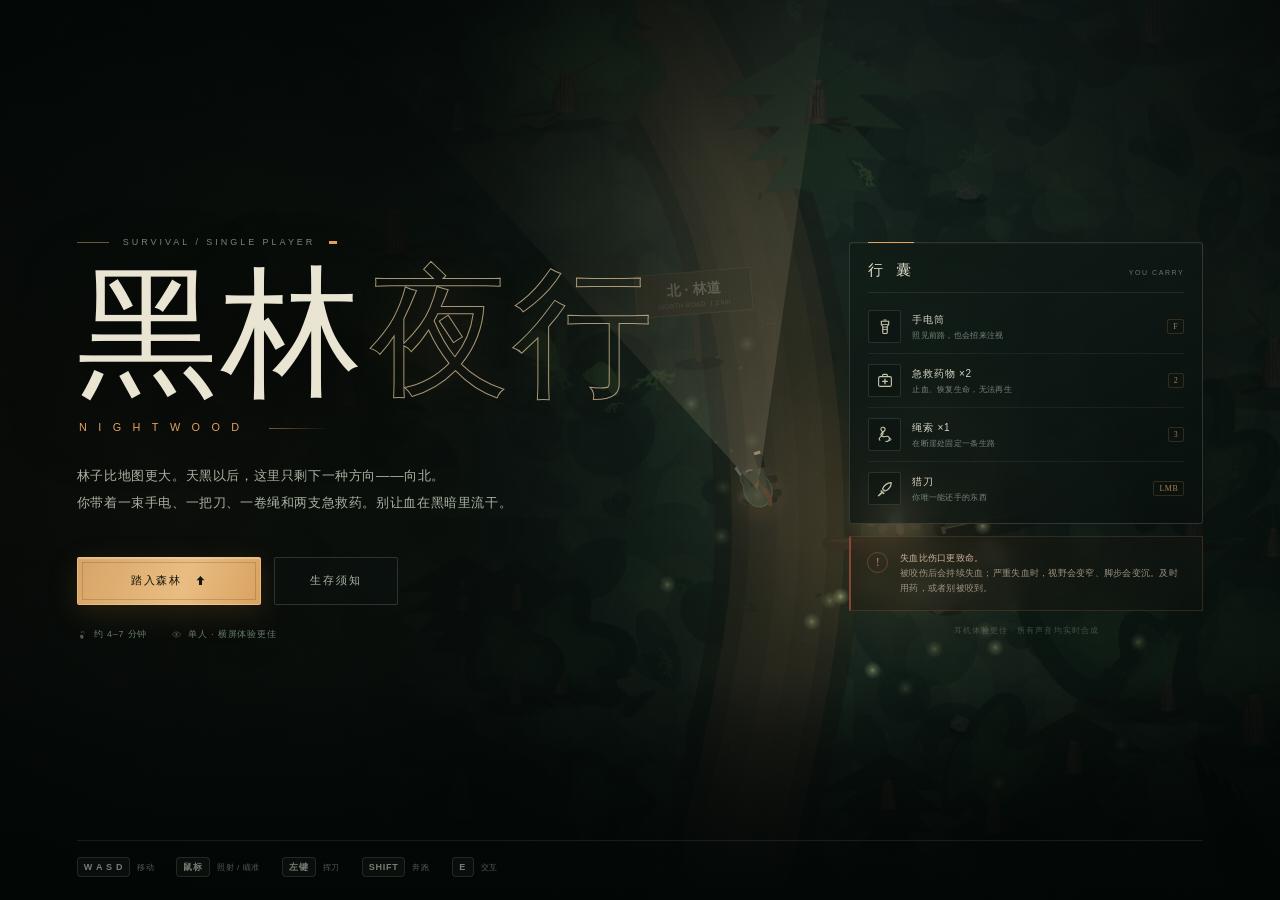
==== night-forest.html @ b2253f83 "update" ====
<!DOCTYPE html>
<html lang="zh-CN">
<head>
  <meta charset="UTF-8">
  <meta name="viewport" content="width=device-width, initial-scale=1, viewport-fit=cover">
  <meta name="theme-color" content="#050b0a">
  <title>黑林夜行 · NIGHTWOOD</title>
  <meta name="description" content="一款发生在深夜密林中的单人生存穿越小游戏。靠一束手电、一把刀、一卷绳和有限的急救药物，活着走到林道。">
  <link rel="icon" href="data:image/svg+xml,%3Csvg xmlns='http://www.w3.org/2000/svg' viewBox='0 0 64 64'%3E%3Crect width='64' height='64' rx='12' fill='%2308110d'/%3E%3Cpath d='M32 11c8 10 14 16 14 25a14 14 0 1 1-28 0c0-9 6-15 14-25z' fill='%23e2a25e'/%3E%3Cpath d='M32 26c3 5 5 8 5 12a5 5 0 0 1-10 0c0-4 2-7 5-12z' fill='%2308110d'/%3E%3C/svg%3E">
  <style>
/* NIGHTWOOD — interface skin */
:root {
  --ink: #e8e3d4;
  --ink-dim: #b8b8a6;
  --muted: #84968b;
  --faint: rgba(219, 226, 207, .09);
  --line: rgba(211, 220, 198, .15);
  --line-strong: rgba(224, 230, 207, .28);
  --panel: rgba(8, 15, 14, .72);
  --panel-deep: rgba(4, 9, 9, .9);
  --moss: #8ba387;
  --moss-bright: #bed0a8;
  --amber: #e2a25e;
  --amber-hot: #ffd18c;
  --amber-soft: rgba(226, 162, 94, .16);
  --blood: #b74840;
  --blood-hot: #e26c56;
  --blue-night: #6e8d98;
  --ui-sans: "Avenir Next", "Segoe UI", "PingFang SC", "Microsoft YaHei", sans-serif;
  --ui-serif: "Iowan Old Style", "Palatino Linotype", "Book Antiqua", "Songti SC", "STSong", serif;
  --ease: cubic-bezier(.2, .8, .2, 1);
}

* { box-sizing: border-box; }
html, body {
  width: 100%;
  height: 100%;
  margin: 0;
  padding: 0;
  overflow: hidden;
  background: #040807;
  color: var(--ink);
  font-family: var(--ui-sans);
  -webkit-font-smoothing: antialiased;
  text-rendering: optimizeLegibility;
}
body {
  overscroll-behavior: none;
  user-select: none;
  -webkit-user-select: none;
  touch-action: none;
}
button { font: inherit; color: inherit; border: 0; background: none; padding: 0; cursor: pointer; }
button:focus-visible, [tabindex]:focus-visible {
  outline: 1px solid var(--amber-hot);
  outline-offset: 4px;
}
svg { display: block; width: 1em; height: 1em; }
::selection { background: var(--amber); color: #080b09; }

#app {
  position: fixed;
  inset: 0;
  isolation: isolate;
  background: #050a09;
}
#world {
  position: absolute;
  inset: 0;
  width: 100%;
  height: 100%;
  display: block;
  cursor: crosshair;
}
body.is-playing #world { cursor: none; }
body:not(.is-playing) #world { cursor: default; }
.svg-sprite { position: absolute; width: 0; height: 0; overflow: hidden; }

/* ---------------- atmosphere ---------------- */
.atmosphere { position: absolute; inset: 0; pointer-events: none; z-index: 2; }
.atmosphere > div { position: absolute; inset: 0; }
.grain {
  opacity: .05;
  mix-blend-mode: soft-light;
  background-image: url("data:image/svg+xml,%3Csvg xmlns='http://www.w3.org/2000/svg' width='220' height='220'%3E%3Cfilter id='n'%3E%3CfeTurbulence type='fractalNoise' baseFrequency='.9' numOctaves='3' stitchTiles='stitch'/%3E%3C/filter%3E%3Crect width='100%25' height='100%25' filter='url(%23n)'/%3E%3C/svg%3E");
  animation: grainShift 1.1s steps(2) infinite;
  transform: scale(1.08);
}
.vignette {
  background:
    radial-gradient(ellipse at 50% 48%, transparent 35%, rgba(2, 6, 5, .25) 64%, rgba(1, 4, 3, .8) 100%),
    linear-gradient(180deg, rgba(1, 5, 5, .3), transparent 18%, transparent 76%, rgba(1, 4, 3, .52));
}
.moon-haze {
  opacity: .8;
  background:
    radial-gradient(ellipse 55% 38% at 78% -5%, rgba(133, 164, 164, .11), transparent 65%),
    linear-gradient(116deg, transparent 35%, rgba(123, 155, 146, .028) 47%, transparent 58%);
  mix-blend-mode: screen;
}
#damageFlash, #bleedEdge, #dangerPulse { position: absolute; inset: 0; pointer-events: none; }
#damageFlash {
  z-index: 8;
  opacity: 0;
  background:
    radial-gradient(ellipse at 50% 55%, transparent 24%, rgba(137, 16, 16, .28) 68%, rgba(107, 8, 8, .7) 100%);
  mix-blend-mode: screen;
  transition: opacity .5s ease-out;
}
#bleedEdge {
  z-index: 7;
  opacity: calc(var(--bleed, 0) * .6);
  background: radial-gradient(ellipse at 50% 50%, transparent 44%, rgba(108, 12, 16, .42) 82%, rgba(72, 4, 8, .74) 100%);
  animation: bleedPulse 2.1s ease-in-out infinite;
  transition: opacity .8s ease;
}
#dangerPulse {
  z-index: 7;
  opacity: 0;
  box-shadow: inset 0 0 130px 30px rgba(142, 30, 25, .22);
  transition: opacity .6s ease;
}
#dangerPulse.is-danger { opacity: 1; animation: dangerBreathe 1.8s ease-in-out infinite; }

@keyframes grainShift {
  0% { transform: translate(0, 0) scale(1.08); }
  25% { transform: translate(-1.5%, 1%) scale(1.08); }
  50% { transform: translate(1%, -1.5%) scale(1.08); }
  75% { transform: translate(1.5%, .5%) scale(1.08); }
  100% { transform: translate(-.5%, 1.5%) scale(1.08); }
}
@keyframes bleedPulse {
  0%, 100% { opacity: calc(var(--bleed, 0) * .42); }
  50% { opacity: calc(var(--bleed, 0) * .74); }
}
@keyframes dangerBreathe {
  0%, 100% { opacity: .45; }
  50% { opacity: 1; }
}

/* ---------------- common UI ---------------- */
svg use { pointer-events: none; }
kbd {
  display: inline-flex;
  align-items: center;
  justify-content: center;
  min-width: 22px;
  height: 20px;
  padding: 0 6px;
  border: 1px solid rgba(226, 229, 207, .2);
  border-bottom-color: rgba(226, 229, 207, .1);
  border-radius: 4px;
  background: linear-gradient(180deg, rgba(255,255,255,.065), rgba(255,255,255,.015));
  color: #d8d8c5;
  font-family: var(--ui-sans);
  font-size: 9px;
  font-weight: 600;
  letter-spacing: .08em;
  line-height: 1;
  box-shadow: 0 1px 0 rgba(0,0,0,.4);
}
.is-hidden {
  opacity: 0 !important;
  visibility: hidden !important;
  pointer-events: none !important;
}
.eyebrow {
  font-size: 9px;
  font-weight: 600;
  letter-spacing: .22em;
  text-transform: uppercase;
  color: var(--moss);
}

/* ---------------- HUD ---------------- */
.hud {
  position: absolute;
  inset: 0;
  z-index: 10;
  pointer-events: none;
  transition: opacity .65s ease;
}
.hud button, .hud .slot { pointer-events: auto; }
.hud-top {
  position: absolute;
  top: 0;
  left: 0;
  right: 0;
  display: flex;
  align-items: flex-start;
  justify-content: space-between;
  padding: 20px 24px;
  gap: 20px;
}
.brand { display: flex; align-items: center; gap: 10px; flex: 0 0 auto; padding-top: 5px; }
.brand-mark {
  display: grid;
  place-items: center;
  width: 31px;
  height: 31px;
  border: 1px solid rgba(205, 217, 189, .28);
  border-radius: 50%;
  color: var(--moss-bright);
  background: rgba(10, 19, 16, .46);
  box-shadow: inset 0 0 18px rgba(156, 186, 137, .07);
}
.brand-mark svg { width: 15px; height: 15px; }
.brand-copy { display: flex; flex-direction: column; line-height: 1; gap: 4px; }
.brand-copy b { font-size: 10px; letter-spacing: .26em; color: #d8d7c3; font-weight: 600; }
.brand-copy small { font-size: 10px; letter-spacing: .34em; color: var(--muted); }

.objective {
  position: relative;
  width: min(480px, 43vw);
  padding: 12px 14px 10px;
  background:
    linear-gradient(180deg, rgba(12, 22, 19, .88), rgba(8, 15, 13, .7));
  border: 1px solid rgba(199, 211, 186, .15);
  border-radius: 5px;
  backdrop-filter: blur(9px);
  box-shadow: 0 10px 34px rgba(0, 0, 0, .22), inset 0 1px 0 rgba(255,255,255,.03);
  overflow: hidden;
}
.objective::before {
  content: "";
  position: absolute;
  top: 0;
  left: 14px;
  width: 40px;
  height: 1px;
  background: var(--amber);
  opacity: .7;
}
.objective-main { display: flex; align-items: center; gap: 11px; }
.objective-icon {
  display: grid;
  place-items: center;
  width: 29px;
  height: 29px;
  flex: 0 0 auto;
  color: var(--amber);
  border: 1px solid rgba(226, 162, 94, .24);
  border-radius: 50%;
  background: rgba(226, 162, 94, .07);
}
.objective-icon svg { width: 17px; height: 17px; }
.objective-copy { display: flex; flex-direction: column; gap: 4px; min-width: 0; }
.objective-copy strong {
  font-size: 12px;
  font-weight: 500;
  letter-spacing: .055em;
  color: #dedccb;
  white-space: nowrap;
  overflow: hidden;
  text-overflow: ellipsis;
}
.objective-distance {
  margin-left: auto;
  display: flex;
  align-items: baseline;
  gap: 2px;
  padding-right: 24px;
  color: var(--ink);
  font-family: var(--ui-serif);
}
.objective-distance b { font-size: 22px; font-weight: 500; font-variant-numeric: tabular-nums; letter-spacing: -.02em; }
.objective-distance span { font-size: 9px; color: var(--muted); letter-spacing: .1em; }
.progress-track {
  position: relative;
  height: 2px;
  margin-top: 11px;
  background: rgba(218, 225, 204, .1);
  overflow: visible;
}
.progress-fill {
  position: absolute;
  left: 0; top: 0; bottom: 0; width: 0%;
  background: linear-gradient(90deg, rgba(126, 148, 119, .6), var(--amber) 80%, var(--amber-hot));
  box-shadow: 0 0 9px rgba(226, 162, 94, .48);
  transition: width .5s var(--ease);
}
.progress-glow {
  position: absolute;
  top: -2px;
  width: 5px; height: 5px;
  border-radius: 50%;
  background: var(--amber-hot);
  box-shadow: 0 0 10px 3px rgba(255, 201, 128, .5);
  left: 0%;
  transition: left .5s var(--ease);
}
.progress-node {
  position: absolute;
  top: -2px;
  width: 5px; height: 5px;
  border: 1px solid rgba(205, 215, 191, .34);
  border-radius: 50%;
  background: #0d1713;
  transform: translateX(-50%);
}
.progress-node-a { left: 32%; }
.progress-node-b { left: 62%; }
.progress-node-c { left: 86%; }
.compass-arrow {
  position: absolute;
  right: 12px;
  top: 12px;
  width: 17px;
  height: 17px;
  color: rgba(226, 162, 94, .8);
  transform-origin: 50% 50%;
  transition: transform .2s linear;
}
.compass-arrow svg { width: 100%; height: 100%; }

.top-actions { display: flex; gap: 7px; flex: 0 0 auto; padding-top: 2px; }
.icon-btn {
  display: grid;
  place-items: center;
  width: 36px;
  height: 36px;
  color: #b7beac;
  border: 1px solid rgba(202, 214, 189, .15);
  border-radius: 50%;
  background: rgba(8, 15, 13, .58);
  backdrop-filter: blur(8px);
  transition: color .2s, border-color .2s, background .2s, transform .2s;
}
.icon-btn:hover { color: var(--amber-hot); border-color: rgba(226, 162, 94, .4); background: rgba(30, 33, 23, .7); transform: translateY(-1px); }
.icon-btn svg { width: 15px; height: 15px; }
.icon-btn .sound-off { display: none; }
body.is-muted .icon-btn .sound-on { display: none; }
body.is-muted .icon-btn .sound-off { display: block; }

.status-panel {
  position: absolute;
  left: 26px;
  bottom: 28px;
  width: 292px;
  padding: 13px 15px 12px;
  border: 1px solid rgba(200, 212, 187, .14);
  border-left-color: rgba(226, 162, 94, .32);
  border-radius: 4px;
  background:
    linear-gradient(120deg, rgba(8, 16, 14, .9), rgba(9, 16, 14, .58));
  backdrop-filter: blur(8px);
  box-shadow: 0 12px 36px rgba(0,0,0,.24);
}
.status-head { display: flex; justify-content: space-between; align-items: flex-end; margin-bottom: 7px; }
.status-label { display: flex; align-items: center; gap: 6px; font-size: 10px; letter-spacing: .16em; color: var(--ink-dim); }
.status-label svg { width: 12px; height: 12px; color: var(--blood-hot); }
.hp-readout { display: flex; align-items: baseline; gap: 2px; font-family: var(--ui-serif); }
.hp-readout b { font-size: 24px; font-weight: 500; line-height: .85; color: #e8e0cd; font-variant-numeric: tabular-nums; transition: color .3s; }
.hp-readout small { font-size: 9px; color: var(--muted); }
.hp-track {
  position: relative;
  height: 5px;
  border-radius: 1px;
  background: rgba(219, 225, 207, .09);
  overflow: hidden;
  box-shadow: inset 0 1px 3px rgba(0,0,0,.4);
}
.hp-fill {
  position: absolute;
  left: 0; top: 0; bottom: 0;
  width: 100%;
  background: linear-gradient(90deg, #7d2822, #bb4a3d 60%, #d15a45);
  box-shadow: 0 0 8px rgba(187, 74, 61, .32);
  transition: width .3s var(--ease), background .3s;
}
.hp-fill.is-low { background: linear-gradient(90deg, #6d1715, #c02e27 60%, #e45c44); animation: hpPulse 1.2s ease-in-out infinite; }
.hp-shine { position: absolute; left: 0; right: 0; top: 0; height: 1px; background: rgba(255,255,255,.12); }
.status-row { display: flex; align-items: center; justify-content: space-between; margin-top: 9px; }
.bleed-label { display: flex; align-items: center; gap: 5px; font-size: 9px; letter-spacing: .08em; color: var(--muted); transition: color .3s; }
.bleed-label svg { width: 10px; height: 10px; opacity: .65; }
.bleed-label.is-bleeding { color: #db7a67; }
.bleed-label.is-severe { color: #ff8e75; }
.bleed-label.is-severe svg { animation: dropPulse .9s ease-in-out infinite; }
.bleed-pips { display: flex; gap: 5px; }
.bleed-pips i {
  width: 15px; height: 3px;
  border-radius: 2px;
  background: rgba(219, 225, 207, .1);
  transition: background .3s, box-shadow .3s;
}
.bleed-pips i.is-on { background: #a53a32; box-shadow: 0 0 6px rgba(181, 55, 47, .35); }
.stamina-row { display: flex; align-items: center; gap: 8px; margin-top: 10px; padding-top: 9px; border-top: 1px solid rgba(211, 220, 197, .08); }
.stamina-row > span { display: flex; align-items: center; gap: 4px; font-size: 8px; color: var(--muted); letter-spacing: .12em; flex: 0 0 auto; }
.stamina-row svg { width: 9px; height: 9px; color: #bfad70; }
.stamina-track { flex: 1; height: 2px; background: rgba(217, 224, 203, .09); }
.stamina-track span { display: block; width: 100%; height: 100%; background: linear-gradient(90deg, #756e4d, #c2b781); transition: width .2s linear; }

.hotbar {
  position: absolute;
  left: 50%;
  bottom: 25px;
  transform: translateX(-50%);
  display: flex;
  gap: 7px;
  padding: 6px;
  border: 1px solid rgba(204, 215, 190, .12);
  border-radius: 5px;
  background: rgba(6, 12, 11, .68);
  backdrop-filter: blur(10px);
  box-shadow: 0 14px 40px rgba(0,0,0,.28);
}
.slot {
  position: relative;
  width: 76px;
  height: 70px;
  display: flex;
  flex-direction: column;
  align-items: center;
  justify-content: center;
  gap: 2px;
  border: 1px solid transparent;
  border-radius: 3px;
  background: linear-gradient(180deg, rgba(255,255,255,.035), rgba(255,255,255,.008));
  color: var(--ink-dim);
  transition: background .2s, border-color .2s, color .2s, transform .2s;
  overflow: hidden;
}
.slot::after {
  content: "";
  position: absolute;
  inset: 4px;
  border: 1px solid rgba(216, 222, 199, .04);
  pointer-events: none;
}
.slot:hover { background: rgba(210, 219, 191, .07); border-color: rgba(209, 220, 189, .18); transform: translateY(-2px); }
.slot.is-active { color: #efe3c8; border-color: rgba(226, 162, 94, .38); background: linear-gradient(180deg, rgba(226, 162, 94, .13), rgba(226, 162, 94, .03)); }
.slot.is-active::before {
  content: "";
  position: absolute;
  top: 0; left: 18%; right: 18%;
  height: 1px;
  background: var(--amber);
  box-shadow: 0 0 7px rgba(226, 162, 94, .5);
}
.slot.is-empty { opacity: .38; filter: grayscale(.85); }
.slot-key {
  position: absolute;
  top: 5px;
  left: 6px;
  font-size: 7px;
  font-weight: 600;
  letter-spacing: .1em;
  color: rgba(221, 224, 207, .38);
}
.slot-icon { color: #c8c9b7; margin-top: 2px; }
.slot-icon svg { width: 23px; height: 23px; }
.slot.is-active .slot-icon { color: var(--amber-hot); filter: drop-shadow(0 0 6px rgba(255, 196, 120, .2)); }
.slot-knife .slot-icon { color: #d8c7ab; }
.slot-name { font-size: 9px; letter-spacing: .1em; color: #b7b8a7; }
.slot-state { font-size: 7px; letter-spacing: .1em; color: var(--moss); line-height: 1.2; }
.slot.is-active .slot-state { color: var(--amber); }
.slot-count {
  position: absolute;
  top: 5px;
  right: 6px;
  display: grid;
  place-items: center;
  min-width: 15px;
  height: 15px;
  padding: 0 3px;
  color: #e3d5b9;
  background: rgba(226, 162, 94, .15);
  border: 1px solid rgba(226, 162, 94, .26);
  border-radius: 50%;
  font-size: 8px;
  font-weight: 600;
  font-variant-numeric: tabular-nums;
}

.prompt {
  position: absolute;
  left: 50%;
  bottom: 125px;
  transform: translate(-50%, 8px);
  display: flex;
  align-items: center;
  gap: 9px;
  min-width: 240px;
  padding: 9px 15px 9px 10px;
  background: linear-gradient(100deg, rgba(12, 21, 17, .96), rgba(16, 24, 18, .82));
  border: 1px solid rgba(226, 190, 133, .22);
  border-left: 2px solid var(--amber);
  border-radius: 3px;
  box-shadow: 0 10px 30px rgba(0,0,0,.35), 0 0 22px rgba(226, 162, 94, .04);
  opacity: 0;
  visibility: hidden;
  transition: opacity .25s, transform .25s var(--ease), visibility .25s;
  backdrop-filter: blur(8px);
}
.prompt.is-visible { opacity: 1; visibility: visible; transform: translate(-50%, 0); }
.prompt-key {
  display: grid;
  place-items: center;
  width: 29px;
  height: 29px;
  flex: 0 0 auto;
  border: 1px solid rgba(226, 162, 94, .42);
  border-radius: 3px;
  color: var(--amber-hot);
  font-family: var(--ui-serif);
  font-size: 15px;
  background: rgba(226, 162, 94, .09);
  box-shadow: inset 0 -2px 0 rgba(0,0,0,.2);
}
.prompt-copy { display: flex; flex-direction: column; gap: 3px; }
.prompt-copy b { font-size: 11px; font-weight: 500; letter-spacing: .08em; color: #e8dfcb; }
.prompt-copy small { font-size: 9px; letter-spacing: .05em; color: var(--muted); }

.hints {
  position: absolute;
  left: 50%;
  bottom: 9px;
  transform: translateX(-50%);
  display: flex;
  gap: 13px;
  font-size: 8px;
  letter-spacing: .06em;
  color: rgba(194, 201, 182, .38);
  white-space: nowrap;
}
.hints span { display: flex; align-items: center; gap: 4px; }
.hints kbd { height: 15px; min-width: 17px; padding: 0 4px; font-size: 7px; color: rgba(220, 222, 203, .48); border-color: rgba(220, 222, 203, .1); }

.toasts {
  position: absolute;
  right: 24px;
  top: 92px;
  display: flex;
  flex-direction: column;
  align-items: flex-end;
  gap: 7px;
  width: min(340px, 32vw);
}
.toast {
  display: flex;
  align-items: flex-start;
  gap: 9px;
  width: 100%;
  padding: 9px 11px;
  background: linear-gradient(100deg, rgba(9, 17, 14, .94), rgba(9, 17, 14, .72));
  border: 1px solid rgba(201, 213, 188, .13);
  border-right: 2px solid rgba(226, 162, 94, .54);
  border-radius: 3px;
  box-shadow: 0 8px 24px rgba(0,0,0,.28);
  animation: toastIn .38s var(--ease) both;
}
.toast.is-out { animation: toastOut .4s ease forwards; }
.toast-icon {
  display: grid;
  place-items: center;
  width: 21px;
  height: 21px;
  flex: 0 0 auto;
  color: var(--amber);
  border: 1px solid rgba(226, 162, 94, .22);
  border-radius: 50%;
  margin-top: 1px;
}
.toast-icon svg { width: 11px; height: 11px; }
.toast-copy { display: flex; flex-direction: column; gap: 3px; padding-top: 1px; }
.toast-copy b { font-size: 10px; font-weight: 500; letter-spacing: .08em; color: #e2dbc8; }
.toast-copy span { font-size: 9px; line-height: 1.5; color: #8e9c8d; letter-spacing: .03em; }
.toast.is-danger { border-right-color: var(--blood); }
.toast.is-danger .toast-icon { color: var(--blood-hot); border-color: rgba(183, 72, 64, .35); }
.toast.is-good { border-right-color: #91a875; }
.toast.is-good .toast-icon { color: #b6c792; border-color: rgba(145, 168, 117, .3); }

.scene-title {
  position: absolute;
  left: 50%;
  top: 37%;
  transform: translate(-50%, -50%);
  display: flex;
  flex-direction: column;
  align-items: center;
  gap: 7px;
  opacity: 0;
  pointer-events: none;
  text-shadow: 0 3px 28px rgba(0,0,0,.8);
}
.scene-title.is-visible { animation: sceneTitle 5s var(--ease) both; }
.scene-title .scene-eyebrow { font-size: 9px; letter-spacing: .5em; color: var(--amber); text-indent: .5em; }
.scene-title b { font-family: var(--ui-serif); font-weight: 400; font-size: clamp(34px, 4.5vw, 54px); letter-spacing: .42em; text-indent: .42em; color: #eae3d2; }
.scene-title small { font-size: 9px; letter-spacing: .28em; color: rgba(196, 202, 181, .6); }

@keyframes hpPulse { 0%, 100% { opacity: .85; } 50% { opacity: 1; } }
@keyframes dropPulse { 0%, 100% { opacity: .6; transform: translateY(0); } 50% { opacity: 1; transform: translateY(1px); } }
@keyframes toastIn { from { opacity: 0; transform: translateX(16px); } to { opacity: 1; transform: translateX(0); } }
@keyframes toastOut { to { opacity: 0; transform: translateX(12px); } }
@keyframes sceneTitle {
  0% { opacity: 0; transform: translate(-50%, -45%); }
  15%, 66% { opacity: 1; transform: translate(-50%, -50%); }
  100% { opacity: 0; transform: translate(-50%, -54%); }
}

/* ---------------- full screens / menu ---------------- */
.screen {
  position: absolute;
  inset: 0;
  z-index: 20;
  transition: opacity .55s ease, visibility .55s ease;
}
.menu-screen {
  display: flex;
  flex-direction: column;
  justify-content: center;
  overflow-y: auto;
  scrollbar-width: none;
  padding: clamp(26px, 6vh, 72px) clamp(22px, 6vw, 92px) 76px;
  background:
    radial-gradient(ellipse 55% 85% at 76% 45%, transparent 10%, rgba(3, 8, 7, .12) 55%, rgba(3, 7, 6, .45) 100%),
    linear-gradient(90deg, rgba(3, 8, 7, .94) 0%, rgba(3, 8, 7, .78) 36%, rgba(3, 8, 7, .18) 67%, rgba(3, 8, 7, .34) 100%);
}
.menu-screen::-webkit-scrollbar { display: none; }
.menu-gradient {
  position: absolute;
  inset: 0;
  pointer-events: none;
  background:
    linear-gradient(0deg, rgba(2, 6, 5, .78), transparent 26%),
    radial-gradient(circle at 15% 50%, rgba(214, 150, 75, .035), transparent 38%);
}
.menu-content {
  position: relative;
  z-index: 1;
  width: min(1360px, 100%);
  margin: auto;
  display: grid;
  grid-template-columns: minmax(0, 1fr) 354px;
  gap: clamp(50px, 9vw, 140px);
  align-items: center;
}
.menu-lead { max-width: 660px; animation: riseIn .9s var(--ease) both; }
.menu-kicker {
  display: flex;
  align-items: center;
  gap: 14px;
  font-size: 9px;
  font-weight: 500;
  letter-spacing: .33em;
  color: rgba(187, 199, 176, .65);
  margin-bottom: clamp(18px, 3.2vh, 30px);
}
.menu-kicker span { width: 32px; height: 1px; background: rgba(226, 162, 94, .5); }
.menu-kicker span:last-child { width: 8px; height: 3px; background: var(--amber); }
.menu-lead h1 {
  display: flex;
  align-items: baseline;
  gap: .03em;
  margin: 0;
  font-family: var(--ui-serif);
  font-size: clamp(76px, 11vw, 158px);
  font-weight: 400;
  line-height: .82;
  letter-spacing: .02em;
  color: #eae4d3;
  text-shadow: 0 18px 70px rgba(0, 0, 0, .65);
}
.menu-lead h1 span { display: inline-block; }
.menu-lead h1 .title-outline {
  color: transparent;
  -webkit-text-stroke: 1px rgba(234, 206, 160, .7);
  text-shadow: 0 0 38px rgba(226, 162, 94, .08);
  animation: titleGlow 7s ease-in-out infinite;
}
.title-en {
  margin-top: clamp(19px, 3.3vh, 32px);
  font-size: clamp(10px, .85vw, 13px);
  font-weight: 500;
  letter-spacing: 1.05em;
  color: var(--amber);
  text-indent: .2em;
}
.title-en::after {
  content: "";
  display: inline-block;
  vertical-align: middle;
  width: 60px;
  height: 1px;
  margin-left: 18px;
  background: linear-gradient(90deg, rgba(226, 162, 94, .5), transparent);
}
.menu-story {
  max-width: 520px;
  margin: clamp(20px, 3.3vh, 32px) 0 0;
  color: #aab2a2;
  font-size: clamp(12px, 1.05vw, 14px);
  line-height: 2;
  letter-spacing: .045em;
}
.menu-actions { display: flex; align-items: center; gap: 13px; margin-top: clamp(26px, 4.5vh, 42px); }
.btn {
  position: relative;
  display: inline-flex;
  align-items: center;
  justify-content: center;
  gap: 12px;
  min-height: 48px;
  padding: 0 22px;
  border: 1px solid transparent;
  border-radius: 2px;
  font-size: 11px;
  font-weight: 500;
  letter-spacing: .16em;
  transition: transform .25s var(--ease), background .25s, color .25s, border-color .25s, box-shadow .25s;
  white-space: nowrap;
}
.btn svg { width: 13px; height: 13px; transition: transform .25s var(--ease); }
.btn:hover { transform: translateY(-2px); }
.btn-primary {
  padding: 0 24px;
  color: #13150f;
  background: linear-gradient(108deg, #d7a466, #e9bd82 58%, #d9a260);
  border-color: rgba(255, 218, 162, .4);
  box-shadow: 0 8px 30px rgba(198, 134, 66, .17), inset 0 1px 0 rgba(255,255,255,.25);
  min-width: 184px;
}
.btn-primary::before {
  content: "";
  position: absolute;
  inset: 4px;
  border: 1px solid rgba(69, 45, 18, .2);
  pointer-events: none;
}
.btn-primary:hover { box-shadow: 0 12px 38px rgba(218, 153, 83, .26); background: linear-gradient(108deg, #e3b274, #f3cb8f 58%, #e2ad6d); }
.btn-primary:hover svg { transform: translateX(3px); }
.btn-quiet {
  color: #a8b1a2;
  border-color: rgba(203, 214, 190, .18);
  background: rgba(12, 20, 17, .42);
  min-width: 124px;
}
.btn-quiet:hover { color: #e2dfcc; border-color: rgba(203, 214, 190, .38); background: rgba(22, 31, 25, .66); }
.menu-meta { display: flex; align-items: center; gap: 24px; margin-top: 23px; color: #66796c; font-size: 9px; letter-spacing: .09em; }
.menu-meta span { display: flex; align-items: center; gap: 6px; }
.menu-meta svg { width: 11px; height: 11px; opacity: .75; }
.menu-meta .menu-touch-tip { display: none; }
body.touch-mode .menu-meta .menu-touch-tip { display: flex; }

.menu-side { display: flex; flex-direction: column; gap: 12px; animation: riseIn 1s .12s var(--ease) both; }
.field-card {
  background:
    linear-gradient(150deg, rgba(16, 27, 22, .86), rgba(7, 13, 12, .7));
  border: 1px solid rgba(201, 214, 190, .17);
  border-radius: 3px;
  backdrop-filter: blur(12px);
  box-shadow: 0 22px 60px rgba(0,0,0,.35), inset 0 1px 0 rgba(255,255,255,.035);
  padding: 18px 18px 13px;
  position: relative;
}
.field-card::before {
  content: "";
  position: absolute;
  top: -1px; left: 18px;
  width: 46px; height: 1px;
  background: var(--amber);
}
.field-head { display: flex; align-items: baseline; justify-content: space-between; padding-bottom: 12px; border-bottom: 1px solid rgba(201, 214, 190, .1); }
.field-head span { font-family: var(--ui-serif); font-size: 15px; letter-spacing: .3em; color: #d9d8c5; }
.field-head small { font-size: 7px; letter-spacing: .22em; color: #65786b; }
.kit-list { list-style: none; margin: 7px 0 0; padding: 0; }
.kit-list li {
  display: flex;
  align-items: center;
  gap: 11px;
  padding: 10px 0;
  border-bottom: 1px solid rgba(201, 214, 190, .07);
}
.kit-list li:last-child { border-bottom: 0; padding-bottom: 5px; }
.kit-icon {
  display: grid;
  place-items: center;
  width: 33px;
  height: 33px;
  flex: 0 0 auto;
  color: #c8c4ae;
  border: 1px solid rgba(204, 213, 193, .14);
  background: rgba(10, 18, 15, .5);
  border-radius: 2px;
}
.kit-icon svg { width: 18px; height: 18px; }
.kit-list div { display: flex; flex-direction: column; gap: 3px; min-width: 0; }
.kit-list b { font-size: 10px; font-weight: 500; letter-spacing: .08em; color: #d6d4c2; }
.kit-list small { font-size: 8px; line-height: 1.4; letter-spacing: .04em; color: #748579; }
.kit-list em {
  margin-left: auto;
  flex: 0 0 auto;
  font-style: normal;
  font-family: var(--ui-serif);
  font-size: 8px;
  letter-spacing: .06em;
  color: rgba(226, 162, 94, .75);
  border: 1px solid rgba(226, 162, 94, .18);
  padding: 2px 5px;
  border-radius: 2px;
}
.rule-card {
  display: flex;
  gap: 12px;
  padding: 14px 16px;
  background: linear-gradient(120deg, rgba(50, 32, 20, .33), rgba(14, 20, 16, .6));
  border: 1px solid rgba(201, 142, 83, .18);
  border-left: 2px solid rgba(201, 96, 72, .62);
  backdrop-filter: blur(8px);
}
.rule-mark {
  display: grid;
  place-items: center;
  width: 21px;
  height: 21px;
  flex: 0 0 auto;
  border: 1px solid rgba(203, 115, 80, .35);
  border-radius: 50%;
  color: #d47c62;
  font-family: var(--ui-serif);
  font-size: 12px;
  margin-top: 1px;
}
.rule-card p { margin: 0; font-size: 8.5px; line-height: 1.75; color: #9c9382; letter-spacing: .03em; }
.rule-card b { color: #d1b49a; font-weight: 500; }
.menu-footnote { text-align: center; font-size: 7.5px; letter-spacing: .14em; color: rgba(149, 164, 145, .38); margin-top: 3px; }
.menu-controls {
  position: absolute;
  bottom: 23px;
  left: clamp(22px, 6vw, 92px);
  right: clamp(22px, 6vw, 92px);
  display: flex;
  align-items: center;
  gap: 22px;
  padding-top: 16px;
  border-top: 1px solid rgba(204, 214, 190, .1);
  color: rgba(174, 185, 163, .48);
  font-size: 8px;
  letter-spacing: .08em;
  z-index: 2;
}
.menu-controls span { display: flex; align-items: center; gap: 7px; }
.menu-controls kbd { background: rgba(255,255,255,.03); border-color: rgba(205, 215, 190, .13); color: rgba(212, 215, 196, .55); }
@keyframes riseIn { from { opacity: 0; transform: translateY(22px); } to { opacity: 1; transform: translateY(0); } }
@keyframes titleGlow {
  0%, 100% { text-shadow: 0 0 38px rgba(226, 162, 94, .06); }
  50% { text-shadow: 0 0 48px rgba(226, 162, 94, .16); }
}

/* ---------------- modals ---------------- */
.modal-screen, .end-screen {
  display: flex;
  align-items: center;
  justify-content: center;
  padding: 24px;
  background:
    radial-gradient(ellipse at 50% 45%, rgba(12, 24, 19, .5), rgba(2, 6, 5, .88) 70%),
    rgba(2, 6, 5, .6);
  backdrop-filter: blur(10px);
}
.modal-screen { z-index: 30; }
.modal-card, .end-card {
  position: relative;
  width: min(650px, 100%);
  max-height: calc(100vh - 48px);
  overflow-y: auto;
  scrollbar-width: thin;
  scrollbar-color: rgba(221, 200, 160, .2) transparent;
  padding: clamp(28px, 4.5vw, 48px);
  background:
    linear-gradient(145deg, rgba(17, 28, 23, .97), rgba(6, 12, 11, .97));
  border: 1px solid rgba(202, 214, 188, .18);
  border-radius: 4px;
  box-shadow: 0 30px 100px rgba(0,0,0,.65), inset 0 1px 0 rgba(255,255,255,.035);
  animation: modalIn .45s var(--ease) both;
}
.modal-card::before, .end-card::before {
  content: "";
  position: absolute;
  top: 0; left: 42px;
  width: 90px; height: 1px;
  background: var(--amber);
  opacity: .8;
}
.modal-card::-webkit-scrollbar, .end-card::-webkit-scrollbar { width: 4px; }
.modal-card::-webkit-scrollbar-thumb, .end-card::-webkit-scrollbar-thumb { background: rgba(221, 200, 160, .2); }
.modal-kicker { display: block; font-size: 8px; letter-spacing: .37em; color: var(--amber); margin-bottom: 13px; }
.modal-card h2, .end-card h2 {
  margin: 0;
  font-family: var(--ui-serif);
  font-weight: 400;
  font-size: clamp(30px, 4vw, 43px);
  line-height: 1.15;
  letter-spacing: .08em;
  color: #e9e3d2;
}
.modal-close {
  position: absolute;
  top: 17px;
  right: 18px;
  width: 32px;
  height: 32px;
  display: grid;
  place-items: center;
  border: 1px solid rgba(201, 212, 189, .14);
  border-radius: 50%;
  color: #8e9d8e;
  font-size: 20px;
  font-weight: 200;
  line-height: 1;
  transition: .2s;
}
.modal-close:hover { color: var(--amber); border-color: rgba(226, 162, 94, .4); transform: rotate(90deg); }
.how-card { width: min(790px, 100%); }
.how-grid { display: grid; grid-template-columns: 1fr 1fr; gap: 1px; margin: 26px 0 20px; background: rgba(201, 214, 190, .11); border: 1px solid rgba(201, 214, 190, .1); }
.how-grid article { padding: 20px 21px; background: #0b1512; }
.how-num { display: block; font-family: var(--ui-serif); font-size: 10px; color: var(--amber); letter-spacing: .16em; margin-bottom: 8px; }
.how-grid h3 { margin: 0 0 7px; font-size: 12px; font-weight: 500; letter-spacing: .07em; color: #ded8c7; }
.how-grid p { margin: 0; font-size: 9.5px; line-height: 1.75; color: #87988a; letter-spacing: .03em; }
.how-grid kbd { vertical-align: middle; margin: 0 1px; }
.how-tip { padding: 12px 14px; border-left: 2px solid rgba(226, 162, 94, .55); background: rgba(226, 162, 94, .045); font-size: 9.5px; line-height: 1.8; color: #a4aa95; margin-bottom: 24px; }
.how-tip b { color: #d3c6ad; font-weight: 500; margin-right: 6px; letter-spacing: .08em; }
.how-card .btn-primary { width: 100%; }
.pause-card { width: min(480px, 100%); text-align: center; }
.pause-card::before { left: 50%; transform: translateX(-50%); }
.pause-card .modal-kicker { color: #7d9082; }
.pause-card h2 { font-size: clamp(28px, 3.5vw, 38px); }
.modal-sub { color: #7f9083; font-size: 10px; line-height: 1.8; letter-spacing: .04em; margin: 13px 0 26px; }
.pause-actions { display: flex; flex-direction: column; gap: 8px; max-width: 260px; margin: 0 auto; }
.pause-actions .btn { width: 100%; }
.pause-stats { display: flex; justify-content: center; gap: 22px; margin-top: 28px; padding-top: 20px; border-top: 1px solid rgba(201, 214, 190, .09); color: #6e8174; font-size: 8px; letter-spacing: .1em; }
.pause-stats b { color: #b2b5a3; font-weight: 500; margin-left: 4px; }
@keyframes modalIn { from { opacity: 0; transform: translateY(16px) scale(.985); } to { opacity: 1; transform: translateY(0) scale(1); } }

/* ---------------- endings ---------------- */
.end-screen { z-index: 30; }
.end-card { width: min(590px, 100%); text-align: center; }
.end-card::before { left: 50%; transform: translateX(-50%); }
.end-mark {
  display: grid;
  place-items: center;
  width: 58px;
  height: 58px;
  margin: 0 auto 22px;
  border: 1px solid rgba(196, 207, 186, .2);
  border-radius: 50%;
  color: #c0c4af;
  background: rgba(255,255,255,.025);
  box-shadow: 0 0 50px rgba(255,255,255,.03);
}
.end-mark svg { width: 27px; height: 27px; }
.end-death .end-mark { color: #ca6a5d; border-color: rgba(190, 83, 70, .28); box-shadow: 0 0 60px rgba(160, 46, 36, .12); }
.end-death .modal-kicker { color: #b95b4f; }
.end-death h2 { color: #e7d6cb; }
.end-victory .end-mark { color: var(--amber-hot); border-color: rgba(226, 162, 94, .35); box-shadow: 0 0 60px rgba(226, 162, 94, .12); }
.end-victory .modal-kicker { color: var(--amber); }
.end-copy { margin: 16px auto 26px; max-width: 410px; color: #91a092; font-size: 10.5px; line-height: 1.95; letter-spacing: .035em; }
.end-stats {
  display: grid;
  grid-template-columns: repeat(3, 1fr);
  gap: 1px;
  margin: 0 0 28px;
  background: rgba(201, 214, 190, .1);
  border: 1px solid rgba(201, 214, 190, .1);
}
.stat { padding: 15px 8px 13px; background: rgba(8, 15, 13, .92); display: flex; flex-direction: column; gap: 5px; }
.stat span { font-size: 7.5px; letter-spacing: .16em; color: #6f8174; text-transform: uppercase; }
.stat b { font-family: var(--ui-serif); font-size: 22px; font-weight: 400; color: #dcd6c3; line-height: 1; }
.stat b small { font-family: var(--ui-sans); font-size: 8px; color: #7b8c7d; margin-left: 2px; }
.end-actions { display: flex; justify-content: center; gap: 10px; }
.end-hint { display: block; margin-top: 21px; color: #64776a; font-size: 8px; letter-spacing: .12em; }
.end-victory { background: linear-gradient(145deg, rgba(24, 29, 21, .97), rgba(8, 14, 12, .97)); }

/* ---------------- touch ---------------- */
.touch-ui { display: none; position: absolute; inset: 0; z-index: 15; pointer-events: none; }
body.touch-mode.is-playing .touch-ui { display: block; }
.touch-stick {
  position: absolute;
  left: max(22px, env(safe-area-inset-left));
  bottom: max(23px, env(safe-area-inset-bottom));
  width: 122px;
  height: 122px;
  border: 1px solid rgba(216, 224, 202, .15);
  border-radius: 50%;
  background: radial-gradient(circle, rgba(255,255,255,.035), rgba(0,0,0,.12));
  backdrop-filter: blur(4px);
  pointer-events: auto;
  touch-action: none;
}
.stick-ring { position: absolute; inset: 13px; border: 1px dashed rgba(216, 224, 202, .09); border-radius: 50%; }
.stick-knob {
  position: absolute;
  left: 50%; top: 50%;
  width: 47px; height: 47px;
  margin: -23.5px 0 0 -23.5px;
  border: 1px solid rgba(226, 162, 94, .35);
  border-radius: 50%;
  background: radial-gradient(circle at 40% 35%, rgba(226, 162, 94, .22), rgba(20, 25, 17, .66));
  box-shadow: 0 4px 18px rgba(0,0,0,.35);
  transition: transform .08s linear;
}
.touch-actions {
  position: absolute;
  right: max(20px, env(safe-area-inset-right));
  bottom: max(23px, env(safe-area-inset-bottom));
  width: 176px;
  height: 166px;
  pointer-events: none;
}
.touch-btn {
  position: absolute;
  display: grid;
  place-items: center;
  border: 1px solid rgba(216, 224, 202, .19);
  border-radius: 50%;
  background: rgba(9, 17, 14, .62);
  color: #d6d0bd;
  backdrop-filter: blur(5px);
  box-shadow: 0 6px 20px rgba(0,0,0,.25);
  pointer-events: auto;
  touch-action: manipulation;
  transition: transform .1s, background .15s, border-color .15s;
}
.touch-btn:active { transform: scale(.93); background: rgba(226, 162, 94, .18); border-color: rgba(226, 162, 94, .5); }
.touch-btn svg { width: 21px; height: 21px; }
.touch-attack {
  right: 0; bottom: 4px;
  width: 72px; height: 72px;
  border-color: rgba(226, 162, 94, .33);
  background: radial-gradient(circle at 40% 35%, rgba(226, 162, 94, .16), rgba(9, 17, 14, .78));
}
.touch-attack svg { width: 27px; height: 27px; color: var(--amber-hot); }
.touch-light { right: 82px; bottom: 50px; width: 49px; height: 49px; }
.touch-med { right: 61px; bottom: 113px; width: 49px; height: 49px; }
.touch-interact { right: 9px; bottom: 89px; width: 44px; height: 44px; }
.touch-interact span { font-family: var(--ui-serif); font-size: 16px; color: var(--amber); }
.touch-med::after {
  content: attr(data-count);
  position: absolute;
  top: -3px; right: -2px;
  display: grid;
  place-items: center;
  min-width: 17px; height: 17px;
  padding: 0 3px;
  border: 1px solid rgba(226, 162, 94, .35);
  border-radius: 50%;
  background: #172016;
  color: var(--amber-hot);
  font-size: 8px;
  font-weight: 600;
}
body.touch-mode .hints, body.touch-mode .hotbar, body.touch-mode .menu-controls { display: none; }
body.touch-mode .status-panel { left: 14px; top: 82px; bottom: auto; width: 205px; padding: 9px 11px 9px; transform: scale(.94); transform-origin: top left; }
body.touch-mode .status-head { margin-bottom: 5px; }
body.touch-mode .hp-readout b { font-size: 19px; }
body.touch-mode .status-row { margin-top: 7px; }
body.touch-mode .stamina-row { margin-top: 7px; padding-top: 7px; }
body.touch-mode .prompt { bottom: 175px; }
body.touch-mode .toasts {
  top: 84px;
  left: 50%;
  right: auto;
  width: min(350px, 43vw);
  transform: translateX(-50%);
  align-items: center;
}
@media (orientation: portrait) {
  body.touch-mode .toasts { top: 176px; width: min(350px, calc(100vw - 28px)); }
}
body.touch-mode .toast { border-right-width: 1px; border-left: 2px solid rgba(226, 162, 94, .54); }
body.touch-mode .toast.is-danger { border-left-color: var(--blood); }
body.touch-mode .brand { display: none; }
body.touch-mode .hud-top { padding: 12px; }
body.touch-mode .objective { width: calc(100% - 98px); margin-left: 0; padding: 9px 11px 8px; }
body.touch-mode .objective-copy strong { font-size: 10px; }
body.touch-mode .objective-distance b { font-size: 17px; }
body.touch-mode .top-actions { position: absolute; right: 12px; top: 12px; }
body.touch-mode .icon-btn { width: 33px; height: 33px; }
body.touch-mode .scene-title { top: 30%; }

.rotate-hint { display: none; }

/* ---------------- responsive ---------------- */
@media (max-width: 1180px) {
  .menu-content { grid-template-columns: minmax(0, 1fr) 320px; gap: 46px; }
  .menu-lead h1 { font-size: clamp(72px, 10.5vw, 126px); }
  .objective { width: min(440px, 44vw); }
  .toasts { width: min(310px, 32vw); }
}
@media (max-width: 980px) {
  .menu-screen { padding-left: 42px; padding-right: 42px; }
  .menu-content { grid-template-columns: minmax(0, 1fr); gap: 40px; max-width: 700px; }
  .menu-side { display: none; }
  .menu-story { max-width: 560px; }
  .menu-controls { left: 42px; right: 42px; gap: 15px; flex-wrap: wrap; }
  .objective { width: min(430px, 46vw); }
  .brand-copy { display: none; }
  .toasts { width: min(300px, 40vw); }
}
@media (max-width: 760px) {
  .hud-top { padding: 12px; }
  .brand { display: none; }
  .objective { width: calc(100% - 90px); padding: 9px 10px 8px; }
  .objective-copy strong { font-size: 10px; }
  .objective-copy .eyebrow { font-size: 7px; }
  .objective-distance { padding-right: 20px; }
  .objective-distance b { font-size: 17px; }
  .objective-icon { width: 26px; height: 26px; }
  .objective-icon svg { width: 14px; height: 14px; }
  .top-actions { gap: 5px; }
  .icon-btn { width: 32px; height: 32px; }
  .status-panel { left: 12px; bottom: 20px; width: 200px; padding: 9px 11px; transform: scale(.9); transform-origin: bottom left; }
  .hp-readout b { font-size: 19px; }
  .status-row { margin-top: 7px; }
  .stamina-row { margin-top: 7px; padding-top: 7px; }
  .hotbar { bottom: 15px; transform: translateX(-50%) scale(.82); transform-origin: bottom center; }
  .prompt { bottom: 100px; min-width: 200px; padding: 7px 11px 7px 8px; }
  .prompt-key { width: 25px; height: 25px; font-size: 13px; }
  .prompt-copy b { font-size: 10px; }
  .prompt-copy small { font-size: 8px; }
  .hints { display: none; }
  .toasts { right: 12px; top: 74px; width: min(270px, 62vw); }
  .menu-screen { padding: 30px 24px 90px; justify-content: flex-start; }
  .menu-content { margin-top: auto; margin-bottom: auto; }
  .menu-kicker { font-size: 7px; margin-bottom: 22px; }
  .menu-lead h1 { font-size: clamp(62px, 19vw, 100px); }
  .menu-story { font-size: 12px; line-height: 1.9; }
  .menu-story br { display: none; }
  .menu-actions { flex-wrap: wrap; }
  .menu-actions .btn-primary { min-width: 170px; }
  .menu-controls { display: none; }
  .menu-meta { gap: 14px; flex-wrap: wrap; }
  .how-grid { grid-template-columns: 1fr; max-height: 48vh; overflow-y: auto; }
  .end-stats { grid-template-columns: 1fr; }
  .stat { flex-direction: row; justify-content: space-between; align-items: center; padding: 11px 14px; }
  .end-actions { flex-direction: column; }
  .end-actions .btn { width: 100%; }
  .modal-card, .end-card { padding: 26px 20px; }
  .status-panel { width: 185px; }
}
@media (max-height: 620px) and (min-width: 761px) {
  .menu-screen { justify-content: flex-start; padding-top: 28px; }
  .menu-content { margin-top: auto; margin-bottom: auto; }
  .menu-lead h1 { font-size: clamp(58px, 8.5vw, 100px); }
  .menu-story { font-size: 11px; line-height: 1.75; margin-top: 16px; }
  .menu-actions { margin-top: 22px; }
  .menu-kicker { margin-bottom: 16px; }
  .title-en { margin-top: 17px; }
  .menu-controls { display: none; }
  .field-card { padding-top: 14px; }
  .kit-list li { padding: 7px 0; }
  .rule-card { display: none; }
}
@media (prefers-reduced-motion: reduce) {
  *, *::before, *::after { animation-duration: .001ms !important; animation-iteration-count: 1 !important; transition-duration: .001ms !important; }
  .grain { animation: none; }
}

  </style>
</head>
<body>
  <div id="app">
    <canvas id="world" aria-label="黑夜森林游戏画面"></canvas>
    <div class="atmosphere" aria-hidden="true">
      <div class="grain"></div>
      <div class="vignette"></div>
      <div class="moon-haze"></div>
    </div>
    <div id="damageFlash" aria-hidden="true"></div>
    <div id="bleedEdge" aria-hidden="true"></div>
    <div id="dangerPulse" aria-hidden="true"></div>

    <svg class="svg-sprite" aria-hidden="true">
      <defs>
        <symbol id="i-compass" viewBox="0 0 24 24">
          <circle cx="12" cy="12" r="8.6" fill="none" stroke="currentColor" stroke-width="1.4"/>
          <path d="M14.8 9.2l-1.7 4.1-4.1 1.7 1.7-4.1 4.1-1.7z" fill="currentColor"/>
          <path d="M12 1.8v2.1M12 20.1v2.1" stroke="currentColor" stroke-width="1.2"/>
        </symbol>
        <symbol id="i-heart" viewBox="0 0 24 24">
          <path d="M12 20s-7.5-4.6-7.5-10A4.3 4.3 0 0 1 12 7a4.3 4.3 0 0 1 7.5 3c0 5.4-7.5 10-7.5 10z" fill="currentColor"/>
        </symbol>
        <symbol id="i-drop" viewBox="0 0 24 24">
          <path d="M12 2.8s5.6 6.2 5.6 10.2A5.6 5.6 0 0 1 12 18.6a5.6 5.6 0 0 1-5.6-5.6C6.4 9 12 2.8 12 2.8z" fill="none" stroke="currentColor" stroke-width="1.5"/>
          <path d="M9.4 13.6a2.7 2.7 0 0 0 2.6 2.3" fill="none" stroke="currentColor" stroke-width="1.2" stroke-linecap="round"/>
        </symbol>
        <symbol id="i-bolt" viewBox="0 0 24 24">
          <path d="M13.3 2.5L5.7 13h5.1l-.9 8.5L18.3 11h-5.2l.2-8.5z" fill="currentColor"/>
        </symbol>
        <symbol id="i-flashlight" viewBox="0 0 24 24">
          <path d="M7.1 4.4h9.8v4.2L15 11.3v7.9a1.4 1.4 0 0 1-1.4 1.4h-3.2a1.4 1.4 0 0 1-1.4-1.4v-7.9L7.1 8.6V4.4z" fill="none" stroke="currentColor" stroke-width="1.5"/>
          <path d="M8.7 8.6h6.6M9.6 12.1h4.8M9.6 15.2h4.8" stroke="currentColor" stroke-width="1.2" stroke-linecap="round"/>
          <path d="M10.4 2.7h3.2" stroke="currentColor" stroke-width="1.3" stroke-linecap="round"/>
        </symbol>
        <symbol id="i-medkit" viewBox="0 0 24 24">
          <rect x="3.5" y="6.2" width="17" height="13" rx="2" fill="none" stroke="currentColor" stroke-width="1.5"/>
          <path d="M8.8 6.2V4.7A1.5 1.5 0 0 1 10.3 3.2h3.4a1.5 1.5 0 0 1 1.5 1.5v1.5" fill="none" stroke="currentColor" stroke-width="1.5"/>
          <path d="M12 9.5v6.2M8.9 12.6h6.2" stroke="currentColor" stroke-width="1.7" stroke-linecap="round"/>
        </symbol>
        <symbol id="i-rope" viewBox="0 0 24 24">
          <path d="M5.1 18.9c-2.4-2.4 1.3-4.7 3.1-6.6 2-2.2 1.2-4.4-.5-5.9-1.8-1.6-1.5-4.2.8-4.7 2.7-.6 4.6 2.3 3 4.5-1.2 1.7-3.8 2.4-4.7 4.4-.8 1.8 1.1 3.2 2.7 3.6 2.4.6 4.7-1.4 6.7-.2 2.6 1.5 2.1 4.8.1 6-.9.6-2.2.7-3.3.4" fill="none" stroke="currentColor" stroke-width="1.5" stroke-linecap="round"/>
          <path d="M17.7 16.2c1.5-.5 2.6.7 2.2 2.1-.3 1.1-1.8 1.6-2.5.6" fill="none" stroke="currentColor" stroke-width="1.3" stroke-linecap="round"/>
        </symbol>
        <symbol id="i-knife" viewBox="0 0 24 24">
          <path d="M20.4 3.5c-6.6.5-9.9 4.2-11.6 8.1l3.3 3.2c4.3-1.7 8-5.1 8.3-11.3z" fill="none" stroke="currentColor" stroke-width="1.5" stroke-linejoin="round"/>
          <path d="M8.1 12.7l2.9 2.8" stroke="currentColor" stroke-width="1.2"/>
          <path d="M8.4 16.2l-3.7 3.6M6.9 14.7l3.4 3.2" stroke="currentColor" stroke-width="2" stroke-linecap="round"/>
          <path d="M4.1 20.1l-1 1" stroke="currentColor" stroke-width="1.4" stroke-linecap="round"/>
        </symbol>
        <symbol id="i-pause" viewBox="0 0 24 24">
          <path d="M8 5.5v13M16 5.5v13" stroke="currentColor" stroke-width="2.3" stroke-linecap="round"/>
        </symbol>
        <symbol id="i-play" viewBox="0 0 24 24">
          <path d="M8 4.7l11 7.3-11 7.3V4.7z" fill="currentColor"/>
        </symbol>
        <symbol id="i-sound" viewBox="0 0 24 24">
          <path d="M4 9.2h3.2L12 5.3v13.4l-4.8-3.9H4V9.2z" fill="none" stroke="currentColor" stroke-width="1.5" stroke-linejoin="round"/>
          <path d="M15.2 8.4a5 5 0 0 1 0 7.2M17.8 5.9a8.6 8.6 0 0 1 0 12.2" fill="none" stroke="currentColor" stroke-width="1.4" stroke-linecap="round"/>
        </symbol>
        <symbol id="i-mute" viewBox="0 0 24 24">
          <path d="M4 9.2h3.2L12 5.3v13.4l-4.8-3.9H4V9.2z" fill="none" stroke="currentColor" stroke-width="1.5" stroke-linejoin="round"/>
          <path d="M15.5 9.5l5 5M20.5 9.5l-5 5" stroke="currentColor" stroke-width="1.5" stroke-linecap="round"/>
        </symbol>
        <symbol id="i-arrow" viewBox="0 0 24 24">
          <path d="M12 3.5l7.2 8.2h-4.4v8.8H9.2v-8.8H4.8L12 3.5z" fill="currentColor"/>
        </symbol>
        <symbol id="i-foot" viewBox="0 0 24 24">
          <path d="M9.6 12.8c-1.9-.2-3.1 1.6-2.7 3.9.4 2.4 2 4.5 4.2 4.3 2.4-.2 3.5-2.3 3-4.8-.4-2.2-2-3.3-4.5-3.4z" fill="currentColor"/>
          <circle cx="10.2" cy="7.1" r="1.4" fill="currentColor"/>
          <circle cx="13" cy="5.5" r="1.2" fill="currentColor"/>
          <circle cx="15.3" cy="7.2" r="1" fill="currentColor"/>
          <circle cx="15.6" cy="9.8" r=".9" fill="currentColor"/>
        </symbol>
        <symbol id="i-eye" viewBox="0 0 24 24">
          <path d="M2.8 12s3.4-5.6 9.2-5.6 9.2 5.6 9.2 5.6-3.4 5.6-9.2 5.6S2.8 12 2.8 12z" fill="none" stroke="currentColor" stroke-width="1.5"/>
          <circle cx="12" cy="12" r="2.5" fill="currentColor"/>
        </symbol>
        <symbol id="i-leaf" viewBox="0 0 24 24">
          <path d="M4.2 19.8C2.6 12.6 7.9 3.9 20.6 3.3c.6 10.3-5.5 17.4-15 15.2" fill="none" stroke="currentColor" stroke-width="1.5" stroke-linejoin="round"/>
          <path d="M4.2 19.8C7.3 14 11.4 10.1 17.3 7" fill="none" stroke="currentColor" stroke-width="1.2" stroke-linecap="round"/>
        </symbol>
        <symbol id="i-skull" viewBox="0 0 24 24">
          <path d="M5.5 11.4a6.5 6.5 0 1 1 13 0c0 2.2-1 3.4-2.4 4.5v2.4a1.8 1.8 0 0 1-1.8 1.8h-4.6a1.8 1.8 0 0 1-1.8-1.8v-2.4c-1.4-1.1-2.4-2.3-2.4-4.5z" fill="none" stroke="currentColor" stroke-width="1.5"/>
          <circle cx="9.4" cy="11" r="1.35" fill="currentColor"/>
          <circle cx="14.6" cy="11" r="1.35" fill="currentColor"/>
          <path d="M10.3 16.3h3.4M10 18.4h4" stroke="currentColor" stroke-width="1.2" stroke-linecap="round"/>
        </symbol>
        <symbol id="i-torch" viewBox="0 0 24 24">
          <path d="M12 2.8c1.8 2.7 4.2 5.4 4.2 8.7a4.2 4.2 0 1 1-8.4 0c0-3.3 2.4-6 4.2-8.7z" fill="currentColor"/>
          <path d="M9.3 20.8h5.4" stroke="currentColor" stroke-width="1.4" stroke-linecap="round"/>
        </symbol>
        <symbol id="i-chevron" viewBox="0 0 24 24">
          <path d="M9 5l7 7-7 7" fill="none" stroke="currentColor" stroke-width="1.7" stroke-linecap="round" stroke-linejoin="round"/>
        </symbol>
      </defs>
    </svg>

    <div id="hud" class="hud is-hidden">
      <header class="hud-top">
        <div class="brand">
          <span class="brand-mark"><svg><use href="#i-leaf"/></svg></span>
          <span class="brand-copy"><b>NIGHTWOOD</b><small>黑林夜行</small></span>
        </div>

        <section class="objective" aria-label="当前目标">
          <div class="objective-main">
            <span class="objective-icon"><svg><use href="#i-compass"/></svg></span>
            <div class="objective-copy">
              <span class="eyebrow">当前目标 · 向北</span>
              <strong>穿过黑森林，抵达北侧林道</strong>
            </div>
            <div class="objective-distance"><b id="distance">1,250</b><span>m</span></div>
          </div>
          <div class="progress-track">
            <span class="progress-fill" id="progressFill"></span>
            <span class="progress-glow" id="progressGlow"></span>
            <span class="progress-node progress-node-a"></span>
            <span class="progress-node progress-node-b"></span>
            <span class="progress-node progress-node-c"></span>
          </div>
          <span class="compass-arrow" id="compassArrow" aria-hidden="true"><svg><use href="#i-arrow"/></svg></span>
        </section>

        <div class="top-actions">
          <button id="soundBtn" class="icon-btn" type="button" aria-label="关闭声音" title="声音">
            <svg class="sound-on"><use href="#i-sound"/></svg>
            <svg class="sound-off"><use href="#i-mute"/></svg>
          </button>
          <button id="pauseBtn" class="icon-btn" type="button" aria-label="暂停游戏" title="暂停 (Esc)">
            <svg><use href="#i-pause"/></svg>
          </button>
        </div>
      </header>

      <aside class="status-panel" aria-label="生存状态">
        <div class="status-head">
          <span class="status-label"><svg><use href="#i-heart"/></svg> 生命</span>
          <span class="hp-readout"><b id="hpValue">100</b><small>/100</small></span>
        </div>
        <div class="hp-track"><span id="hpFill" class="hp-fill"></span><i class="hp-shine"></i></div>
        <div class="status-row">
          <span class="bleed-label" id="bleedLabel"><svg><use href="#i-drop"/></svg> 无失血</span>
          <span class="bleed-pips" id="bleedPips" aria-hidden="true"><i></i><i></i><i></i></span>
        </div>
        <div class="stamina-row">
          <span><svg><use href="#i-bolt"/></svg> 体力</span>
          <div class="stamina-track"><span id="staminaFill"></span></div>
        </div>
      </aside>

      <div class="hotbar" role="group" aria-label="随身物品">
        <button class="slot is-active" type="button" data-slot="light" aria-label="手电筒（F）">
          <span class="slot-key">F</span>
          <span class="slot-icon"><svg><use href="#i-flashlight"/></svg></span>
          <span class="slot-name">手电</span>
          <span class="slot-state" id="lightState">已开</span>
        </button>
        <button class="slot" type="button" data-slot="med" aria-label="急救药物（2）">
          <span class="slot-key">2</span>
          <span class="slot-icon"><svg><use href="#i-medkit"/></svg></span>
          <span class="slot-name">急救药</span>
          <span class="slot-count" id="medCount">2</span>
        </button>
        <button class="slot" type="button" data-slot="rope" aria-label="绳子（3）">
          <span class="slot-key">3</span>
          <span class="slot-icon"><svg><use href="#i-rope"/></svg></span>
          <span class="slot-name">绳索</span>
          <span class="slot-count" id="ropeCount">1</span>
        </button>
        <button class="slot slot-knife" type="button" data-slot="knife" aria-label="猎刀（鼠标左键或空格）">
          <span class="slot-key">LMB</span>
          <span class="slot-icon"><svg><use href="#i-knife"/></svg></span>
          <span class="slot-name">猎刀</span>
          <span class="slot-state">就绪</span>
        </button>
      </div>

      <div id="prompt" class="prompt" role="status" aria-live="polite">
        <span class="prompt-key">E</span>
        <span class="prompt-copy"><b id="promptTitle">固定绳索</b><small id="promptSub">跨过前方断崖</small></span>
      </div>

      <div class="hints" aria-hidden="true">
        <span><kbd>WASD</kbd> 移动</span>
        <span><kbd>SHIFT</kbd> 奔跑</span>
        <span><kbd>F</kbd> 手电</span>
        <span><kbd>LMB</kbd> 挥刀</span>
        <span><kbd>ESC</kbd> 暂停</span>
      </div>

      <div id="toasts" class="toasts" aria-live="polite" aria-atomic="false"></div>
      <div id="sceneTitle" class="scene-title" aria-live="polite">
        <span class="scene-eyebrow">第一章</span>
        <b>入 林</b>
        <small>天光在身后熄灭了</small>
      </div>
    </div>

    <section id="menu" class="screen menu-screen">
      <div class="menu-gradient"></div>
      <div class="menu-content">
        <div class="menu-lead">
          <div class="menu-kicker"><span></span> SURVIVAL / SINGLE PLAYER <span></span></div>
          <h1><span>黑林</span><span class="title-outline">夜行</span></h1>
          <div class="title-en">NIGHTWOOD</div>
          <p class="menu-story">林子比地图更大。天黑以后，这里只剩下一种方向——向北。<br>你带着一束手电、一把刀、一卷绳和两支急救药。别让血在黑暗里流干。</p>
          <div class="menu-actions">
            <button id="startBtn" class="btn btn-primary" type="button">
              <span>踏入森林</span>
              <svg><use href="#i-arrow"/></svg>
            </button>
            <button id="howBtn" class="btn btn-quiet" type="button">生存须知</button>
          </div>
          <div class="menu-meta">
            <span><svg><use href="#i-foot"/></svg> 约 4–7 分钟</span>
            <span><svg><use href="#i-eye"/></svg> 单人 · 横屏体验更佳</span>
            <span class="menu-touch-tip"><svg><use href="#i-bolt"/></svg> 摇杆推到底奔跑</span>
          </div>
        </div>

        <aside class="menu-side">
          <div class="field-card">
            <div class="field-head"><span>行 囊</span><small>YOU CARRY</small></div>
            <ul class="kit-list">
              <li><span class="kit-icon"><svg><use href="#i-flashlight"/></svg></span><div><b>手电筒</b><small>照见前路，也会招来注视</small></div><em>F</em></li>
              <li><span class="kit-icon"><svg><use href="#i-medkit"/></svg></span><div><b>急救药物 ×2</b><small>止血、恢复生命，无法再生</small></div><em>2</em></li>
              <li><span class="kit-icon"><svg><use href="#i-rope"/></svg></span><div><b>绳索 ×1</b><small>在断崖处固定一条生路</small></div><em>3</em></li>
              <li><span class="kit-icon"><svg><use href="#i-knife"/></svg></span><div><b>猎刀</b><small>你唯一能还手的东西</small></div><em>LMB</em></li>
            </ul>
          </div>
          <div class="rule-card">
            <span class="rule-mark">!</span>
            <p><b>失血比伤口更致命。</b><br>被咬伤后会持续失血；严重失血时，视野会变窄、脚步会变沉。及时用药，或者别被咬到。</p>
          </div>
          <div class="menu-footnote">耳机体验更佳 · 所有声音均实时合成</div>
        </aside>
      </div>
      <div class="menu-controls">
        <span><kbd>W A S D</kbd> 移动</span>
        <span><kbd>鼠标</kbd> 照射 / 瞄准</span>
        <span><kbd>左键</kbd> 挥刀</span>
        <span><kbd>SHIFT</kbd> 奔跑</span>
        <span><kbd>E</kbd> 交互</span>
      </div>
    </section>

    <section id="howModal" class="screen modal-screen is-hidden" aria-modal="true" role="dialog" aria-labelledby="howTitle">
      <div class="modal-card how-card">
        <button class="modal-close" id="howClose" type="button" aria-label="关闭">×</button>
        <span class="modal-kicker">FIELD MANUAL / 01</span>
        <h2 id="howTitle">活着穿过黑森林</h2>
        <div class="how-grid">
          <article><span class="how-num">01</span><h3>看光，也看暗处</h3><p>手电照出的扇形区域最清晰。光圈外的树影里，可能只剩两只反光的眼睛。</p></article>
          <article><span class="how-num">02</span><h3>光会暴露你</h3><p>捕食者更远就能发现开着手电、正在奔跑的人。想绕开它们，就关灯、慢走。</p></article>
          <article><span class="how-num">03</span><h3>伤口必须处理</h3><p>每次被咬都会叠加失血。失血会持续扣除生命；按 <kbd>2</kbd> 使用急救药物止血。</p></article>
          <article><span class="how-num">04</span><h3>不要恋战</h3><p>刀能逼退野兽，但你的体力有限。多数时候，跑开比杀死它更划算。</p></article>
        </div>
        <div class="how-tip"><b>路线提示</b> 沿林间小径向北。断崖处需要按 <kbd>E</kbd> 用绳索架桥。抵达北侧林道即穿越成功。</div>
        <button id="howStart" class="btn btn-primary" type="button"><span>开始穿越</span><svg><use href="#i-arrow"/></svg></button>
      </div>
    </section>

    <section id="pause" class="screen modal-screen is-hidden" aria-modal="true" role="dialog" aria-labelledby="pauseTitle">
      <div class="modal-card pause-card">
        <span class="modal-kicker">PAUSED / 林间暂歇</span>
        <h2 id="pauseTitle">黑暗还在等你</h2>
        <p class="modal-sub">深呼吸。野兽不会在你暂停时靠近。</p>
        <div class="pause-actions">
          <button id="resumeBtn" class="btn btn-primary" type="button"><span>继续前进</span><svg><use href="#i-play"/></svg></button>
          <button id="pauseRestartBtn" class="btn btn-quiet" type="button">重新开始</button>
          <button id="pauseMenuBtn" class="btn btn-quiet" type="button">返回标题</button>
        </div>
        <div class="pause-stats" id="pauseStats"></div>
      </div>
    </section>

    <section id="death" class="screen end-screen is-hidden" aria-modal="true" role="dialog" aria-labelledby="deathTitle">
      <div class="end-card end-death">
        <span class="end-mark"><svg><use href="#i-skull"/></svg></span>
        <span class="modal-kicker">THE FOREST KEPT YOU</span>
        <h2 id="deathTitle">你倒在了黑暗里</h2>
        <p id="deathReason" class="end-copy">血在落叶间洇开。森林重新安静下来。</p>
        <div class="end-stats" id="deathStats"></div>
        <div class="end-actions">
          <button id="retryBtn" class="btn btn-primary" type="button"><span>再来一次</span><svg><use href="#i-arrow"/></svg></button>
          <button id="deathMenuBtn" class="btn btn-quiet" type="button">返回标题</button>
        </div>
        <small class="end-hint">提示：及时止血，比杀死更多野兽更重要。</small>
      </div>
    </section>

    <section id="victory" class="screen end-screen is-hidden" aria-modal="true" role="dialog" aria-labelledby="victoryTitle">
      <div class="end-card end-victory">
        <span class="end-mark"><svg><use href="#i-torch"/></svg></span>
        <span class="modal-kicker">YOU MADE IT THROUGH</span>
        <h2 id="victoryTitle">你走出了黑森林</h2>
        <p id="victoryCopy" class="end-copy">林道尽头浮起灰蓝色的晨雾。你回头看了一眼——树影很深，但再没有东西跟上来。</p>
        <div class="end-stats" id="victoryStats"></div>
        <div class="end-actions">
          <button id="againBtn" class="btn btn-primary" type="button"><span>再穿越一次</span><svg><use href="#i-arrow"/></svg></button>
          <button id="victoryMenuBtn" class="btn btn-quiet" type="button">返回标题</button>
        </div>
        <small class="end-hint">结局达成 · 生还者</small>
      </div>
    </section>

    <div id="touchUI" class="touch-ui" aria-hidden="true">
      <div class="touch-stick" id="touchStick"><span class="stick-ring"></span><span class="stick-knob" id="stickKnob"></span></div>
      <div class="touch-actions">
        <button type="button" class="touch-btn touch-light" data-touch="light" aria-label="开关手电"><svg><use href="#i-flashlight"/></svg></button>
        <button type="button" class="touch-btn touch-med" data-touch="med" aria-label="使用急救药物"><svg><use href="#i-medkit"/></svg></button>
        <button type="button" class="touch-btn touch-interact" data-touch="interact" aria-label="交互"><span>E</span></button>
        <button type="button" class="touch-btn touch-attack" data-touch="attack" aria-label="挥刀"><svg><use href="#i-knife"/></svg></button>
      </div>
    </div>

    <div id="rotateHint" class="rotate-hint">
      <svg><use href="#i-compass"/></svg>
      <b>横屏进入森林</b>
      <span>旋转设备可获得更完整的视野</span>
    </div>
  </div>

  <script>
/* =========================================================================
   NIGHTWOOD · 黑林夜行
   A hand-built, dependency-free night forest survival game.
   ========================================================================= */
(() => {
  'use strict';

  const TAU = Math.PI * 2;
  const WORLD_W = 3000;
  const WORLD_H = 7600;
  const START = { x: 1440, y: 7140 };
  const GOAL = { x: 1280, y: 300 };
  const WIN_Y = 352;
  const RAVINE_Y = 3900;
  const RAVINE_HALF = 55;
  const PLAYER_BASE_SPEED = 178;
  const PLAYER_SPRINT_SPEED = 292;
  const KNIFE_RANGE = 76;
  const KNIFE_ARC = 1.02;

  const clamp = (v, a, b) => Math.max(a, Math.min(b, v));
  const lerp = (a, b, t) => a + (b - a) * t;
  const damp = (a, b, k, dt) => lerp(a, b, 1 - Math.exp(-k * dt));
  const dist = (x1, y1, x2, y2) => Math.hypot(x2 - x1, y2 - y1);
  const dist2 = (x1, y1, x2, y2) => (x2 - x1) ** 2 + (y2 - y1) ** 2;
  const rand = (a, b) => a + Math.random() * (b - a);
  const choose = (arr) => arr[(Math.random() * arr.length) | 0];
  const smoothstep = (a, b, x) => {
    const t = clamp((x - a) / (b - a), 0, 1);
    return t * t * (3 - 2 * t);
  };
  function angleDiff(a, b) {
    let d = (a - b + Math.PI) % TAU;
    if (d < 0) d += TAU;
    return d - Math.PI;
  }
  function angleLerp(a, b, t) {
    return a + angleDiff(b, a) * t;
  }
  function pointSegDist2(px, py, x1, y1, x2, y2) {
    const dx = x2 - x1, dy = y2 - y1;
    const l2 = dx * dx + dy * dy;
    if (l2 === 0) return dist2(px, py, x1, y1);
    let t = ((px - x1) * dx + (py - y1) * dy) / l2;
    t = clamp(t, 0, 1);
    return dist2(px, py, x1 + t * dx, y1 + t * dy);
  }
  function mulberry32(seed) {
    let a = seed >>> 0;
    return function () {
      a |= 0;
      a = (a + 0x6D2B79F5) | 0;
      let t = Math.imul(a ^ (a >>> 15), 1 | a);
      t = (t + Math.imul(t ^ (t >>> 7), 61 | t)) ^ t;
      return ((t ^ (t >>> 14)) >>> 0) / 4294967296;
    };
  }
  function randomSeed() {
    const c = globalThis.crypto;
    if (c && c.getRandomValues) {
      const a = new Uint32Array(1);
      c.getRandomValues(a);
      return a[0] || 123456789;
    }
    return (Date.now() ^ (Math.random() * 0xffffffff)) >>> 0;
  }
  function formatTime(seconds) {
    const total = Math.max(0, Math.floor(seconds));
    return `${Math.floor(total / 60)}:${String(total % 60).padStart(2, '0')}`;
  }
  function formatNumber(n) {
    return String(Math.round(n)).replace(/\B(?=(\d{3})+(?!\d))/g, ',');
  }

  // -------------------------------------------------------------------------
  // DOM + canvas
  // -------------------------------------------------------------------------
  const canvas = document.getElementById('world');
  const ctx = canvas.getContext('2d', { alpha: false });
  const lightCanvas = document.createElement('canvas');
  const lctx = lightCanvas.getContext('2d');
  let viewW = 1;
  let viewH = 1;
  let DPR = 1;

  const ui = {
    hud: document.getElementById('hud'),
    menu: document.getElementById('menu'),
    pause: document.getElementById('pause'),
    death: document.getElementById('death'),
    victory: document.getElementById('victory'),
    howModal: document.getElementById('howModal'),
    startBtn: document.getElementById('startBtn'),
    howBtn: document.getElementById('howBtn'),
    howClose: document.getElementById('howClose'),
    howStart: document.getElementById('howStart'),
    pauseBtn: document.getElementById('pauseBtn'),
    resumeBtn: document.getElementById('resumeBtn'),
    pauseRestartBtn: document.getElementById('pauseRestartBtn'),
    pauseMenuBtn: document.getElementById('pauseMenuBtn'),
    retryBtn: document.getElementById('retryBtn'),
    deathMenuBtn: document.getElementById('deathMenuBtn'),
    againBtn: document.getElementById('againBtn'),
    victoryMenuBtn: document.getElementById('victoryMenuBtn'),
    soundBtn: document.getElementById('soundBtn'),
    distance: document.getElementById('distance'),
    progressFill: document.getElementById('progressFill'),
    progressGlow: document.getElementById('progressGlow'),
    compassArrow: document.getElementById('compassArrow'),
    hpValue: document.getElementById('hpValue'),
    hpFill: document.getElementById('hpFill'),
    staminaFill: document.getElementById('staminaFill'),
    bleedLabel: document.getElementById('bleedLabel'),
    bleedPips: document.getElementById('bleedPips'),
    medCount: document.getElementById('medCount'),
    ropeCount: document.getElementById('ropeCount'),
    lightState: document.getElementById('lightState'),
    prompt: document.getElementById('prompt'),
    promptTitle: document.getElementById('promptTitle'),
    promptSub: document.getElementById('promptSub'),
    toasts: document.getElementById('toasts'),
    sceneTitle: document.getElementById('sceneTitle'),
    damageFlash: document.getElementById('damageFlash'),
    bleedEdge: document.getElementById('bleedEdge'),
    dangerPulse: document.getElementById('dangerPulse'),
    pauseStats: document.getElementById('pauseStats'),
    deathReason: document.getElementById('deathReason'),
    deathStats: document.getElementById('deathStats'),
    victoryCopy: document.getElementById('victoryCopy'),
    victoryStats: document.getElementById('victoryStats'),
    touchStick: document.getElementById('touchStick'),
    stickKnob: document.getElementById('stickKnob'),
    touchMed: document.querySelector('[data-touch="med"]'),
    slots: Array.from(document.querySelectorAll('[data-slot]')),
    touchAttack: document.querySelector('[data-touch="attack"]')
  };

  function resizeCanvas() {
    viewW = Math.max(320, window.innerWidth);
    viewH = Math.max(320, window.innerHeight);
    DPR = Math.min(window.devicePixelRatio || 1, 1.75);
    canvas.width = Math.round(viewW * DPR);
    canvas.height = Math.round(viewH * DPR);
    canvas.style.width = viewW + 'px';
    canvas.style.height = viewH + 'px';
    lightCanvas.width = Math.round(viewW * DPR);
    lightCanvas.height = Math.round(viewH * DPR);
    ctx.setTransform(DPR, 0, 0, DPR, 0, 0);
    lctx.setTransform(DPR, 0, 0, DPR, 0, 0);
  }

  // -------------------------------------------------------------------------
  // Audio — all sounds synthesized at runtime, no assets
  // -------------------------------------------------------------------------
  class AudioEngine {
    constructor() {
      this.ctx = null;
      this.master = null;
      this.muted = false;
      this.paused = false;
      this.started = false;
      this.danger = 0;
      this.cricketTimer = 2.8;
      this.heartTimer = 1.2;
      this.growlTimer = 3;
      this.lastStep = 0;
    }
    init() {
      if (this.ctx) {
        if (this.ctx.state === 'suspended') this.ctx.resume();
        return;
      }
      const AC = window.AudioContext || window.webkitAudioContext;
      if (!AC) return;
      try {
        this.ctx = new AC();
      } catch (e) {
        return;
      }
      const c = this.ctx;
      this.master = c.createGain();
      this.master.gain.value = 0.72;
      this.master.connect(c.destination);
      this.noiseBuffer = this.makeNoise(3.2);
      this.buildWind();
      this.buildDrone();
      this.started = true;
      this.applyMaster();
    }
    makeNoise(seconds) {
      const c = this.ctx;
      const len = Math.floor(c.sampleRate * seconds);
      const buffer = c.createBuffer(1, len, c.sampleRate);
      const data = buffer.getChannelData(0);
      let last = 0;
      for (let i = 0; i < len; i++) {
        const white = Math.random() * 2 - 1;
        last = (last + 0.02 * white) / 1.02;
        data[i] = last * 2.4;
      }
      return buffer;
    }
    buildWind() {
      const c = this.ctx;
      const src = c.createBufferSource();
      src.buffer = this.noiseBuffer;
      src.loop = true;
      const filter = c.createBiquadFilter();
      filter.type = 'lowpass';
      filter.frequency.value = 380;
      filter.Q.value = 0.7;
      const gain = c.createGain();
      gain.gain.value = 0.041;
      const lfo = c.createOscillator();
      const lfoGain = c.createGain();
      lfo.frequency.value = 0.075;
      lfoGain.gain.value = 120;
      lfo.connect(lfoGain).connect(filter.frequency);
      src.connect(filter).connect(gain).connect(this.master);
      src.start();
      lfo.start();
      this.windFilter = filter;
      this.windGain = gain;
    }
    buildDrone() {
      const c = this.ctx;
      const droneGain = c.createGain();
      droneGain.gain.value = 0.018;
      const filter = c.createBiquadFilter();
      filter.type = 'lowpass';
      filter.frequency.value = 260;
      const o1 = c.createOscillator();
      const o2 = c.createOscillator();
      o1.type = 'sine';
      o2.type = 'triangle';
      o1.frequency.value = 49;
      o2.frequency.value = 73.5;
      o1.connect(filter);
      o2.connect(filter);
      filter.connect(droneGain).connect(this.master);
      o1.start();
      o2.start();
      const dangerGain = c.createGain();
      dangerGain.gain.value = 0.0001;
      const dangerFilter = c.createBiquadFilter();
      dangerFilter.type = 'lowpass';
      dangerFilter.frequency.value = 520;
      const d1 = c.createOscillator();
      const d2 = c.createOscillator();
      d1.type = 'sawtooth';
      d2.type = 'sine';
      d1.frequency.value = 46.5;
      d2.frequency.value = 93;
      d1.connect(dangerFilter);
      d2.connect(dangerFilter);
      dangerFilter.connect(dangerGain).connect(this.master);
      d1.start();
      d2.start();
      this.dangerGain = dangerGain;
      this.droneGain = droneGain;
    }
    applyMaster() {
      if (!this.ctx || !this.master) return;
      const target = this.muted ? 0.0001 : (this.paused ? 0.18 : 0.72);
      this.master.gain.setTargetAtTime(target, this.ctx.currentTime, 0.12);
    }
    setMuted(v) {
      this.muted = !!v;
      document.body.classList.toggle('is-muted', this.muted);
      this.applyMaster();
    }
    toggleMute() {
      this.setMuted(!this.muted);
      return this.muted;
    }
    setPaused(v) {
      this.paused = !!v;
      this.applyMaster();
    }
    setDanger(v) {
      this.danger = clamp(v, 0, 1);
      if (!this.ctx || !this.dangerGain) return;
      const t = this.ctx.currentTime;
      this.dangerGain.gain.setTargetAtTime(0.0001 + this.danger * 0.035, t, 0.4);
    }
    tone(freq, dur, opts = {}) {
      if (!this.ctx || this.muted) return;
      const c = this.ctx;
      const t = c.currentTime + (opts.delay || 0);
      const osc = c.createOscillator();
      const gain = c.createGain();
      osc.type = opts.type || 'sine';
      osc.frequency.setValueAtTime(freq, t);
      if (opts.to) osc.frequency.exponentialRampToValueAtTime(Math.max(20, opts.to), t + dur);
      const peak = opts.gain == null ? 0.03 : opts.gain;
      gain.gain.setValueAtTime(0.0001, t);
      gain.gain.exponentialRampToValueAtTime(Math.max(0.0002, peak), t + 0.012);
      gain.gain.exponentialRampToValueAtTime(0.0001, t + dur);
      let node = osc;
      if (opts.filter) {
        const f = c.createBiquadFilter();
        f.type = opts.filter;
        f.frequency.value = opts.cutoff || 800;
        node.connect(f);
        node = f;
      }
      node.connect(gain).connect(this.master);
      osc.start(t);
      osc.stop(t + dur + 0.03);
    }
    noise(dur, opts = {}) {
      if (!this.ctx || this.muted) return;
      const c = this.ctx;
      const t = c.currentTime + (opts.delay || 0);
      const src = c.createBufferSource();
      src.buffer = this.noiseBuffer;
      src.loop = true;
      const filter = c.createBiquadFilter();
      filter.type = opts.filter || 'lowpass';
      filter.frequency.setValueAtTime(opts.freq || 500, t);
      if (opts.toFreq) filter.frequency.exponentialRampToValueAtTime(Math.max(40, opts.toFreq), t + dur);
      filter.Q.value = opts.q || 0.8;
      const gain = c.createGain();
      const peak = opts.gain == null ? 0.035 : opts.gain;
      gain.gain.setValueAtTime(0.0001, t);
      gain.gain.exponentialRampToValueAtTime(Math.max(0.0002, peak), t + 0.01);
      gain.gain.exponentialRampToValueAtTime(0.0001, t + dur);
      src.connect(filter).connect(gain).connect(this.master);
      src.start(t, Math.random() * 1.5);
      src.stop(t + dur + 0.03);
    }
    step(sprint) {
      if (!this.ctx) return;
      const now = this.ctx.currentTime;
      if (now - this.lastStep < 0.075) return;
      this.lastStep = now;
      this.noise(0.085, { gain: sprint ? 0.038 : 0.021, freq: sprint ? 620 : 390, toFreq: 120, filter: 'lowpass' });
      this.tone(sprint ? 72 : 60, 0.07, { gain: 0.012, type: 'sine', to: 42 });
    }
    knife() {
      this.noise(0.15, { gain: 0.055, freq: 2600, toFreq: 380, filter: 'bandpass', q: 0.9 });
      this.tone(880, 0.08, { gain: 0.017, type: 'triangle', to: 260 });
    }
    hitFlesh() {
      this.noise(0.17, { gain: 0.085, freq: 420, toFreq: 90, filter: 'lowpass' });
      this.tone(95, 0.2, { gain: 0.07, type: 'sine', to: 42 });
    }
    hurt() {
      this.noise(0.22, { gain: 0.075, freq: 700, toFreq: 120, filter: 'lowpass' });
      this.tone(130, 0.3, { gain: 0.06, type: 'sawtooth', to: 63, filter: 'lowpass', cutoff: 520 });
    }
    growl(close = false) {
      this.tone(close ? 84 : 68, 0.55, { gain: close ? 0.075 : 0.038, type: 'sawtooth', to: 38, filter: 'lowpass', cutoff: close ? 480 : 320 });
      this.noise(0.5, { gain: close ? 0.028 : 0.013, freq: 240, toFreq: 80, filter: 'lowpass' });
    }
    heal() {
      [392, 523.25, 659.25].forEach((f, i) => this.tone(f, 0.65, { gain: 0.033, delay: i * 0.075, type: 'sine' }));
      this.noise(0.3, { gain: 0.015, freq: 1200, filter: 'bandpass', q: 1.2 });
    }
    bridge() {
      this.noise(0.8, { gain: 0.046, freq: 320, toFreq: 95, filter: 'bandpass', q: 1.5 });
      this.tone(140, 0.65, { gain: 0.035, type: 'sawtooth', to: 72, filter: 'lowpass', cutoff: 480 });
    }
    pickup() {
      this.tone(740, 0.18, { gain: 0.025, type: 'sine' });
      this.tone(988, 0.32, { gain: 0.02, type: 'sine', delay: 0.08 });
    }
    alert() {
      this.tone(220, 0.16, { gain: 0.05, type: 'square', filter: 'lowpass', cutoff: 600 });
      this.tone(165, 0.35, { gain: 0.035, type: 'sine', to: 110, delay: 0.11 });
    }
    victory() {
      [261.63, 329.63, 392, 523.25, 659.25].forEach((f, i) => {
        this.tone(f, 1.8, { gain: 0.044, delay: i * 0.16, type: 'sine' });
      });
      this.noise(2.5, { gain: 0.012, freq: 900, filter: 'lowpass' });
    }
    death() {
      this.tone(92, 2.2, { gain: 0.08, type: 'sawtooth', to: 31, filter: 'lowpass', cutoff: 260 });
      this.noise(2, { gain: 0.03, freq: 280, toFreq: 50, filter: 'lowpass' });
    }
    click() {
      this.noise(0.04, { gain: 0.018, freq: 1800, filter: 'highpass' });
      this.tone(380, 0.055, { gain: 0.013, type: 'square' });
    }
    heartbeat() {
      this.tone(56, 0.13, { gain: 0.055, type: 'sine', to: 38 });
      this.tone(50, 0.17, { gain: 0.04, type: 'sine', to: 34, delay: 0.17 });
    }
    update(dt) {
      if (!this.ctx) return;
      this.cricketTimer -= dt;
      if (this.cricketTimer <= 0) {
        this.cricketTimer = rand(1.6, 4.4);
        const base = rand(2300, 3300);
        for (let i = 0; i < 3; i++) {
          this.tone(base + i * 90, 0.07, { gain: 0.007, delay: i * 0.09, type: 'square', filter: 'highpass', cutoff: 1400 });
        }
      }
      this.heartTimer -= dt;
      if (this.heartTimer <= 0) {
        this.heartTimer = this.danger > 0.65 ? 0.62 : 0.96;
        if (this.danger > 0.25) this.heartbeat();
      }
      this.growlTimer -= dt;
      if (this.growlTimer <= 0 && this.danger > 0.3) {
        this.growlTimer = rand(2.4, 5.2);
        this.growl(this.danger > 0.75);
      }
    }
  }

  const audio = new AudioEngine();

  // -------------------------------------------------------------------------
  // World data
  // -------------------------------------------------------------------------
  const TRAIL_CONTROL = [
    { x: 1420, y: 7500 }, { x: 1470, y: 7200 }, { x: 1430, y: 6880 },
    { x: 1290, y: 6580 }, { x: 1190, y: 6280 }, { x: 1290, y: 5960 },
    { x: 1450, y: 5660 }, { x: 1460, y: 5340 }, { x: 1320, y: 5050 },
    { x: 1150, y: 4750 }, { x: 1080, y: 4440 }, { x: 1180, y: 4140 },
    { x: 1350, y: 3820 }, { x: 1280, y: 3500 }, { x: 1130, y: 3180 },
    { x: 1120, y: 2860 }, { x: 1230, y: 2560 }, { x: 1180, y: 2280 },
    { x: 1040, y: 1980 }, { x: 1060, y: 1660 }, { x: 1190, y: 1360 },
    { x: 1360, y: 1050 }, { x: 1400, y: 760 }, { x: 1320, y: 530 },
    { x: 1280, y: 300 }
  ];

  const ANIMAL_TYPES = {
    wolf: {
      name: '夜狼', hp: 34, speed: 194, radius: 16, detect: 350, lose: 1000,
      damage: 10, bleed: 1, reach: 54, color: '#7e8580', eye: '#e6b86e'
    },
    boar: {
      name: '獠牙野猪', hp: 74, speed: 118, radius: 22, detect: 285, lose: 880,
      damage: 16, bleed: 1, reach: 61, color: '#665548', eye: '#e08b53'
    },
    snake: {
      name: '黑蝰蛇', hp: 17, speed: 108, radius: 10, detect: 155, lose: 620,
      damage: 7, bleed: 2, reach: 48, color: '#455044', eye: '#d1b65e'
    }
  };

  const SPAWN_ZONES = [
    { y1: 6550, y2: 5900, types: ['wolf', 'wolf', 'snake'] },
    { y1: 5720, y2: 5040, types: ['wolf', 'boar', 'wolf', 'snake'] },
    { y1: 4920, y2: 4220, types: ['wolf', 'boar', 'snake', 'wolf'] },
    { y1: 3680, y2: 3000, types: ['boar', 'wolf', 'snake', 'wolf'] },
    { y1: 2900, y2: 2220, types: ['wolf', 'wolf', 'boar', 'snake'] },
    { y1: 2100, y2: 1380, types: ['wolf', 'boar', 'snake', 'wolf'] },
    { y1: 1280, y2: 620, types: ['wolf', 'boar', 'snake'] }
  ];

  function buildTrail() {
    const c = TRAIL_CONTROL;
    const out = [];
    for (let i = 0; i < c.length - 1; i++) {
      const p0 = c[Math.max(0, i - 1)];
      const p1 = c[i];
      const p2 = c[i + 1];
      const p3 = c[Math.min(c.length - 1, i + 2)];
      const steps = 16;
      for (let j = 0; j < steps; j++) {
        const t = j / steps;
        const t2 = t * t;
        const t3 = t2 * t;
        const x = 0.5 * ((2 * p1.x) + (-p0.x + p2.x) * t + (2 * p0.x - 5 * p1.x + 4 * p2.x - p3.x) * t2 + (-p0.x + 3 * p1.x - 3 * p2.x + p3.x) * t3);
        const y = 0.5 * ((2 * p1.y) + (-p0.y + p2.y) * t + (2 * p0.y - 5 * p1.y + 4 * p2.y - p3.y) * t2 + (-p0.y + 3 * p1.y - 3 * p2.y + p3.y) * t3);
        out.push({ x, y });
      }
    }
    out.push({ x: c[c.length - 1].x, y: c[c.length - 1].y });
    return out;
  }

  function distToTrailSq(x, y, trail) {
    let best = Infinity;
    for (let i = 0; i < trail.length; i += 2) {
      const p = trail[i];
      const d = dist2(x, y, p.x, p.y);
      if (d < best) best = d;
    }
    return best;
  }

  function trailXAt(trail, y) {
    let best = trail[0];
    let bestD = Math.abs(trail[0].y - y);
    for (let i = 1; i < trail.length; i++) {
      const d = Math.abs(trail[i].y - y);
      if (d < bestD) { bestD = d; best = trail[i]; }
    }
    return best.x;
  }

  function makeGroundTile(seed) {
    const c = document.createElement('canvas');
    c.width = 512;
    c.height = 512;
    const g = c.getContext('2d');
    const rng = mulberry32(seed ^ 0x9e3779b9);
    g.fillStyle = '#22372a';
    g.fillRect(0, 0, 512, 512);
    const blobs = [
      'rgba(47, 74, 52, .55)', 'rgba(25, 45, 33, .5)', 'rgba(58, 79, 53, .32)',
      'rgba(18, 35, 26, .55)', 'rgba(76, 91, 55, .16)'
    ];
    for (let i = 0; i < 220; i++) {
      const x = rng() * 512;
      const y = rng() * 512;
      const r = 6 + rng() * 46;
      g.fillStyle = blobs[(rng() * blobs.length) | 0];
      g.beginPath();
      g.ellipse(x, y, r, r * (.35 + rng() * .65), rng() * TAU, 0, TAU);
      g.fill();
    }
    for (let i = 0; i < 420; i++) {
      const x = rng() * 512;
      const y = rng() * 512;
      const l = 1 + rng() * 3.5;
      g.strokeStyle = rng() < .4 ? 'rgba(74, 85, 49, .2)' : 'rgba(48, 67, 43, .22)';
      g.lineWidth = .6 + rng();
      g.beginPath();
      g.moveTo(x, y);
      g.lineTo(x + l * (rng() - .5), y + l);
      g.stroke();
    }
    for (let i = 0; i < 100; i++) {
      const x = rng() * 512;
      const y = rng() * 512;
      g.fillStyle = rng() < .5 ? 'rgba(100, 95, 57, .13)' : 'rgba(36, 57, 37, .2)';
      g.beginPath();
      g.ellipse(x, y, 1 + rng() * 3, .6 + rng() * 1.3, rng() * TAU, 0, TAU);
      g.fill();
    }
    return c;
  }

  function createTree(rng, x, y) {
    const dead = rng() < .055;
    const pine = !dead && rng() < .36;
    const scale = .72 + rng() * .95;
    const tree = {
      x, y, scale,
      type: dead ? 'dead' : (pine ? 'pine' : 'broad'),
      shade: rng(),
      phase: rng() * TAU,
      collider: (7 + scale * 6.5) * .92,
      trunkH: (16 + scale * 19),
      canopyLift: (24 + scale * 24),
      canopyR: (40 + scale * 36),
      clusters: [],
      speckles: [],
      roots: []
    };
    const count = 8 + ((rng() * 5) | 0);
    for (let i = 0; i < count; i++) {
      const a = rng() * TAU;
      const rr = rng() * tree.canopyR * .58;
      tree.clusters.push({
        dx: Math.cos(a) * rr,
        dy: Math.sin(a) * rr * .62 - rng() * 12,
        rx: tree.canopyR * (.42 + rng() * .46),
        ry: tree.canopyR * (.22 + rng() * .25),
        rot: rng() * TAU,
        shade: rng()
      });
    }
    for (let i = 0; i < 14; i++) {
      const a = rng() * TAU;
      const rr = rng() * tree.canopyR * .7;
      tree.speckles.push({
        dx: Math.cos(a) * rr,
        dy: Math.sin(a) * rr * .55 - rng() * 10,
        r: .7 + rng() * 2.1,
        shade: rng()
      });
    }
    const rootCount = 3 + ((rng() * 3) | 0);
    for (let i = 0; i < rootCount; i++) {
      const a = rng() * TAU;
      tree.roots.push({
        a,
        len: 10 + scale * (12 + rng() * 17),
        bend: (rng() - .5) * 8
      });
    }
    return tree;
  }

  function createRock(rng, x, y) {
    const r = 9 + rng() * 20;
    const points = [];
    const n = 6 + ((rng() * 4) | 0);
    for (let i = 0; i < n; i++) {
      const a = (i / n) * TAU;
      const rr = r * (.72 + rng() * .38);
      points.push({ x: Math.cos(a) * rr, y: Math.sin(a) * rr * .66 });
    }
    return { x, y, r, points, shade: rng(), moss: rng() < .55, mossSpots: [] };
  }

  function collides(world, x, y, r, opts = {}) {
    if (x < 18 + r || x > WORLD_W - 18 - r) return true;
    if (y < 35 + r || y > WORLD_H - 20 - r) return true;
    for (const t of world.trees) {
      if (dist2(x, y, t.x, t.y) < (t.collider + r) ** 2) return true;
    }
    for (const rock of world.rocks) {
      if (dist2(x, y, rock.x, rock.y) < (rock.r * .9 + r) ** 2) return true;
    }
    for (const log of world.logs) {
      if (pointSegDist2(x, y, log.x1, log.y1, log.x2, log.y2) < (log.r + r) ** 2) return true;
    }
    if (!opts.ignoreRavine) {
      const top = RAVINE_Y - RAVINE_HALF;
      const bottom = RAVINE_Y + RAVINE_HALF;
      if (y + r > top && y - r < bottom) {
        if (!world.bridge.secured) return true;
        if (x - r < world.bridge.x - world.bridge.half || x + r > world.bridge.x + world.bridge.half) return true;
      }
    }
    return false;
  }

  function findFreeSpot(world, x, y, r, tries = 28) {
    if (!collides(world, x, y, r)) return { x, y };
    for (let i = 0; i < tries; i++) {
      const a = Math.random() * TAU;
      const d = 30 + Math.random() * (80 + i * 5);
      const nx = clamp(x + Math.cos(a) * d, 60, WORLD_W - 60);
      const ny = clamp(y + Math.sin(a) * d, 80, WORLD_H - 80);
      if (!collides(world, nx, ny, r)) return { x: nx, y: ny };
    }
    return null;
  }

  function generateWorld(seed) {
    const rng = mulberry32(seed);
    const trail = buildTrail();
    const bridgeX = trailXAt(trail, RAVINE_Y);
    const world = {
      seed, trail,
      trees: [], rocks: [], logs: [], ferns: [], tufts: [], bushes: [], fireflies: [],
      animals: [], particles: [], decals: [], effects: [], pickups: [],
      bridge: {
        x: bridgeX, y: RAVINE_Y, half: 82,
        secured: false,
        anchorX: bridgeX + 16,
        anchorY: RAVINE_Y + RAVINE_HALF + 26
      },
      campfire: { x: START.x + 138, y: START.y + 28, phase: rng() * TAU },
      tent: { x: START.x + 238, y: START.y + 8, angle: -.22 },
      cache: null,
      groundPattern: null,
      startSign: { x: trailXAt(trail, 7010) - 78, y: 7010, angle: -.08 },
      bridgeSign: { x: bridgeX - 135, y: RAVINE_Y + RAVINE_HALF + 62 },
      goalSign: { x: GOAL.x + 144, y: 368 },
      goals: {
        x: GOAL.x, y: GOAL.y,
        gateX: trailXAt(trail, 330)
      },
      ravineEdges: [],
      fogSeed: rng() * 9999
    };

    // Ground pattern
    const tile = makeGroundTile(seed);
    world.groundPattern = ctx.createPattern(tile, 'repeat');

    // Trees
    const targetTrees = 1040;
    let attempts = 0;
    while (world.trees.length < targetTrees && attempts < 7600) {
      attempts++;
      const x = 55 + rng() * (WORLD_W - 110);
      const y = 150 + rng() * (WORLD_H - 240);
      if (dist2(x, y, START.x, START.y) < 255 ** 2) continue;
      if (dist2(x, y, GOAL.x, GOAL.y) < 350 ** 2) continue;
      if (Math.abs(y - RAVINE_Y) < RAVINE_HALF + 64) continue;
      if (dist2(x, y, world.campfire.x, world.campfire.y) < 240 ** 2) continue;
      if (distToTrailSq(x, y, trail) < 72 ** 2) continue;
      if (world.trees.some(t => dist2(x, y, t.x, t.y) < 25 ** 2)) continue;
      world.trees.push(createTree(rng, x, y));
    }

    // Rocks
    const targetRocks = 140;
    attempts = 0;
    while (world.rocks.length < targetRocks && attempts < 1500) {
      attempts++;
      const x = 50 + rng() * (WORLD_W - 100);
      const y = 170 + rng() * (WORLD_H - 260);
      if (dist2(x, y, START.x, START.y) < 210 ** 2) continue;
      if (dist2(x, y, GOAL.x, GOAL.y) < 300 ** 2) continue;
      if (Math.abs(y - RAVINE_Y) < RAVINE_HALF + 80) continue;
      if (distToTrailSq(x, y, trail) < 43 ** 2) continue;
      if (collides(world, x, y, 8, { ignoreRavine: true })) continue;
      world.rocks.push(createRock(rng, x, y));
    }

    // Fallen logs
    for (let i = 0; i < 26; i++) {
      for (let k = 0; k < 16; k++) {
        const x = 100 + rng() * (WORLD_W - 200);
        const y = 240 + rng() * (WORLD_H - 500);
        if (dist2(x, y, START.x, START.y) < 240 ** 2) continue;
        if (dist2(x, y, GOAL.x, GOAL.y) < 300 ** 2) continue;
        if (Math.abs(y - RAVINE_Y) < RAVINE_HALF + 100) continue;
        if (distToTrailSq(x, y, trail) < 58 ** 2) continue;
        const angle = rng() * TAU;
        const len = 70 + rng() * 90;
        const log = {
          x, y, angle, length: len, r: 7 + rng() * 5,
          x1: x - Math.cos(angle) * len / 2, y1: y - Math.sin(angle) * len / 2,
          x2: x + Math.cos(angle) * len / 2, y2: y + Math.sin(angle) * len / 2,
          shade: rng(), moss: rng() < .6
        };
        if (collides(world, x, y, log.r + 3, { ignoreRavine: true })) continue;
        world.logs.push(log);
        break;
      }
    }

    // Ferns & ground tufts
    for (let i = 0; i < 1080; i++) {
      const x = 30 + rng() * (WORLD_W - 60);
      const y = 80 + rng() * (WORLD_H - 100);
      if (Math.abs(y - RAVINE_Y) < RAVINE_HALF + 10) continue;
      if (distToTrailSq(x, y, trail) < 32 ** 2) continue;
      world.ferns.push({
        x, y, scale: .55 + rng() * 1.25, angle: rng() * TAU,
        shade: rng(), phase: rng() * TAU
      });
    }
    for (let i = 0; i < 1500; i++) {
      const x = 20 + rng() * (WORLD_W - 40);
      const y = 80 + rng() * (WORLD_H - 100);
      if (Math.abs(y - RAVINE_Y) < RAVINE_HALF + 6) continue;
      world.tufts.push({
        x, y, size: 3 + rng() * 7, angle: rng() * TAU,
        shade: rng(), blades: 2 + ((rng() * 4) | 0)
      });
    }

    // Low broadleaf scrub fills the gaps between trunks
    for (let i = 0; i < 300; i++) {
      const x = 35 + rng() * (WORLD_W - 70);
      const y = 90 + rng() * (WORLD_H - 140);
      if (Math.abs(y - RAVINE_Y) < RAVINE_HALF + 20) continue;
      if (dist2(x, y, START.x, START.y) < 140 ** 2) continue;
      const size = 12 + rng() * 24;
      const leaves = [];
      for (let k = 0; k < 5; k++) {
        leaves.push({
          dx: (rng() - .5) * size * 1.2,
          dy: (rng() - .5) * size * .6,
          rx: size * (.35 + rng() * .45),
          ry: size * (.2 + rng() * .25),
          rot: rng() * TAU,
          shade: rng()
        });
      }
      world.bushes.push({ x, y, size, leaves, shade: rng() });
    }

    // Assign cached undergrowth sprites
    for (const f of world.ferns) {
      f.spriteIndex = Math.floor(rng() * fernSprites.length) % fernSprites.length;
      f.flip = rng() < .5 ? -1 : 1;
    }
    for (const b of world.bushes) {
      b.spriteIndex = Math.floor(rng() * bushSprites.length) % bushSprites.length;
      b.flip = rng() < .5 ? -1 : 1;
    }
    for (const t of world.tufts) {
      t.spriteIndex = Math.floor(rng() * tuftSprites.length) % tuftSprites.length;
      t.flip = rng() < .5 ? -1 : 1;
    }

    // Fireflies: a few more near the camp and along the trail
    for (let i = 0; i < 205; i++) {
      let x, y;
      if (i < 25) {
        x = world.campfire.x + (rng() - .5) * 480;
        y = world.campfire.y + (rng() - .5) * 340;
      } else {
        x = 40 + rng() * (WORLD_W - 80);
        y = 100 + rng() * (WORLD_H - 160);
      }
      world.fireflies.push({
        x, y, phase: rng() * TAU, speed: .16 + rng() * .4,
        radius: 2 + rng() * 9, drift: 8 + rng() * 26
      });
    }

    // Optional cache with an extra emergency dose
    const cacheY = 5480;
    const cacheX = trailXAt(trail, cacheY) + 174;
    world.cache = {
      x: cacheX, y: cacheY, opened: false, radius: 90,
      phase: rng() * TAU
    };

    // Hidden supply pickup
    const pickupY = 4680;
    const pickupSpot = findFreeSpot(world, trailXAt(trail, pickupY) - 236, pickupY, 15);
    if (pickupSpot) {
      world.pickups.push({ type: 'med', x: pickupSpot.x, y: pickupSpot.y, taken: false, phase: rng() * TAU });
    }

    // Precompute ravine edges
    for (let x = -20; x <= WORLD_W + 20; x += 34) {
      world.ravineEdges.push({
        x,
        top: Math.sin(x * .017 + seed * .001) * 7 + Math.sin(x * .051) * 4 + (rng() - .5) * 6,
        bottom: Math.sin(x * .021 + 2.3) * 8 + Math.cos(x * .047) * 4 + (rng() - .5) * 6
      });
    }

    // Assign baked tree variants
    for (const t of world.trees) {
      t.spriteIndex = Math.floor(rng() * treeSprites.length) % treeSprites.length;
      const sp = treeSprites[t.spriteIndex];
      t.spriteScale = clamp(t.scale / (sp ? sp.baseScale : 1.1), .7, 1.38);
      t.spriteFlip = rng() < .5 ? -1 : 1;
    }
    world.trees.sort((a, b) => a.y - b.y);

    // Predators
    for (const zone of SPAWN_ZONES) {
      for (const type of zone.types) {
        let placed = null;
        for (let attempt = 0; attempt < 40; attempt++) {
          const y = zone.y1 - rng() * (zone.y1 - zone.y2);
          const side = rng() < .5 ? -1 : 1;
          const x = clamp(trailXAt(trail, y) + side * (105 + rng() * 470), 90, WORLD_W - 90);
          if (dist2(x, y, START.x, START.y) < 500 ** 2) continue;
          if (dist2(x, y, GOAL.x, GOAL.y) < 320 ** 2) continue;
          if (Math.abs(y - RAVINE_Y) < RAVINE_HALF + 90) continue;
          const spot = findFreeSpot(world, x, y, ANIMAL_TYPES[type].radius + 4, 10);
          if (spot) { placed = spot; break; }
        }
        if (!placed) continue;
        const cfg = ANIMAL_TYPES[type];
        world.animals.push({
          id: world.animals.length + 1,
          type, x: placed.x, y: placed.y, homeX: placed.x, homeY: placed.y,
          hp: cfg.hp, maxHp: cfg.hp, radius: cfg.radius,
          angle: rng() * TAU, face: rng() * TAU,
          state: 'idle', stateT: 0, aggro: false, met: false,
          cooldown: rng() * .8, stun: 0, hitFlash: 0, dead: false, deadT: 0,
          wanderAngle: rng() * TAU, wanderT: rng() * 2,
          phase: rng() * TAU, alertT: 0, hitDone: false,
          fleeT: 0, growlCd: 0, chargeAngle: 0,
          legacy: 0
        });
      }
    }

    return world;
  }

  // -------------------------------------------------------------------------
  // Game state
  // -------------------------------------------------------------------------
  const G = {
    state: 'menu',
    world: null,
    player: null,
    envTime: 0,
    runTime: 0,
    lastFrame: 0,
    seed: 0,
    camera: {
      x: 0, y: 0, targetX: 0, targetY: 0,
      shake: 0, shakeX: 0, shakeY: 0, menuX: 0, menuY: 0
    },
    keys: Object.create(null),
    mouse: { x: 0, y: 0, has: false },
    touchMode: false,
    touch: { active: false, dx: 0, dy: 0, pointerId: null, attackHeld: false, stickMag: 0 },
    stats: null,
    flags: null,
    tutorial: [],
    interaction: null,
    promptSignature: '',
    hudT: 0,
    danger: 0,
    endTimeout: null,
    deathSource: 'bleed',
    titleTimeout: null,
    lastAimSource: 'mouse'
  };

  function makePlayer() {
    return {
      x: START.x,
      y: START.y,
      radius: 12,
      hp: 100,
      maxHp: 100,
      bleeding: 0,
      stamina: 100,
      maxStamina: 100,
      aim: -Math.PI / 2,
      face: -Math.PI / 2,
      lastMoveAngle: -Math.PI / 2,
      lightOn: true,
      meds: 2,
      ropes: 1,
      invuln: 0,
      attackCd: 0,
      attackT: 0,
      attackAngle: -Math.PI / 2,
      walk: 0,
      moving: false,
      sprinting: false,
      stepT: 0,
      dead: false,
      won: false,
      healT: 0,
      hurtT: 0,
      lightFlicker: 0,
      trailing: 0
    };
  }

  function resetWorld(seed, menu = false) {
    if (G.endTimeout) {
      clearTimeout(G.endTimeout);
      G.endTimeout = null;
    }
    G.seed = seed;
    G.world = generateWorld(seed);
    G.player = makePlayer();
    G.runTime = 0;
    G.danger = 0;
    G.interaction = null;
    G.promptSignature = '';
    G.flags = {
      firstAggro: false, firstBleed: false, firstKill: false,
      ms1: false, ms2: false, ms3: false, ms4: false, bridgeUsed: false
    };
    G.stats = {
      kills: 0, hits: 0, medsUsed: 0, maxBleed: 0,
      encounterSet: new Set(), startTime: 0, finishedAt: 0
    };
    G.tutorial = [];
    G.touch.attackHeld = false;
    document.documentElement.style.setProperty('--bleed', 0);
    ui.damageFlash.style.opacity = '0';
    ui.dangerPulse.classList.remove('is-danger');
    if (menu) {
      G.state = 'menu';
      G.player.aim = -1.92;
      G.player.face = -1.92;
      const camp = G.world.campfire;
      const camX = clamp(camp.x - viewW * 0.70, 0, Math.max(0, WORLD_W - viewW));
      const camY = clamp(camp.y - viewH * 0.58, 0, Math.max(0, WORLD_H - viewH));
      G.camera.x = camX;
      G.camera.y = camY;
      G.camera.menuX = camX;
      G.camera.menuY = camY;
      G.camera.targetX = camX;
      G.camera.targetY = camY;
    } else {
      G.state = 'playing';
      const tx = clamp(G.player.x - viewW / 2, 0, Math.max(0, WORLD_W - viewW));
      const ty = clamp(G.player.y - viewH / 2, 0, Math.max(0, WORLD_H - viewH));
      G.camera.x = tx;
      G.camera.y = ty;
      G.camera.targetX = tx;
      G.camera.targetY = ty;
      G.camera.shake = 0;
      G.stats.startTime = performance.now();
    }
    updateHUD(true);
  }

  function progress() {
    if (!G.player) return 0;
    return clamp((START.y - G.player.y) / (START.y - WIN_Y), 0, 1);
  }

  function currentDistance() {
    if (!G.player) return 1234;
    return Math.max(0, (G.player.y - WIN_Y) / 5.5);
  }

  // -------------------------------------------------------------------------
  // Toasts, screens, and run flow
  // -------------------------------------------------------------------------
  function showToast(title, text, icon = 'leaf', kind = '', duration = 4300) {
    if (!ui.toasts) return;
    if (G.touchMode) ui.toasts.innerHTML = '';
    while (ui.toasts.children.length >= 3) ui.toasts.firstElementChild.remove();
    const el = document.createElement('div');
    el.className = 'toast ' + kind;
    el.innerHTML = `<span class="toast-icon"><svg><use href="#i-${icon}"/></svg></span><div class="toast-copy"><b>${title}</b><span>${text}</span></div>`;
    ui.toasts.appendChild(el);
    setTimeout(() => {
      if (!el.isConnected) return;
      el.classList.add('is-out');
      setTimeout(() => el.remove(), 420);
    }, duration);
  }

  function showSceneTitle() {
    if (G.titleTimeout) clearTimeout(G.titleTimeout);
    ui.sceneTitle.classList.remove('is-visible');
    void ui.sceneTitle.offsetWidth;
    ui.sceneTitle.classList.add('is-visible');
    G.titleTimeout = setTimeout(() => {
      ui.sceneTitle.classList.remove('is-visible');
    }, 5200);
  }

  function startRun() {
    if (G.endTimeout) { clearTimeout(G.endTimeout); G.endTimeout = null; }
    hideAllScreens();
    resetWorld(randomSeed(), false);
    document.body.classList.add('is-playing');
    document.body.classList.remove('is-dead-screen');
    ui.hud.classList.remove('is-hidden');
    ui.menu.classList.add('is-hidden');
    ui.pause.classList.add('is-hidden');
    ui.death.classList.add('is-hidden');
    ui.victory.classList.add('is-hidden');
    ui.howModal.classList.add('is-hidden');
    ui.toasts.innerHTML = '';
    audio.init();
    audio.setPaused(false);
    audio.setMuted(audio.muted);
    audio.setDanger(0);
    audio.click();
    if (document.activeElement && typeof document.activeElement.blur === 'function') document.activeElement.blur();
    G.tutorial = G.touchMode ? [
      { at: 6.2, title: '向北，别停', text: '推动左侧摇杆移动，推到底会奔跑。沿小径向北。', icon: 'foot', kind: '' },
      { at: 14, title: '光柱之外', text: '靠近威胁时点按右下猎刀。手电照得越远，也越容易被盯上。', icon: 'eye', kind: '' },
      { at: 27, title: '伤口与药', text: '被咬伤后会持续失血。点按药箱按钮立即止血。', icon: 'medkit', kind: '' }
    ] : [
      { at: 6.2, title: '向北，别停', text: 'WASD 移动，按住 Shift 奔跑。小径会带你穿过森林。', icon: 'foot', kind: '' },
      { at: 14, title: '光柱之外', text: '鼠标瞄准，左键挥刀。手电照得越远，也越容易被盯上。', icon: 'eye', kind: '' },
      { at: 27, title: '伤口与药', text: '被咬伤后会持续失血。按 2 使用急救药物，先止血再赶路。', icon: 'medkit', kind: '' }
    ];
    showSceneTitle();
    updateHUD(true);
    updatePrompt();
  }

  function hideAllScreens() {
    ui.howModal.classList.add('is-hidden');
    ui.pause.classList.add('is-hidden');
    ui.death.classList.add('is-hidden');
    ui.victory.classList.add('is-hidden');
  }

  function goToMenu() {
    if (G.endTimeout) { clearTimeout(G.endTimeout); G.endTimeout = null; }
    hideAllScreens();
    ui.menu.classList.remove('is-hidden');
    ui.hud.classList.add('is-hidden');
    ui.toasts.innerHTML = '';
    ui.prompt.classList.remove('is-visible');
    document.body.classList.remove('is-playing', 'is-dead-screen');
    ui.damageFlash.style.opacity = '0';
    ui.dangerPulse.classList.remove('is-danger');
    resetWorld(randomSeed(), true);
    audio.setPaused(true);
    G.state = 'menu';
  }

  function pauseGame() {
    if (G.state !== 'playing') return;
    G.state = 'paused';
    ui.pauseStats.innerHTML = `<span>穿越进度 <b>${Math.round(progress() * 100)}%</b></span><span>存活 <b>${formatTime(G.runTime)}</b></span><span>药物 <b>${G.player.meds}</b></span>`;
    ui.pause.classList.remove('is-hidden');
    ui.prompt.classList.remove('is-visible');
    G.touch.attackHeld = false;
    audio.setPaused(true);
    audio.click();
    setTimeout(() => ui.resumeBtn.focus(), 60);
  }

  function resumeGame() {
    if (G.state !== 'paused') return;
    G.state = 'playing';
    ui.pause.classList.add('is-hidden');
    audio.setPaused(false);
    audio.click();
    if (document.activeElement && typeof document.activeElement.blur === 'function') document.activeElement.blur();
    updatePrompt();
  }

  function statHTML(label, value, unit = '') {
    return `<div class="stat"><span>${label}</span><b>${value}${unit ? `<small>${unit}</small>` : ''}</b></div>`;
  }

  function deathReasonText(source) {
    if (source === 'wolf') return '狼群的最后一次扑咬扯开了伤口。你跪倒在落叶间，血慢慢冷下来。';
    if (source === 'boar') return '獠牙撞碎了最后一点力气。黑暗里只剩粗重的喘息，然后连喘息也停了。';
    if (source === 'snake') return '毒液顺着血液蔓延。你听见自己的心跳越来越慢，直到森林把它盖住。';
    return '伤口一直没能止住。血在落叶间洇开，森林重新安静下来。';
  }

  function showDeathScreen() {
    if (G.state !== 'dead') return;
    document.body.classList.remove('is-playing');
    document.body.classList.add('is-dead-screen');
    ui.hud.classList.add('is-hidden');
    ui.prompt.classList.remove('is-visible');
    ui.deathReason.textContent = deathReasonText(G.deathSource);
    ui.deathStats.innerHTML =
      statHTML('穿越进度', Math.round(progress() * 100), '%') +
      statHTML('存活时间', formatTime(G.runTime)) +
      statHTML('被咬伤', G.stats.hits, '次');
    ui.death.classList.remove('is-hidden');
    setTimeout(() => ui.retryBtn.focus(), 80);
  }

  function showVictoryScreen() {
    if (G.state !== 'won') return;
    document.body.classList.remove('is-playing');
    ui.hud.classList.add('is-hidden');
    ui.prompt.classList.remove('is-visible');
    const medsLeft = G.player.meds;
    ui.victoryCopy.textContent = medsLeft > 0
      ? '林道尽头浮起灰蓝色的晨雾。你回头看了一眼——树影很深，但再没有东西跟上来。口袋里的药还剩着，这次是你赢了。'
      : '林道尽头浮起灰蓝色的晨雾。你用光了最后一支药，也走完了最后一段路。身后的森林沉默着，像终于承认了你的胜利。';
    ui.victoryStats.innerHTML =
      statHTML('穿越用时', formatTime(G.runTime)) +
      statHTML('击退野兽', G.stats.kills, '只') +
      statHTML('使用药物', G.stats.medsUsed, '支');
    ui.victory.classList.remove('is-hidden');
    setTimeout(() => ui.againBtn.focus(), 80);
  }

  function die(source) {
    if (G.state !== 'playing') return;
    G.deathSource = source || 'bleed';
    G.player.dead = true;
    G.player.hp = 0;
    G.state = 'dead';
    G.stats.finishedAt = performance.now();
    G.camera.shake = 14;
    ui.damageFlash.style.opacity = '.85';
    ui.bleedEdge.style.opacity = '.9';
    audio.death();
    audio.setDanger(0);
    G.touch.attackHeld = false;
    ui.prompt.classList.remove('is-visible');
    if (G.endTimeout) clearTimeout(G.endTimeout);
    G.endTimeout = setTimeout(showDeathScreen, 950);
  }

  function winGame() {
    if (G.state !== 'playing') return;
    G.state = 'won';
    G.player.won = true;
    G.stats.finishedAt = performance.now();
    G.touch.attackHeld = false;
    audio.victory();
    audio.setDanger(0);
    ui.prompt.classList.remove('is-visible');
    if (G.endTimeout) clearTimeout(G.endTimeout);
    G.endTimeout = setTimeout(showVictoryScreen, 1100);
  }

  // -------------------------------------------------------------------------
  // Local player actions
  // -------------------------------------------------------------------------
  function toggleLight() {
    if (G.state !== 'playing' || !G.player) return;
    G.player.lightOn = !G.player.lightOn;
    G.player.lightFlicker = .18;
    audio.click();
    if (!G.player.lightOn && !G.flags?.lightTipShown) {
      G.flags.lightTipShown = true;
      showToast('熄灯', '黑暗会藏住你，也会藏住它们。循着脚步声走。', 'eye', '', 3400);
    }
  }

  function useMed() {
    if (G.state !== 'playing' || !G.player || G.player.dead) return;
    const p = G.player;
    if (p.meds <= 0) {
      showToast('药盒空了', '急救药物已经用完。别再让自己受伤。', 'medkit', 'is-danger');
      audio.click();
      return;
    }
    if (p.hp >= 99.4 && p.bleeding === 0) {
      showToast('现在不需要用药', '把药留给真正流血的时候。', 'medkit', '', 2600);
      audio.click();
      return;
    }
    p.meds--;
    p.bleeding = 0;
    p.hp = Math.min(p.maxHp, p.hp + 40);
    p.healT = 1.5;
    G.stats.medsUsed++;
    G.stats.maxBleed = Math.max(G.stats.maxBleed, p.bleeding);
    audio.heal();
    for (let i = 0; i < 22; i++) {
      const a = Math.random() * TAU;
      const sp = 20 + Math.random() * 55;
      G.world.particles.push({
        type: 'heal', x: p.x + rand(-5, 5), y: p.y + rand(-5, 5),
        vx: Math.cos(a) * sp, vy: Math.sin(a) * sp - 20,
        r: 1.2 + Math.random() * 2.2, life: .7 + Math.random() * .6,
        maxLife: 1.3, color: '#aac98d'
      });
    }
    showToast('伤口已包扎', '失血止住了，生命恢复 40 点。', 'medkit', 'is-good');
    updateHUD(true);
  }

  function useRope() {
    if (G.state !== 'playing' || !G.player) return;
    const p = G.player;
    const b = G.world.bridge;
    if (b.secured) {
      showToast('绳索已经固定', '桥就在那儿。稳一点，别往下看。', 'rope', '', 2600);
      return;
    }
    const near = dist(p.x, p.y, b.anchorX, b.anchorY) < 215;
    if (!near) {
      showToast('这里没有固定点', '断崖南侧亮着一盏旧灯。到那儿再使用绳索。', 'rope', '', 3600);
      return;
    }
    if (p.ropes <= 0) {
      showToast('没有绳索', '你翻遍了背包，什么也没找到。', 'rope', 'is-danger');
      return;
    }
    p.ropes--;
    b.secured = true;
    G.flags.bridgeUsed = true;
    audio.bridge();
    G.camera.shake = 4;
    for (let i = 0; i < 30; i++) {
      G.world.particles.push({
        type: 'dust', x: b.anchorX + rand(-70, 70), y: b.y + rand(-10, 24),
        vx: rand(-28, 28), vy: rand(-26, 2),
        r: 1 + Math.random() * 2.4, life: .8 + Math.random() * .9,
        maxLife: 1.7, color: '#aca27c'
      });
    }
    showToast('渡桥固定', '绳索绷紧了。穿过断崖，别停。', 'rope', 'is-good');
    updateHUD(true);
    updatePrompt();
  }

  function attack() {
    if (G.state !== 'playing' || !G.player || G.player.dead) return;
    const p = G.player;
    if (p.attackCd > 0) return;
    if (p.stamina < 9) {
      showToast('力气不够', '停下来喘口气，再挥刀。', 'bolt', 'is-danger', 2300);
      audio.click();
      return;
    }
    if (G.touchMode) {
      const target = nearestEnemy(150, false);
      if (target) p.aim = Math.atan2(target.y - p.y, target.x - p.x);
    }
    p.attackCd = .4;
    p.attackT = .23;
    p.attackAngle = p.aim;
    p.stamina = Math.max(0, p.stamina - 10);
    audio.knife();
    let hit = false;
    for (const a of G.world.animals) {
      if (a.dead) continue;
      const d = dist(p.x, p.y, a.x, a.y);
      if (d > KNIFE_RANGE + a.radius) continue;
      const to = Math.atan2(a.y - p.y, a.x - p.x);
      if (Math.abs(angleDiff(to, p.aim)) > KNIFE_ARC) continue;
      damageAnimal(a, 23, p.x, p.y, p.aim);
      hit = true;
    }
    G.world.effects.push({
      type: 'slash', x: p.x, y: p.y, angle: p.aim, t: 0, life: .22, hit
    });
    if (hit) {
      G.camera.shake = Math.max(G.camera.shake, 3.2);
      p.stamina = Math.min(p.maxStamina, p.stamina + 2);
    }
  }

  function nearestEnemy(maxDist, onlyAggro) {
    if (!G.world) return null;
    let best = null;
    let bestD = maxDist * maxDist;
    for (const a of G.world.animals) {
      if (a.dead) continue;
      if (onlyAggro && !a.aggro) continue;
      const d = dist2(G.player.x, G.player.y, a.x, a.y);
      if (d < bestD) { bestD = d; best = a; }
    }
    return best;
  }

  function interact() {
    if (G.state !== 'playing') return;
    const it = G.interaction;
    if (!it) {
      showToast('没什么可做的', '沿小径继续向北。', 'compass', '', 1600);
      return;
    }
    if (it.type === 'bridge') useRope();
    else if (it.type === 'cache') openCache();
  }

  function openCache() {
    const c = G.world.cache;
    if (!c || c.opened) return;
    c.opened = true;
    G.player.meds++;
    audio.pickup();
    for (let i = 0; i < 18; i++) {
      G.world.particles.push({
        type: 'leaf', x: c.x + rand(-12, 12), y: c.y + rand(-10, 10),
        vx: rand(-35, 35), vy: rand(-45, -10),
        r: 1 + Math.random() * 2.5, life: .7 + Math.random() * .8,
        maxLife: 1.5, color: '#6f8055'
      });
    }
    showToast('补给：急救药物 +1', '藤蔓下面压着一只旧药盒。有人比你更早来过这里。', 'medkit', 'is-good');
    updateHUD(true);
    updatePrompt();
  }

  function damageAnimal(a, amount, fromX, fromY, angle) {
    a.hp -= amount;
    a.hitFlash = .18;
    a.stun = Math.max(a.stun, .26);
    a.aggro = true;
    if (!a.met) markMet(a);
    const away = Math.atan2(a.y - fromY, a.x - fromX);
    const nx = a.x + Math.cos(away) * 20;
    const ny = a.y + Math.sin(away) * 20;
    if (!collides(G.world, nx, ny, a.radius)) { a.x = nx; a.y = ny; }
    spawnBlood(a.x, a.y, away, 10);
    audio.hitFlesh();
    if (a.hp <= 0) killAnimal(a);
    else if ((a.type === 'wolf' || a.type === 'snake') && a.hp < a.maxHp * .35) {
      a.state = 'flee';
      a.fleeT = 4.2;
      a.aggro = false;
    }
  }

  function killAnimal(a) {
    if (a.dead) return;
    a.dead = true;
    a.deadT = 0;
    a.state = 'dead';
    G.stats.kills++;
    spawnBlood(a.x, a.y, Math.random() * TAU, 22);
    for (let i = 0; i < 5; i++) {
      G.world.decals.push({
        x: a.x + rand(-22, 22), y: a.y + rand(-14, 14),
        r: rand(4, 13), rot: rand(0, TAU), alpha: rand(.15, .35)
      });
    }
    while (G.world.decals.length > 90) G.world.decals.shift();
    audio.growl(true);
    if (!G.flags.firstKill) {
      G.flags.firstKill = true;
      showToast('它不动了', '你的手在抖。别停下来，血腥味会引来别的东西。', 'knife', '', 3900);
    }
  }

  function markMet(a) {
    a.met = true;
    G.stats.encounterSet.add(a.id);
    if (!G.flags.firstAggro) {
      G.flags.firstAggro = true;
      showToast('你被盯上了', '光照出了它的眼睛。关灯退开，或者握紧刀。', 'eye', 'is-danger');
      audio.alert();
    }
  }

  function hurtPlayer(amount, bleedAmount, source, sourceAngle) {
    if (!G.player || G.state !== 'playing' || G.player.dead) return;
    const p = G.player;
    if (p.invuln > 0) return;
    p.hp -= amount;
    p.bleeding = clamp(p.bleeding + bleedAmount, 0, 3);
    p.invuln = .92;
    p.hurtT = .32;
    G.stats.hits++;
    G.stats.maxBleed = Math.max(G.stats.maxBleed, p.bleeding);
    G.deathSource = source || 'bleed';
    G.camera.shake = 10;
    ui.damageFlash.style.opacity = '.65';
    document.documentElement.style.setProperty('--bleed', p.bleeding / 3);
    audio.hurt();
    spawnBlood(p.x, p.y, sourceAngle == null ? Math.random() * TAU : sourceAngle + Math.PI, 18);
    for (let i = 0; i < 4; i++) {
      const distBack = 14 + i * 5;
      const nx = p.x + Math.cos(sourceAngle || 0) * distBack;
      const ny = p.y + Math.sin(sourceAngle || 0) * distBack;
      if (!collides(G.world, nx, ny, p.radius)) { p.x = nx; p.y = ny; }
    }
    if (!G.flags.firstBleed) {
      G.flags.firstBleed = true;
      showToast('你流血了', '失血会持续消耗生命。按 2 使用急救药物止血。', 'drop', 'is-danger');
    }
    if (p.hp <= 0) {
      p.hp = 0;
      die(source || 'bleed');
    }
    updateHUD(true);
  }

  function spawnBlood(x, y, angle, count) {
    for (let i = 0; i < count; i++) {
      const a = angle + rand(-.9, .9);
      const sp = 18 + Math.random() * 105;
      G.world.particles.push({
        type: 'blood', x: x + rand(-4, 4), y: y + rand(-4, 4),
        vx: Math.cos(a) * sp, vy: Math.sin(a) * sp,
        r: 1 + Math.random() * 2.8, life: .35 + Math.random() * .7,
        maxLife: 1.05, color: Math.random() < .25 ? '#7d2724' : '#5f1d1b'
      });
    }
    for (let i = 0; i < 2; i++) {
      G.world.decals.push({
        x: x + rand(-16, 16), y: y + rand(-10, 10),
        r: rand(3, 10), rot: rand(0, TAU), alpha: rand(.14, .32)
      });
    }
    while (G.world.decals.length > 90) G.world.decals.shift();
  }

  // -------------------------------------------------------------------------
  // Input
  // -------------------------------------------------------------------------
  function getMoveInput() {
    let x = 0, y = 0;
    const k = G.keys;
    if (k.KeyA || k.ArrowLeft) x -= 1;
    if (k.KeyD || k.ArrowRight) x += 1;
    if (k.KeyW || k.ArrowUp) y -= 1;
    if (k.KeyS || k.ArrowDown) y += 1;
    x += G.touch.dx;
    y += G.touch.dy;
    const len = Math.hypot(x, y);
    if (len > 1) { x /= len; y /= len; }
    return { x, y, len: Math.min(1, len) };
  }

  function updateAim(dt, moveAngle, hasMove) {
    const p = G.player;
    if (!p) return;
    if (G.touchMode) {
      const target = nearestEnemy(320, false);
      if (target && (G.touch.attackHeld || target.aggro || dist(p.x, p.y, target.x, target.y) < 170)) {
        p.aim = angleLerp(p.aim, Math.atan2(target.y - p.y, target.x - p.x), 1 - Math.exp(-12 * dt));
      } else if (hasMove) {
        p.aim = angleLerp(p.aim, moveAngle, 1 - Math.exp(-9 * dt));
      }
    } else if (G.mouse.has) {
      const wx = G.mouse.x + G.camera.x;
      const wy = G.mouse.y + G.camera.y;
      p.aim = Math.atan2(wy - p.y, wx - p.x);
    } else if (hasMove) {
      p.aim = moveAngle;
    }
  }

  function moveActor(actor, dx, dy) {
    let movedX = false, movedY = false;
    if (dx !== 0) {
      const nx = actor.x + dx;
      if (!collides(G.world, nx, actor.y, actor.radius)) {
        actor.x = nx;
        movedX = true;
      }
    }
    if (dy !== 0) {
      const ny = actor.y + dy;
      if (!collides(G.world, actor.x, ny, actor.radius)) {
        actor.y = ny;
        movedY = true;
      }
    }
    return movedX || movedY;
  }

  function updatePlayer(dt) {
    const p = G.player;
    if (!p || p.dead) return;
    const input = getMoveInput();
    const hasMove = Math.hypot(input.x, input.y) > .08;
    const moveAngle = Math.atan2(input.y, input.x);
    updateAim(dt, moveAngle, hasMove);

    p.invuln = Math.max(0, p.invuln - dt);
    p.attackCd = Math.max(0, p.attackCd - dt);
    p.attackT = Math.max(0, p.attackT - dt);
    p.healT = Math.max(0, p.healT - dt);
    p.hurtT = Math.max(0, p.hurtT - dt);
    p.lightFlicker = Math.max(0, p.lightFlicker - dt);

    let wantSprint = !!(G.keys.ShiftLeft || G.keys.ShiftRight) || (G.touchMode && G.touch.stickMag > .93);
    if (p.stamina <= 1) wantSprint = false;
    const sprinting = hasMove && wantSprint && p.stamina > 0;
    p.sprinting = sprinting;
    if (sprinting) {
      p.stamina = Math.max(0, p.stamina - 25 * dt);
    } else {
      p.stamina = Math.min(p.maxStamina, p.stamina + (hasMove ? 13 : 19) * dt);
    }

    const bleedSlow = 1 - Math.min(.18, p.bleeding * .045);
    const healthSlow = p.hp < 30 ? .9 : 1;
    const speed = (sprinting ? PLAYER_SPRINT_SPEED : PLAYER_BASE_SPEED) * bleedSlow * healthSlow;
    p.moving = false;
    if (hasMove) {
      const len = Math.hypot(input.x, input.y);
      const dx = (input.x / len) * speed * dt;
      const dy = (input.y / len) * speed * dt;
      const moved = moveActor(p, dx, dy);
      p.moving = moved;
      if (moved) {
        p.walk += dt * (sprinting ? 13.5 : 8.5);
        p.lastMoveAngle = moveAngle;
        p.stepT -= dt;
        if (p.stepT <= 0) {
          p.stepT = sprinting ? .235 : .37;
          audio.step(sprinting);
          spawnFootstep(p.x, p.y, sprinting);
          if (sprinting) {
            G.world.effects.push({ type: 'noise', x: p.x, y: p.y, t: 0, life: .8, radius: 195 });
          }
        }
      }
    } else {
      p.walk += dt * .9;
    }
    p.face = angleLerp(p.face, p.aim, 1 - Math.exp(-11 * dt));

    // Persistent blood loss
    if (p.bleeding > 0) {
      const rates = [0, .58, 1.34, 2.32];
      const rate = rates[p.bleeding] * (p.moving ? 1.11 : .92);
      p.hp -= rate * dt;
      if (p.hp <= 0) {
        p.hp = 0;
        die('bleed');
        return;
      }
    }

    if (G.touchMode && G.touch.attackHeld) attack();

    // Automatic pickups
    for (const item of G.world.pickups) {
      if (item.taken) continue;
      if (dist(p.x, p.y, item.x, item.y) < 30) {
        item.taken = true;
        p.meds++;
        audio.pickup();
        showToast('找到补给：急救药物 +1', '有人把药盒遗落在了这里。运气不错。', 'medkit', 'is-good');
        for (let i = 0; i < 14; i++) {
          const a = Math.random() * TAU;
          G.world.particles.push({
            type: 'heal', x: item.x + rand(-6, 6), y: item.y + rand(-6, 6),
            vx: Math.cos(a) * rand(15, 55), vy: Math.sin(a) * rand(15, 55) - 12,
            r: 1 + Math.random() * 2, life: .6 + Math.random() * .5,
            maxLife: 1.1, color: '#c0cf92'
          });
        }
        updateHUD(true);
      }
    }

    if (p.y < WIN_Y && G.state === 'playing') winGame();

    updateMilestones();
  }

  function spawnFootstep(x, y, sprint) {
    const count = sprint ? 5 : 2;
    for (let i = 0; i < count; i++) {
      G.world.particles.push({
        type: 'dust', x: x + rand(-5, 5), y: y + rand(-3, 7),
        vx: rand(-18, 18), vy: rand(-16, 4),
        r: .8 + Math.random() * 2, life: .35 + Math.random() * .3,
        maxLife: .65, color: 'rgba(114,105,73,.55)'
      });
    }
  }

  // -------------------------------------------------------------------------
  // Forest life
  // -------------------------------------------------------------------------
  function inFlashCone(x, y, tolerance = .52, range = 720) {
    const p = G.player;
    if (!p || !p.lightOn) return false;
    const d = dist(p.x, p.y, x, y);
    if (d > range) return false;
    return Math.abs(angleDiff(Math.atan2(y - p.y, x - p.x), p.aim)) < tolerance;
  }

  function updateMilestones() {
    const p = progress();
    if (!G.flags.ms1 && p > .16) {
      G.flags.ms1 = true;
      showToast('林子比想象中深', '回头看时，来路已经被黑暗合上了。', 'leaf', '', 4300);
    }
    if (!G.flags.ms2 && p > .44) {
      G.flags.ms2 = true;
      showToast('断崖', '路径被一道裂谷截断。南侧锚点亮着一盏旧灯。', 'compass', '', 4700);
    }
    if (!G.flags.ms3 && p > .68) {
      G.flags.ms3 = true;
      showToast('更近的狼嚎', '它们已经知道你在哪儿了。省点体力，别跑太急。', 'eye', 'is-danger', 4300);
    }
    if (!G.flags.ms4 && p > .86) {
      G.flags.ms4 = true;
      showToast('前方有光', '不是月光。林道就在前面。', 'torch', 'is-good', 4200);
    }
  }

  function updateAnimals(dt) {
    const p = G.player;
    const noise = p.sprinting && p.moving;
    for (const a of G.world.animals) {
      if (a.dead) {
        a.deadT += dt;
        continue;
      }
      const cfg = ANIMAL_TYPES[a.type];
      a.hitFlash = Math.max(0, a.hitFlash - dt);
      a.stun = Math.max(0, a.stun - dt);
      a.cooldown = Math.max(0, a.cooldown - dt);
      a.growlCd = Math.max(0, a.growlCd - dt);
      a.alertT = Math.max(0, a.alertT - dt);
      const d = dist(a.x, a.y, p.x, p.y);
      const lit = inFlashCone(a.x, a.y, .6, 760);
      const sense = cfg.detect + (lit ? 185 : 0) + (noise ? 185 : 0);
      const homeDist = dist(a.x, a.y, a.homeX, a.homeY);

      if (!a.aggro) {
        if (d < sense) {
          a.aggro = true;
          a.state = 'alert';
          a.stateT = .34;
          a.face = Math.atan2(p.y - a.y, p.x - a.x);
          markMet(a);
          if (a.type === 'wolf') alertNearbyWolves(a, 310);
          if (d < 560 && a.growlCd <= 0) {
            a.growlCd = rand(2.2, 4.5);
            audio.growl(d < 280);
          }
        } else {
          // quiet wandering
          a.wanderT -= dt;
          if (a.wanderT <= 0) {
            a.wanderT = rand(1.2, 3.6);
            a.wanderAngle = Math.random() * TAU;
          }
          if (dist(a.x, a.y, a.homeX, a.homeY) > 220) {
            a.wanderAngle = Math.atan2(a.homeY - a.y, a.homeX - a.x);
          }
          const wSpeed = a.type === 'snake' ? 8 : cfg.speed * .17;
          const moved = moveAnimalToward(a, a.x + Math.cos(a.wanderAngle) * 40, a.y + Math.sin(a.wanderAngle) * 40, wSpeed, dt);
          if (moved) a.face = angleLerp(a.face, a.wanderAngle, 1 - Math.exp(-4 * dt));
          a.state = 'idle';
          continue;
        }
      }

      if (a.aggro) {
        if (d > cfg.lose || homeDist > 1300) {
          a.aggro = false;
          a.state = 'idle';
          a.stateT = 0;
          a.cooldown = .8;
          continue;
        }
        if (!a.met) markMet(a);
        if (d < 600 && a.growlCd <= 0) {
          a.growlCd = rand(3.5, 7);
          audio.growl(d < 280);
        }
      }

      if (a.aggro) {
        a.face = angleLerp(a.face, Math.atan2(p.y - a.y, p.x - a.x), 1 - Math.exp(-9 * dt));
      }

      if (a.stun > 0) continue;

      if (a.state === 'alert') {
        a.stateT -= dt;
        if (a.stateT <= 0) { a.state = 'chase'; a.stateT = 0; }
        continue;
      }

      if (a.state === 'flee') {
        a.fleeT -= dt;
        const away = Math.atan2(a.y - p.y, a.x - p.x);
        moveAnimalToward(a, a.x + Math.cos(away) * 80, a.y + Math.sin(away) * 80, cfg.speed * 1.25, dt);
        a.face = angleLerp(a.face, away, 1 - Math.exp(-7 * dt));
        if (a.fleeT <= 0) {
          a.aggro = false;
          a.state = 'idle';
          a.hp = Math.min(a.maxHp, a.hp + 8);
        }
        continue;
      }

      if (a.state === 'chargeWind') {
        a.stateT -= dt;
        if (a.stateT <= 0) {
          a.state = 'charge';
          a.stateT = .56;
          a.chargeAngle = Math.atan2(p.y - a.y, p.x - a.x);
          a.hitDone = false;
          a.face = a.chargeAngle;
          audio.growl(true);
        }
        continue;
      }

      if (a.state === 'charge') {
        a.stateT -= dt;
        const beforeX = a.x, beforeY = a.y;
        const moved = moveAnimalToward(a, a.x + Math.cos(a.chargeAngle) * 100, a.y + Math.sin(a.chargeAngle) * 100, 510, dt);
        a.face = a.chargeAngle;
        if (!moved && (Math.abs(a.x - beforeX) < .3 || Math.abs(a.y - beforeY) < .3)) {
          a.stun = .6;
          a.state = 'recover';
          a.stateT = .8;
          a.cooldown = 2.2;
          G.camera.shake = Math.max(G.camera.shake, 3);
          continue;
        }
        if (!a.hitDone && d < a.radius + p.radius + 12) {
          a.hitDone = true;
          hurtPlayer(cfg.damage, cfg.bleed, a.type, a.chargeAngle);
        }
        if (a.stateT <= 0) {
          a.state = 'recover';
          a.stateT = .75;
          a.cooldown = 2.30;
        }
        continue;
      }

      if (a.state === 'windup') {
        a.stateT -= dt;
        if (a.type === 'wolf') {
          const lunge = 70 * dt;
          moveAnimalToward(a, a.x + Math.cos(a.face) * lunge, a.y + Math.sin(a.face) * lunge, cfg.speed, dt);
        }
        if (a.stateT <= 0) {
          if (dist(a.x, a.y, p.x, p.y) < cfg.reach + p.radius + 10) {
            hurtPlayer(cfg.damage, cfg.bleed, a.type, Math.atan2(p.y - a.y, p.x - a.x));
          }
          a.state = 'recover';
          a.stateT = a.type === 'boar' ? .7 : .4;
          a.cooldown = a.type === 'snake' ? 2.1 : 1.25;
        }
        continue;
      }

      if (a.state === 'recover') {
        a.stateT -= dt;
        if (a.type === 'snake') {
          const away = Math.atan2(a.y - p.y, a.x - p.x);
          moveAnimalToward(a, a.x + Math.cos(away) * 50, a.y + Math.sin(away) * 50, cfg.speed * .8, dt);
        }
        if (a.stateT <= 0) a.state = 'chase';
        continue;
      }

      // chase / approach
      if (a.state === 'idle') a.state = 'chase';
      if (a.type === 'boar') {
        if (a.cooldown <= 0 && d < 315 && d > 80) {
          a.state = 'chargeWind';
          a.stateT = .52;
          a.face = Math.atan2(p.y - a.y, p.x - a.x);
          audio.growl(d < 300);
          for (let i = 0; i < 8; i++) {
            G.world.particles.push({
              type: 'dust', x: a.x + rand(-12, 12), y: a.y + 14,
              vx: rand(-35, 35), vy: rand(-16, 6),
              r: 1 + Math.random() * 2, life: .5 + Math.random() * .4,
              maxLife: .9, color: 'rgba(119,99,70,.55)'
            });
          }
          continue;
        }
        if (d < cfg.reach + p.radius && a.cooldown <= 0) {
          a.state = 'windup';
          a.stateT = .3;
          continue;
        }
        moveAnimalToward(a, p.x, p.y, cfg.speed * (d < 150 ? .75 : 1), dt);
      } else if (a.type === 'wolf') {
        if (d < cfg.reach + p.radius + 8 && a.cooldown <= 0) {
          a.state = 'windup';
          a.stateT = .24;
          continue;
        }
        if (d < 135 && a.cooldown > .7) {
          const orbit = Math.atan2(a.y - p.y, a.x - p.x) + .75;
          moveAnimalToward(a, p.x + Math.cos(orbit) * 105, p.y + Math.sin(orbit) * 105, cfg.speed * .72, dt);
        } else {
          moveAnimalToward(a, p.x, p.y, cfg.speed, dt);
        }
      } else {
        if (d < cfg.reach + p.radius + 4 && a.cooldown <= 0) {
          a.state = 'windup';
          a.stateT = .16;
          continue;
        }
        if (d > 55) moveAnimalToward(a, p.x, p.y, cfg.speed * .9, dt);
      }
    }

    separateAnimals(dt);
  }

  function alertNearbyWolves(source, radius) {
    for (const other of G.world.animals) {
      if (other === source || other.dead || other.type !== 'wolf' || other.aggro) continue;
      if (dist(source.x, source.y, other.x, other.y) < radius) {
        other.aggro = true;
        other.state = 'alert';
        other.stateT = .5;
        other.face = Math.atan2(G.player.y - other.y, G.player.x - other.x);
        markMet(other);
      }
    }
  }

  function moveAnimalToward(a, tx, ty, speed, dt) {
    const ang = Math.atan2(ty - a.y, tx - a.x);
    const step = speed * dt;
    const beforeX = a.x, beforeY = a.y;
    const dx = Math.cos(ang) * step;
    const dy = Math.sin(ang) * step;
    if (!collides(G.world, a.x + dx, a.y, a.radius)) a.x += dx;
    if (!collides(G.world, a.x, a.y + dy, a.radius)) a.y += dy;
    if (Math.abs(a.x - beforeX) < .01 && Math.abs(a.y - beforeY) < .01) {
      const alt = ang + (a.phase > Math.PI ? 1 : -1) * .9;
      const ax = Math.cos(alt) * step;
      const ay = Math.sin(alt) * step;
      if (!collides(G.world, a.x + ax, a.y, a.radius)) a.x += ax;
      if (!collides(G.world, a.x, a.y + ay, a.radius)) a.y += ay;
    }
    a.face = angleLerp(a.face, ang, 1 - Math.exp(-8 * dt));
    a.phase += dt * (speed / 40);
    return Math.abs(a.x - beforeX) + Math.abs(a.y - beforeY) > .03;
  }

  function separateAnimals() {
    const arr = G.world.animals;
    for (let i = 0; i < arr.length; i++) {
      const a = arr[i];
      if (a.dead) continue;
      for (let j = i + 1; j < arr.length; j++) {
        const b = arr[j];
        if (b.dead) continue;
        const dx = b.x - a.x;
        const dy = b.y - a.y;
        const min = a.radius + b.radius + 4;
        const d2 = dx * dx + dy * dy;
        if (d2 > 0 && d2 < min * min) {
          const d = Math.sqrt(d2);
          const push = (min - d) * .5;
          const nx = dx / d, ny = dy / d;
          if (!collides(G.world, a.x - nx * push, a.y - ny * push, a.radius)) {
            a.x -= nx * push; a.y -= ny * push;
          }
          if (!collides(G.world, b.x + nx * push, b.y + ny * push, b.radius)) {
            b.x += nx * push; b.y += ny * push;
          }
        }
      }
    }
  }

  // -------------------------------------------------------------------------
  // Interaction, danger, camera
  // -------------------------------------------------------------------------
  function computeInteraction() {
    if (!G.player || !G.world || G.state !== 'playing') return null;
    const p = G.player, w = G.world;
    if (!w.bridge.secured && dist(p.x, p.y, w.bridge.anchorX, w.bridge.anchorY) < 190) {
      return {
        type: 'bridge',
        title: '固定绳索',
        sub: '跨过断崖 · 消耗绳索 ×1'
      };
    }
    if (!w.cache.opened && dist(p.x, p.y, w.cache.x, w.cache.y) < 92) {
      return {
        type: 'cache',
        title: '割开藤蔓',
        sub: '里面似乎压着一只旧药盒'
      };
    }
    return null;
  }

  function updatePrompt() {
    const it = computeInteraction();
    G.interaction = it;
    if (!it) {
      if (G.promptSignature !== '') {
        G.promptSignature = '';
        ui.prompt.classList.remove('is-visible');
      }
      return;
    }
    const sig = it.type + '|' + it.title;
    if (sig !== G.promptSignature) {
      G.promptSignature = sig;
      ui.promptTitle.textContent = it.title;
      ui.promptSub.textContent = it.sub;
      ui.prompt.classList.add('is-visible');
    }
  }

  function updateDanger(dt) {
    let nearest = Infinity;
    for (const a of G.world.animals) {
      if (a.dead || !a.aggro) continue;
      const d = dist(a.x, a.y, G.player.x, G.player.y);
      if (d < nearest) nearest = d;
    }
    const threat = nearest < Infinity ? smoothstep(700, 180, nearest) : 0;
    const bleedThreat = G.player.bleeding * .12;
    G.danger = clamp(Math.max(threat, bleedThreat + (G.player.hp < 32 ? .22 : 0)), 0, 1);
    audio.setDanger(G.danger);
    audio.update(dt);
    ui.dangerPulse.classList.toggle('is-danger', nearest < 420 || G.player.bleeding >= 3);
  }

  function updateCamera(dt) {
    const p = G.player;
    const look = 56;
    const tx = clamp(p.x + Math.cos(p.aim) * look - viewW / 2, 0, Math.max(0, WORLD_W - viewW));
    const ty = clamp(p.y + Math.sin(p.aim) * look - viewH / 2, 0, Math.max(0, WORLD_H - viewH));
    G.camera.x = damp(G.camera.x, tx, 6.5, dt);
    G.camera.y = damp(G.camera.y, ty, 6.5, dt);
    G.camera.shake = Math.max(0, G.camera.shake - 28 * dt);
    const s = G.camera.shake;
    G.camera.shakeX = (Math.random() * 2 - 1) * s;
    G.camera.shakeY = (Math.random() * 2 - 1) * s;
  }

  function snapCameraToPlayer() {
    const p = G.player;
    G.camera.x = clamp(p.x - viewW / 2, 0, Math.max(0, WORLD_W - viewW));
    G.camera.y = clamp(p.y - viewH / 2, 0, Math.max(0, WORLD_H - viewH));
    G.camera.targetX = G.camera.x;
    G.camera.targetY = G.camera.y;
  }

  // -------------------------------------------------------------------------
  // Frame updates
  // -------------------------------------------------------------------------
  function updateMenu(dt) {
    G.envTime += dt;
    const p = G.player;
    if (!p || !G.world) return;
    p.aim = -1.88 + Math.sin(G.envTime * .14) * .12;
    p.face = angleLerp(p.face, p.aim, 1 - Math.exp(-2 * dt));
    p.walk += dt * .7;
    const driftX = Math.sin(G.envTime * .07) * 16;
    const driftY = Math.cos(G.envTime * .055) * 7;
    G.camera.x = damp(G.camera.x, clamp(G.camera.menuX + driftX, 0, Math.max(0, WORLD_W - viewW)), 1.6, dt);
    G.camera.y = damp(G.camera.y, clamp(G.camera.menuY + driftY, 0, Math.max(0, WORLD_H - viewH)), 1.6, dt);
    G.camera.shakeX = 0;
    G.camera.shakeY = 0;
    updateParticles(dt);
  }

  function updateGame(dt) {
    G.envTime += dt;
    G.runTime += dt;
    updatePlayer(dt);
    if (G.state !== 'playing') {
      updateParticles(dt);
      return;
    }
    updateAnimals(dt);
    updateParticles(dt);
    updateCamera(dt);
    updatePrompt();

    for (const t of G.tutorial) {
      if (!t.shown && G.runTime >= t.at) {
        t.shown = true;
        showToast(t.title, t.text, t.icon, t.kind);
      }
    }

    updateDanger(dt);
    G.hudT -= dt;
    if (G.hudT <= 0) {
      G.hudT = .075;
      updateHUD();
    }
    ui.damageFlash.style.opacity = String(Math.max(0, parseFloat(ui.damageFlash.style.opacity || '0') - dt * 1.7));
  }

  function updateEnd(dt) {
    G.envTime += dt;
    updateParticles(dt);
    G.camera.shake = Math.max(0, G.camera.shake - 20 * dt);
    G.camera.shakeX = (Math.random() * 2 - 1) * G.camera.shake;
    G.camera.shakeY = (Math.random() * 2 - 1) * G.camera.shake;
    ui.damageFlash.style.opacity = String(Math.max(0, parseFloat(ui.damageFlash.style.opacity || '0') - dt * 1.3));
  }

  function updateParticles(dt) {
    if (!G.world) return;
    const arr = G.world.particles;
    for (let i = arr.length - 1; i >= 0; i--) {
      const p = arr[i];
      p.life -= dt;
      if (p.life <= 0) {
        arr.splice(i, 1);
        continue;
      }
      if (p.type === 'ember') {
        p.x += p.vx * dt;
        p.y += p.vy * dt;
        p.vy -= 8 * dt;
        p.vx += Math.sin((G.envTime + p.life) * 6) * 4 * dt;
      } else {
        p.x += p.vx * dt;
        p.y += p.vy * dt;
        p.vx *= Math.pow(.08, dt);
        p.vy *= Math.pow(.08, dt);
      }
    }
    for (let i = G.world.effects.length - 1; i >= 0; i--) {
      const e = G.world.effects[i];
      e.t += dt;
      if (e.t >= e.life) G.world.effects.splice(i, 1);
    }
    // Campfire embers are cheap and atmospheric
    if (G.state !== 'menu' && G.state !== 'paused' && Math.random() < dt * 9) {
      const fire = G.world.campfire;
      G.world.particles.push({
        type: 'ember', x: fire.x + rand(-8, 8), y: fire.y + rand(-2, 5),
        vx: rand(-9, 9), vy: rand(-42, -22),
        r: .7 + Math.random() * 1.7, life: .7 + Math.random() * .9,
        maxLife: 1.6, color: '#f2a453'
      });
    }
  }

  // -------------------------------------------------------------------------
  // Rendering helpers
  // -------------------------------------------------------------------------
  let glowSprite = null;
  let fireflySprite = null;
  let fogSprite = null;
  const treeSprites = [];
  const fernSprites = [];
  const bushSprites = [];
  const tuftSprites = [];

  function makeRadialSprite(size, inner, mid, outer) {
    const c = document.createElement('canvas');
    c.width = size;
    c.height = size;
    const g = c.getContext('2d');
    const grad = g.createRadialGradient(size / 2, size / 2, 0, size / 2, size / 2, size / 2);
    grad.addColorStop(0, inner);
    grad.addColorStop(.32, mid);
    grad.addColorStop(1, outer);
    g.fillStyle = grad;
    g.fillRect(0, 0, size, size);
    return c;
  }

  function makeFogSprite() {
    const c = document.createElement('canvas');
    c.width = 512;
    c.height = 256;
    const g = c.getContext('2d');
    for (let i = 0; i < 20; i++) {
      const x = rand(50, 462);
      const y = rand(50, 206);
      const r = rand(35, 130);
      const grad = g.createRadialGradient(x, y, 0, x, y, r);
      grad.addColorStop(0, 'rgba(170,196,180,.16)');
      grad.addColorStop(.5, 'rgba(143,175,164,.07)');
      grad.addColorStop(1, 'rgba(130,160,150,0)');
      g.fillStyle = grad;
      g.beginPath();
      g.ellipse(x, y, r, r * .42, rand(-.3, .3), 0, TAU);
      g.fill();
    }
    return c;
  }

  function initSprites() {
    glowSprite = makeRadialSprite(128, 'rgba(255,203,128,.92)', 'rgba(244,166,82,.3)', 'rgba(236,146,62,0)');
    fireflySprite = makeRadialSprite(64, 'rgba(255,249,205,1)', 'rgba(221,236,152,.55)', 'rgba(190,220,120,0)');
    fogSprite = makeFogSprite();
    buildTreeSprites();
    buildFoliageSprites();
  }

  function buildFoliageSprites() {
    fernSprites.length = 0;
    bushSprites.length = 0;
    tuftSprites.length = 0;
    const rng = mulberry32(0xf00d5);
    for (let v = 0; v < 12; v++) {
      fernSprites.push({
        unlit: bakeFernSprite(rng, .02),
        lit: bakeFernSprite(rng, 1)
      });
    }
    for (let v = 0; v < 12; v++) {
      bushSprites.push({
        unlit: bakeBushSprite(rng, .02),
        lit: bakeBushSprite(rng, 1)
      });
    }
    for (let v = 0; v < 10; v++) tuftSprites.push(bakeTuftSprite(rng));
  }

  function bakeFernSprite(rng, lum) {
    const c = document.createElement('canvas');
    c.width = 96;
    c.height = 96;
    const g = c.getContext('2d');
    g.translate(48, 72);
    const shade = rng();
    const fronds = 5;
    for (let i = 0; i < fronds; i++) {
      const a = (i / (fronds - 1) - .5) * 1.9 - 1.5;
      const len = 15 + (i % 3) * 6;
      g.strokeStyle = lum > .03
        ? `rgba(${Math.round(34 + lum * 58)},${Math.round(64 + lum * 73)},${Math.round(39 + lum * 33)},${.68 + lum * .28})`
        : (shade < .4 ? 'rgba(24,48,31,.82)' : shade < .75 ? 'rgba(33,62,38,.74)' : 'rgba(47,72,41,.58)');
      g.lineWidth = 1.3;
      g.beginPath();
      g.moveTo(0, 0);
      g.quadraticCurveTo(Math.cos(a) * len * .45, Math.sin(a) * len * .2 - 2, Math.cos(a) * len, Math.sin(a) * len * .35 - 4);
      g.stroke();
      for (let k = 1; k <= 3; k++) {
        const t = k / 4;
        const px = Math.cos(a) * len * t;
        const py = Math.sin(a) * len * t * .45 - 3 * t;
        const la = a + (k % 2 === 0 ? .9 : -.9);
        g.beginPath();
        g.moveTo(px, py);
        g.lineTo(px + Math.cos(la) * 4.5, py + Math.sin(la) * 2.4);
        g.stroke();
      }
    }
    return c;
  }

  function bakeBushSprite(rng, lum) {
    const c = document.createElement('canvas');
    c.width = 100;
    c.height = 82;
    const g = c.getContext('2d');
    g.translate(50, 58);
    const baseR = 22;
    for (let k = 0; k < 7; k++) {
      const a = rng() * TAU;
      const rr = rng() * baseR * .6;
      const rx = baseR * (.35 + rng() * .45);
      const ry = baseR * (.2 + rng() * .25);
      const rot = rng() * TAU;
      const leafShade = rng();
      if (lum > .03) {
        g.fillStyle = `rgba(${Math.round(24 + lum * 52 + leafShade * 8)},${Math.round(49 + lum * 72)},${Math.round(31 + lum * 35)},${.7 + lum * .24})`;
      } else {
        g.fillStyle = leafShade > .66 ? 'rgba(38,64,40,.72)' : leafShade > .33 ? 'rgba(27,50,33,.8)' : 'rgba(18,37,25,.85)';
      }
      g.beginPath();
      g.ellipse(Math.cos(a) * rr, Math.sin(a) * rr * .55, rx, ry, rot, 0, TAU);
      g.fill();
    }
    return c;
  }

  function bakeTuftSprite(rng) {
    const c = document.createElement('canvas');
    c.width = 40;
    c.height = 40;
    const g = c.getContext('2d');
    g.translate(20, 32);
    const shade = rng();
    g.strokeStyle = shade < .5 ? 'rgba(36,58,38,.72)' : 'rgba(50,68,42,.55)';
    g.lineWidth = .8;
    const blades = 3 + ((rng() * 3) | 0);
    for (let b = 0; b < blades; b++) {
      const bx = (b - blades / 2) * 1.7;
      const size = 5 + rng() * 5;
      g.beginPath();
      g.moveTo(bx, 0);
      g.quadraticCurveTo(bx + 2, -size * .5, bx + (shade - .5) * 6, -size * (.55 + b * .12));
      g.stroke();
    }
    return c;
  }

  function buildTreeSprites() {
    treeSprites.length = 0;
    const rng = mulberry32(0x51f15e);
    const layout = [
      ...Array(15).fill('broad'),
      ...Array(10).fill('pine'),
      ...Array(5).fill('dead')
    ];
    for (let i = 0; i < layout.length; i++) {
      const t = createTree(rng, 0, 0);
      t.type = layout[i];
      t.scale = 1.02 + rng() * .34;
      t.canopyLift = 24 + t.scale * 24;
      t.canopyR = 40 + t.scale * 36;
      t.trunkH = 16 + t.scale * 19;
      const unlit = bakeTreeSprite(t, .04, true);
      const lit = bakeTreeSprite(t, 1, false);
      treeSprites.push({ unlit, lit, anchorX: 150, anchorY: 230, size: 300, baseScale: t.scale });
    }
  }

  function bakeTreeSprite(t, lum, withShadow) {
    const c = document.createElement('canvas');
    c.width = 300;
    c.height = 300;
    const g = c.getContext('2d');
    g.translate(150, 230);
    if (withShadow) {
      g.fillStyle = 'rgba(1,4,3,.32)';
      g.beginPath();
      g.ellipse(3, 3, Math.max(24, t.canopyR * .6), Math.max(8, t.canopyR * .18), 0, 0, TAU);
      g.fill();
    }
    if (t.type === 'broad') {
      g.save();
      g.translate(0, -t.canopyLift);
      const r = Math.round(16 + lum * 58);
      const gg = Math.round(34 + lum * 84);
      const b = Math.round(23 + lum * 47);
      g.fillStyle = `rgba(${r},${gg},${b},.97)`;
      for (const cl of t.clusters) {
        g.save();
        g.translate(cl.dx, cl.dy);
        g.rotate(cl.rot);
        g.beginPath();
        g.ellipse(0, 0, cl.rx, cl.ry, 0, 0, TAU);
        g.fill();
        g.restore();
      }
      for (const cl of t.clusters) {
        g.save();
        g.translate(cl.dx - 3, cl.dy - 4);
        g.rotate(cl.rot);
        g.fillStyle = `rgba(${Math.round(32 + lum * 70)},${Math.round(60 + lum * 95)},${Math.round(38 + lum * 55)},${.36 + lum * .3})`;
        g.beginPath();
        g.ellipse(0, 0, cl.rx * .71, cl.ry * .51, 0, 0, TAU);
        g.fill();
        g.restore();
      }
      for (const s of t.speckles) {
        g.fillStyle = `rgba(${Math.round(48 + lum * 80)},${Math.round(74 + lum * 98)},${Math.round(44 + lum * 55)},${.32 + lum * .28})`;
        g.beginPath();
        g.arc(s.dx, s.dy, s.r, 0, TAU);
        g.fill();
      }
      g.restore();
    } else if (t.type === 'pine') {
      g.save();
      g.translate(0, -t.canopyLift * .62);
      for (let i = 0; i < 4; i++) {
        const yy = i * t.canopyR * .32;
        const w = t.canopyR * (1.1 - i * .18);
        const h = t.canopyR * (.5 + i * .05);
        g.fillStyle = `rgba(${Math.round(15 + lum * 48)},${Math.round(32 + lum * 68)},${Math.round(21 + lum * 42)},${i < 2 ? .98 : .94})`;
        g.beginPath();
        g.moveTo(0, yy - h);
        g.lineTo(w, yy + h * .25);
        g.quadraticCurveTo(w * .3, yy + h * .1, 0, yy + h * .28);
        g.quadraticCurveTo(-w * .3, yy + h * .1, -w, yy + h * .25);
        g.closePath();
        g.fill();
      }
      g.strokeStyle = `rgba(104,134,102,${.1 + lum * .22})`;
      g.lineWidth = 1;
      g.beginPath();
      g.moveTo(-1, -t.canopyR * .45);
      g.lineTo(-1, t.canopyR * .6);
      g.stroke();
      g.restore();
    }
    // roots
    const h = t.trunkH;
    const w = Math.max(4, t.collider * .78);
    g.strokeStyle = `rgba(${26 + lum * 22},${24 + lum * 20},${16 + lum * 14},.95)`;
    g.lineCap = 'round';
    for (const r of t.roots) {
      g.lineWidth = 2 + t.scale;
      g.beginPath();
      g.moveTo(0, -2);
      g.quadraticCurveTo(Math.cos(r.a) * r.len * .5, Math.sin(r.a) * r.len * .1, Math.cos(r.a) * r.len, Math.sin(r.a) * r.len * .23);
      g.stroke();
    }
    const trunkGrad = g.createLinearGradient(-w, 0, w, 0);
    trunkGrad.addColorStop(0, `rgb(${27 + lum * 36},${29 + lum * 32},${20 + lum * 24})`);
    trunkGrad.addColorStop(.42, `rgb(${Math.round(71 + lum * 62)},${Math.round(63 + lum * 54)},${Math.round(51 + lum * 33)})`);
    trunkGrad.addColorStop(.75, `rgb(${49 + lum * 44},${45 + lum * 38},${32 + lum * 25})`);
    trunkGrad.addColorStop(1, `rgb(${17 + lum * 27},${19 + lum * 25},${13 + lum * 18})`);
    g.fillStyle = trunkGrad;
    g.beginPath();
    g.moveTo(-w, 0);
    g.bezierCurveTo(-w * .8, -h * .35, -w * .5, -h * .8, -w * .36, -h);
    g.lineTo(w * .3, -h);
    g.bezierCurveTo(w * .55, -h * .8, w * .9, -h * .35, w, 0);
    g.closePath();
    g.fill();
    g.strokeStyle = 'rgba(13,14,9,.55)';
    g.lineWidth = 1;
    for (let i = -1; i <= 1; i++) {
      g.beginPath();
      g.moveTo(i * w * .28, -h * .12);
      g.quadraticCurveTo(i * w * .2 + 2, -h * .5, i * w * .3, -h * .9);
      g.stroke();
    }
    if (t.type === 'dead') {
      g.strokeStyle = '#2e2b20';
      g.lineWidth = 2.4;
      g.beginPath();
      g.moveTo(0, -h);
      g.lineTo(w * 1.8, -h - 22);
      g.moveTo(w * .8, -h - 9);
      g.lineTo(w * 2.4, -h - 4);
      g.stroke();
    } else {
      g.strokeStyle = t.type === 'pine' ? 'rgba(48,45,32,.8)' : 'rgba(59,52,35,.7)';
      g.lineWidth = 1.7;
      g.beginPath();
      g.moveTo(0, -h * .78);
      g.lineTo(-w * 2.7, -h - 12);
      g.moveTo(0, -h * .55);
      g.lineTo(w * 2.2, -h - 4);
      g.stroke();
    }
    return c;
  }

  function drawGlow(x, y, size, alpha, color = 'warm') {
    if (!glowSprite) return;
    ctx.save();
    ctx.globalCompositeOperation = 'screen';
    ctx.globalAlpha = alpha;
    if (color === 'cool') ctx.filter = 'hue-rotate(115deg)';
    ctx.drawImage(glowSprite, x - size / 2, y - size / 2, size, size);
    ctx.restore();
  }

  function drawFrame() {
    if (!G.world || !G.player) return;
    ctx.setTransform(DPR, 0, 0, DPR, 0, 0);
    ctx.globalAlpha = 1;
    ctx.globalCompositeOperation = 'source-over';
    ctx.fillStyle = '#030806';
    ctx.fillRect(0, 0, viewW, viewH);
    const camX = G.camera.x + G.camera.shakeX;
    const camY = G.camera.y + G.camera.shakeY;
    const view = { x: camX, y: camY, w: viewW, h: viewH };
    ctx.save();
    ctx.translate(-camX, -camY);
    drawGround(view);
    drawTrail(view);
    drawDecals();
    if (!G.skipFoliage) drawGroundCover(view);
    drawRavine(view);
    drawGoalRoad(view);
    drawCamp(view);
    drawSigns(view);
    drawRocksAndLogs(view);
    if (!G.skipTrees) drawTreeLayer(view);
    drawBridge(view);
    drawInteractables(view);
    drawEntities(view);
    drawWorldParticles();
    ctx.restore();
    if (!G.skipLighting) drawLighting(camX, camY);
    drawAfterDark(camX, camY);
    drawScreenAtmosphere(camX, camY);
    drawReticle(camX, camY);
  }

  function drawGround(view) {
    ctx.fillStyle = G.world.groundPattern;
    ctx.fillRect(view.x - 4, view.y - 4, view.w + 8, view.h + 8);
    // A soft bed of shadow under the distant forest
    const g = ctx.createLinearGradient(0, view.y, 0, view.y + view.h);
    g.addColorStop(0, 'rgba(1,6,5,.18)');
    g.addColorStop(.6, 'rgba(0,0,0,0)');
    g.addColorStop(1, 'rgba(0,0,0,.16)');
    ctx.fillStyle = g;
    ctx.fillRect(view.x, view.y, view.w, view.h);
  }

  function trailPath() {
    const t = G.world.trail;
    ctx.beginPath();
    ctx.moveTo(t[0].x, t[0].y);
    for (let i = 1; i < t.length; i++) ctx.lineTo(t[i].x, t[i].y);
  }

  function drawTrail(view) {
    ctx.save();
    ctx.lineCap = 'round';
    ctx.lineJoin = 'round';
    trailPath();
    ctx.strokeStyle = 'rgba(30,36,24,.72)';
    ctx.lineWidth = 146;
    ctx.stroke();
    trailPath();
    ctx.strokeStyle = 'rgba(66,60,41,.72)';
    ctx.lineWidth = 112;
    ctx.stroke();
    trailPath();
    ctx.strokeStyle = 'rgba(106,91,60,.22)';
    ctx.lineWidth = 78;
    ctx.stroke();
    trailPath();
    ctx.strokeStyle = 'rgba(138,116,77,.08)';
    ctx.lineWidth = 22;
    ctx.stroke();

    // Worn pebbles and scuffs along the trail
    const t = G.world.trail;
    for (let i = 6; i < t.length; i += 7) {
      const p = t[i];
      if (p.x < view.x - 100 || p.x > view.x + view.w + 100 || p.y < view.y - 100 || p.y > view.y + view.h + 100) continue;
      const side = Math.sin(i * 2.13 + G.world.seed * .002);
      const x = p.x + side * 35;
      const y = p.y + Math.cos(i * 1.7) * 16;
      ctx.fillStyle = i % 3 === 0 ? 'rgba(124,112,80,.22)' : 'rgba(32,28,20,.45)';
      ctx.beginPath();
      ctx.ellipse(x, y, 2 + (i % 4), 1.2 + (i % 3) * .7, i * .7, 0, TAU);
      ctx.fill();
    }
    ctx.restore();
  }

  function drawDecals() {
    for (const d of G.world.decals) {
      ctx.save();
      ctx.globalAlpha = d.alpha;
      ctx.fillStyle = '#431715';
      ctx.beginPath();
      ctx.ellipse(d.x, d.y, d.r, d.r * .55, d.rot, 0, TAU);
      ctx.fill();
      ctx.restore();
    }
  }

  function drawGroundCover(view) {
    // Grass tufts
    for (const f of G.world.tufts) {
      if (f.x < view.x - 30 || f.x > view.x + view.w + 30 || f.y < view.y - 30 || f.y > view.y + view.h + 30) continue;
      const sp = tuftSprites[f.spriteIndex];
      if (!sp) continue;
      const s = f.size / 7.5;
      ctx.save();
      ctx.translate(f.x, f.y);
      ctx.rotate(f.angle);
      ctx.scale(f.flip * s, s);
      ctx.drawImage(sp, -20, -32, 40, 40);
      ctx.restore();
    }
    // Ferns
    for (const f of G.world.ferns) {
      if (f.x < view.x - 100 || f.x > view.x + view.w + 100 || f.y < view.y - 100 || f.y > view.y + view.h + 100) continue;
      const sp = fernSprites[f.spriteIndex];
      if (!sp) continue;
      const sway = Math.sin(G.envTime * .55 + f.phase) * .045;
      const lum = flashlightFactorAt(f.x, f.y, .86);
      ctx.save();
      ctx.translate(f.x, f.y);
      ctx.rotate(f.angle + sway);
      ctx.scale(f.flip * f.scale, f.scale);
      ctx.drawImage(sp.unlit, -48, -72, 96, 96);
      if (lum > .025) {
        ctx.globalAlpha = Math.min(.9, lum * .95);
        ctx.drawImage(sp.lit, -48, -72, 96, 96);
      }
      ctx.restore();
    }
    // Low scrub
    for (const b of G.world.bushes) {
      if (b.x < view.x - 90 || b.x > view.x + view.w + 90 || b.y < view.y - 90 || b.y > view.y + view.h + 90) continue;
      const sp = bushSprites[b.spriteIndex];
      if (!sp) continue;
      const lum = flashlightFactorAt(b.x, b.y, .9);
      const s = clamp(b.size / 23, .55, 1.7);
      ctx.save();
      ctx.translate(b.x, b.y);
      ctx.scale(b.flip * s, s);
      ctx.drawImage(sp.unlit, -50, -58, 100, 82);
      if (lum > .025) {
        ctx.globalAlpha = Math.min(.85, lum * .9);
        ctx.drawImage(sp.lit, -50, -58, 100, 82);
      }
      ctx.restore();
    }
  }

  function drawFern(f, lum = 0) {
    const sway = Math.sin(G.envTime * .55 + f.phase) * .045;
    ctx.save();
    ctx.translate(f.x, f.y);
    ctx.rotate(f.angle + sway);
    ctx.scale(f.scale, f.scale);
    let dark;
    if (lum > .04) {
      dark = `rgba(${Math.round(34 + lum * 58)},${Math.round(64 + lum * 73)},${Math.round(39 + lum * 33)},${.65 + lum * .3})`;
    } else {
      dark = f.shade < .4 ? 'rgba(24,48,31,.82)' : f.shade < .75 ? 'rgba(33,62,38,.74)' : 'rgba(47,72,41,.58)';
    }
    ctx.strokeStyle = dark;
    ctx.lineWidth = 1.3;
    const fronds = 5;
    for (let i = 0; i < fronds; i++) {
      const a = (i / (fronds - 1) - .5) * 1.9 - 1.5;
      const len = 15 + (i % 3) * 6;
      ctx.beginPath();
      ctx.moveTo(0, 0);
      ctx.quadraticCurveTo(Math.cos(a) * len * .45, Math.sin(a) * len * .2 - 2, Math.cos(a) * len, Math.sin(a) * len * .35 - 4);
      ctx.stroke();
      for (let k = 1; k <= 3; k++) {
        const t = k / 4;
        const px = Math.cos(a) * len * t;
        const py = Math.sin(a) * len * t * .45 - 3 * t;
        const la = a + (k % 2 === 0 ? .9 : -.9);
        ctx.beginPath();
        ctx.moveTo(px, py);
        ctx.lineTo(px + Math.cos(la) * 4.5, py + Math.sin(la) * 2.4);
        ctx.stroke();
      }
    }
    ctx.restore();
  }

  function flashlightFactorAt(x, y, tolerance = .75, range = 790) {
    const p = G.player;
    if (!p || !p.lightOn) return 0;
    const d = dist(p.x, p.y, x, y);
    if (d > range) return 0;
    const a = Math.abs(angleDiff(Math.atan2(y - p.y, x - p.x), p.aim));
    if (a > tolerance) return 0;
    const edge = 1 - smoothstep(tolerance * .62, tolerance, a) * .55;
    return (1 - d / range) * edge;
  }

  function drawTreeLayer(view) {
    const trees = G.world.trees;
    for (let i = 0; i < trees.length; i++) {
      const t = trees[i];
      if (t.x < view.x - 210 || t.x > view.x + view.w + 210 || t.y < view.y - 200 || t.y > view.y + view.h + 120) continue;
      const sp = treeSprites[t.spriteIndex];
      if (!sp) continue;
      const s = t.spriteScale;
      const sway = Math.sin(G.envTime * .42 + t.phase) * 1.1;
      ctx.save();
      ctx.translate(t.x + sway, t.y);
      ctx.scale(t.spriteFlip * s, s);
      ctx.drawImage(sp.unlit, -sp.anchorX, -sp.anchorY, sp.size, sp.size);
      const lum = flashlightFactorAt(t.x, t.y - t.canopyLift, .82);
      if (lum > .025) {
        ctx.globalAlpha = Math.min(.92, lum * .96);
        ctx.drawImage(sp.lit, -sp.anchorX, -sp.anchorY, sp.size, sp.size);
      }
      ctx.restore();
    }
  }

  function drawCanopies(view) {
    const trees = G.world.trees;
    for (const t of trees) {
      if (t.x < view.x - 220 || t.x > view.x + view.w + 220 || t.y < view.y - 220 || t.y > view.y + view.h + 100) continue;
      const sway = Math.sin(G.envTime * .42 + t.phase) * 1.4;
      const lit = flashlightFactorAt(t.x, t.y - t.canopyLift, .82);
      // shadow pool
      ctx.save();
      ctx.globalAlpha = .26;
      ctx.fillStyle = '#010504';
      ctx.beginPath();
      ctx.ellipse(t.x, t.y + 3, t.canopyR * .75, t.canopyR * .22, 0, 0, TAU);
      ctx.fill();
      ctx.restore();

      if (t.type === 'broad') {
        ctx.save();
        ctx.translate(t.x + sway, t.y - t.canopyLift);
        const lum = Math.min(1, lit);
        const r = Math.round(16 + lum * 58);
        const g = Math.round(34 + lum * 84);
        const b = Math.round(23 + lum * 47);
        const base = `rgba(${r},${g},${b},.96)`;
        for (const c of t.clusters) {
          ctx.save();
          ctx.translate(c.dx, c.dy);
          ctx.rotate(c.rot);
          ctx.fillStyle = base;
          ctx.beginPath();
          ctx.ellipse(0, 0, c.rx, c.ry, 0, 0, TAU);
          ctx.fill();
          ctx.restore();
        }
        // moonlit upper surfaces
        for (let i = 0; i < t.clusters.length; i++) {
          const c = t.clusters[i];
          ctx.save();
          ctx.translate(c.dx - 3, c.dy - 4);
          ctx.rotate(c.rot);
          const r2 = Math.round(32 + lum * 70);
          const g2 = Math.round(60 + lum * 95);
          const b2 = Math.round(38 + lum * 55);
          ctx.fillStyle = `rgba(${r2},${g2},${b2},${.34 + lum * .34})`;
          ctx.beginPath();
          ctx.ellipse(0, 0, c.rx * .7, c.ry * .5, 0, 0, TAU);
          ctx.fill();
          ctx.restore();
        }
        // leaf clusters & speckles
        for (const s of t.speckles) {
          const r3 = Math.round(48 + lum * 80);
          const g3 = Math.round(74 + lum * 98);
          const b3 = Math.round(44 + lum * 55);
          ctx.fillStyle = `rgba(${r3},${g3},${b3},${.3 + lum * .3})`;
          ctx.beginPath();
          ctx.arc(s.dx, s.dy, s.r, 0, TAU);
          ctx.fill();
        }
        ctx.restore();
      } else if (t.type === 'pine') {
        ctx.save();
        ctx.translate(t.x + sway, t.y - t.canopyLift * .62);
        const lum = Math.min(1, lit);
        const levels = 4;
        for (let i = 0; i < levels; i++) {
          const yy = i * t.canopyR * .32;
          const w = t.canopyR * (1.1 - i * .18);
          const h = t.canopyR * (.5 + i * .05);
          const rr = Math.round(15 + lum * 48);
          const gg = Math.round(32 + lum * 68);
          const bb = Math.round(21 + lum * 42);
          ctx.fillStyle = `rgba(${rr},${gg},${bb},${i < 2 ? .97 : .92})`;
          ctx.beginPath();
          ctx.moveTo(0, yy - h);
          ctx.lineTo(w, yy + h * .25);
          ctx.quadraticCurveTo(w * .3, yy + h * .1, 0, yy + h * .28);
          ctx.quadraticCurveTo(-w * .3, yy + h * .1, -w, yy + h * .25);
          ctx.closePath();
          ctx.fill();
        }
        ctx.strokeStyle = `rgba(104,134,102,${.08 + lum * .2})`;
        ctx.lineWidth = 1;
        ctx.beginPath();
        ctx.moveTo(-1, -t.canopyR * .45);
        ctx.lineTo(-1, t.canopyR * .6);
        ctx.stroke();
        ctx.restore();
      }
    }
  }

  function drawTrunks(view) {
    const list = G.world.trees.slice().sort((a, b) => a.y - b.y);
    for (const t of list) {
      if (t.x < view.x - 100 || t.x > view.x + view.w + 100 || t.y < view.y - 180 || t.y > view.y + view.h + 80) continue;
      const sway = Math.sin(G.envTime * .42 + t.phase) * .6;
      const h = t.trunkH;
      const w = t.collider * .78;
      const lum = Math.min(1, flashlightFactorAt(t.x, t.y - h * .45, .74));
      ctx.save();
      ctx.translate(t.x + sway, t.y);
      // roots
      ctx.strokeStyle = 'rgba(27,25,18,.9)';
      ctx.lineCap = 'round';
      for (const r of t.roots) {
        ctx.lineWidth = 2.2 + t.scale;
        ctx.beginPath();
        ctx.moveTo(0, -2);
        ctx.quadraticCurveTo(Math.cos(r.a) * r.len * .5, Math.sin(r.a) * r.len * .1, Math.cos(r.a) * r.len, Math.sin(r.a) * r.len * .23);
        ctx.stroke();
      }
      // trunk
      const g = ctx.createLinearGradient(-w, 0, w, 0);
      if (t.type === 'dead') {
        g.addColorStop(0, `rgb(${33 + lum * 42},${31 + lum * 38},${23 + lum * 26})`);
        g.addColorStop(.45, `rgb(${77 + lum * 64},${69 + lum * 55},${49 + lum * 34})`);
        g.addColorStop(1, `rgb(${20 + lum * 30},${21 + lum * 28},${15 + lum * 20})`);
      } else {
        g.addColorStop(0, `rgb(${27 + lum * 36},${29 + lum * 32},${20 + lum * 24})`);
        g.addColorStop(.42, `rgb(${Math.round((t.shade > .6 ? 87 : 71) + lum * 62)},${Math.round((t.shade > .6 ? 75 : 63) + lum * 54)},${Math.round(51 + lum * 33)})`);
        g.addColorStop(.75, `rgb(${49 + lum * 44},${45 + lum * 38},${32 + lum * 25})`);
        g.addColorStop(1, `rgb(${17 + lum * 27},${19 + lum * 25},${13 + lum * 18})`);
      }
      ctx.fillStyle = g;
      ctx.beginPath();
      ctx.moveTo(-w, 0);
      ctx.bezierCurveTo(-w * .8, -h * .35, -w * .5, -h * .8, -w * .36, -h);
      ctx.lineTo(w * .3, -h);
      ctx.bezierCurveTo(w * .55, -h * .8, w * .9, -h * .35, w, 0);
      ctx.closePath();
      ctx.fill();
      // bark lines
      ctx.strokeStyle = 'rgba(13,14,9,.55)';
      ctx.lineWidth = 1;
      for (let i = -1; i <= 1; i++) {
        ctx.beginPath();
        ctx.moveTo(i * w * .28, -h * .12);
        ctx.quadraticCurveTo(i * w * .2 + 2, -h * .5, i * w * .3, -h * .9);
        ctx.stroke();
      }
      // moss at the base
      if (t.shade > .42) {
        ctx.fillStyle = 'rgba(62,82,46,.25)';
        ctx.beginPath();
        ctx.ellipse(-w * .3, -4, w * .6, 5 + t.scale * 2, -.2, 0, TAU);
        ctx.fill();
      }
      if (t.type === 'dead') {
        ctx.strokeStyle = '#2e2b20';
        ctx.lineWidth = 2.4;
        ctx.beginPath();
        ctx.moveTo(0, -h);
        ctx.lineTo(w * 1.8, -h - 22);
        ctx.moveTo(w * .8, -h - 9);
        ctx.lineTo(w * 2.4, -h - 4);
        ctx.stroke();
      } else {
        // a few branches reach up into the canopy
        ctx.strokeStyle = t.type === 'pine' ? 'rgba(48,45,32,.8)' : 'rgba(59,52,35,.7)';
        ctx.lineWidth = 1.7;
        ctx.beginPath();
        ctx.moveTo(0, -h * .78);
        ctx.lineTo(-w * 2.7, -h - 12);
        ctx.moveTo(0, -h * .55);
        ctx.lineTo(w * 2.2, -h - 4);
        ctx.stroke();
      }
      ctx.restore();
    }
  }

  function drawRocksAndLogs(view) {
    for (const r of G.world.rocks) {
      if (r.x < view.x - 80 || r.x > view.x + view.w + 80 || r.y < view.y - 80 || r.y > view.y + view.h + 60) continue;
      ctx.save();
      ctx.translate(r.x, r.y);
      ctx.fillStyle = 'rgba(1,4,3,.36)';
      ctx.beginPath();
      ctx.ellipse(4, 6, r.r * 1.1, r.r * .42, 0, 0, TAU);
      ctx.fill();
      ctx.beginPath();
      ctx.moveTo(r.points[0].x, r.points[0].y);
      for (let i = 1; i < r.points.length; i++) ctx.lineTo(r.points[i].x, r.points[i].y);
      ctx.closePath();
      ctx.fillStyle = r.shade < .4 ? '#384038' : r.shade < .75 ? '#444a3f' : '#303a34';
      ctx.fill();
      ctx.strokeStyle = 'rgba(120,130,109,.16)';
      ctx.lineWidth = 1;
      ctx.stroke();
      ctx.fillStyle = 'rgba(150,159,132,.11)';
      ctx.beginPath();
      ctx.ellipse(-r.r * .2, -r.r * .18, r.r * .4, r.r * .14, -.4, 0, TAU);
      ctx.fill();
      if (r.moss) {
        ctx.fillStyle = 'rgba(74,99,54,.28)';
        ctx.beginPath();
        ctx.ellipse(r.r * .2, r.r * .06, r.r * .36, r.r * .12, .4, 0, TAU);
        ctx.fill();
      }
      ctx.restore();
    }
    for (const l of G.world.logs) {
      if (l.x < view.x - 150 || l.x > view.x + view.w + 150 || l.y < view.y - 100 || l.y > view.y + view.h + 100) continue;
      ctx.save();
      ctx.translate(l.x, l.y);
      ctx.rotate(l.angle);
      ctx.fillStyle = 'rgba(1,4,3,.3)';
      ctx.beginPath();
      ctx.ellipse(3, 5, l.length / 2, l.r, 0, 0, TAU);
      ctx.fill();
      ctx.fillStyle = l.shade < .5 ? '#2c2a1f' : '#383224';
      ctx.beginPath();
      ctx.roundRect(-l.length / 2, -l.r, l.length, l.r * 2, l.r);
      ctx.fill();
      ctx.strokeStyle = 'rgba(104,93,61,.2)';
      ctx.lineWidth = 1;
      ctx.beginPath();
      ctx.moveTo(-l.length / 2 + 4, -l.r * .45);
      ctx.lineTo(l.length / 2 - 4, -l.r * .3);
      ctx.moveTo(-l.length / 2 + 8, l.r * .35);
      ctx.lineTo(l.length / 2 - 10, l.r * .5);
      ctx.stroke();
      if (l.moss) {
        ctx.fillStyle = 'rgba(62,86,49,.35)';
        ctx.beginPath();
        ctx.ellipse(-l.length * .15, -l.r * .24, l.length * .22, l.r * .32, 0, 0, TAU);
        ctx.fill();
      }
      ctx.restore();
    }
  }

  function drawRavine(view) {
    const edges = G.world.ravineEdges;
    const visible = edges.filter(e => e.x > view.x - 80 && e.x < view.x + view.w + 80);
    if (!visible.length) return;
    const topAt = (e) => RAVINE_Y - RAVINE_HALF + e.top;
    const bottomAt = (e) => RAVINE_Y + RAVINE_HALF + e.bottom;
    ctx.save();
    ctx.beginPath();
    ctx.moveTo(visible[0].x, topAt(visible[0]));
    for (let i = 1; i < visible.length; i++) {
      const e = visible[i];
      const pe = visible[i - 1];
      ctx.quadraticCurveTo(pe.x + 17, topAt(pe), e.x, topAt(e));
    }
    for (let i = visible.length - 1; i >= 0; i--) {
      const e = visible[i];
      ctx.lineTo(e.x, bottomAt(e));
    }
    ctx.closePath();
    const g = ctx.createLinearGradient(0, RAVINE_Y - RAVINE_HALF, 0, RAVINE_Y + RAVINE_HALF);
    g.addColorStop(0, '#0d1710');
    g.addColorStop(.22, '#07100b');
    g.addColorStop(.5, '#010403');
    g.addColorStop(.78, '#050b08');
    g.addColorStop(1, '#101810');
    ctx.fillStyle = g;
    ctx.fill();

    // cliff lips
    ctx.strokeStyle = 'rgba(120,128,92,.38)';
    ctx.lineWidth = 3;
    ctx.beginPath();
    ctx.moveTo(visible[0].x, topAt(visible[0]));
    for (let i = 1; i < visible.length; i++) ctx.lineTo(visible[i].x, topAt(visible[i]));
    ctx.stroke();
    ctx.strokeStyle = 'rgba(151,154,108,.18)';
    ctx.lineWidth = 1;
    ctx.beginPath();
    ctx.moveTo(visible[0].x, topAt(visible[0]) + 2);
    for (let i = 1; i < visible.length; i++) ctx.lineTo(visible[i].x, topAt(visible[i]) + 2);
    ctx.stroke();
    ctx.strokeStyle = 'rgba(105,117,86,.22)';
    ctx.lineWidth = 2;
    ctx.beginPath();
    ctx.moveTo(visible[0].x, bottomAt(visible[0]));
    for (let i = 1; i < visible.length; i++) ctx.lineTo(visible[i].x, bottomAt(visible[i]));
    ctx.stroke();

    // rough rock teeth
    for (let i = 2; i < visible.length - 1; i += 2) {
      const e = visible[i];
      const pe = visible[i - 1];
      ctx.fillStyle = i % 3 === 0 ? '#1b2118' : '#131a13';
      ctx.beginPath();
      ctx.moveTo(pe.x, topAt(pe) + 2);
      ctx.lineTo(e.x + 4, topAt(e) + 2);
      ctx.lineTo(e.x - 5, topAt(e) + 9 + (i % 5) * 2);
      ctx.closePath();
      ctx.fill();
      ctx.beginPath();
      ctx.moveTo(pe.x, bottomAt(pe) - 2);
      ctx.lineTo(e.x + 4, bottomAt(e) - 2);
      ctx.lineTo(e.x - 6, bottomAt(e) - 8 - (i % 4) * 2);
      ctx.closePath();
      ctx.fill();
    }
    // roots dangling from the south lip
    ctx.strokeStyle = 'rgba(43,45,29,.5)';
    ctx.lineWidth = 1;
    for (let i = 3; i < visible.length; i += 6) {
      const e = visible[i];
      const x = e.x + 5;
      const y = topAt(e) + 2;
      ctx.beginPath();
      ctx.moveTo(x, y);
      ctx.bezierCurveTo(x + 4, y + 12, x - 4, y + 22, x + 2, y + 34 + (i % 9));
      ctx.stroke();
    }
    ctx.restore();

    // southern anchor post + coiled rope
    const b = G.world.bridge;
    ctx.save();
    ctx.translate(b.anchorX, b.anchorY);
    ctx.fillStyle = 'rgba(1,4,3,.4)';
    ctx.beginPath();
    ctx.ellipse(2, 5, 18, 6, 0, 0, TAU);
    ctx.fill();
    ctx.fillStyle = '#3c3323';
    ctx.fillRect(-4, -50, 8, 52);
    ctx.fillStyle = '#575039';
    ctx.fillRect(-6, -52, 12, 4);
    ctx.fillStyle = '#b18b4f';
    ctx.beginPath();
    ctx.arc(0, -62, 5, 0, TAU);
    ctx.fill();
    ctx.fillStyle = 'rgba(246,192,105,.55)';
    ctx.beginPath();
    ctx.arc(0, -62, 2.6, 0, TAU);
    ctx.fill();
    if (!b.secured) {
      ctx.strokeStyle = '#a78c58';
      ctx.lineWidth = 2.3;
      for (let i = 0; i < 3; i++) {
        ctx.beginPath();
        ctx.ellipse(15, 1, 10 - i * 2, 4.5 - i, .2, 0, TAU);
        ctx.stroke();
      }
      ctx.fillStyle = '#2c291d';
      ctx.fillRect(11, -10, 18, 15);
      ctx.strokeStyle = 'rgba(180,154,99,.45)';
      ctx.strokeRect(11, -10, 18, 15);
    }
    ctx.restore();
  }

  function drawBridge() {
    const b = G.world.bridge;
    if (!b.secured) return;
    const south = RAVINE_Y + RAVINE_HALF + 6;
    const north = RAVINE_Y - RAVINE_HALF - 6;
    ctx.save();
    // sagging side ropes
    ctx.strokeStyle = '#a08b5d';
    ctx.lineWidth = 2.1;
    for (const side of [-1, 1]) {
      ctx.beginPath();
      ctx.moveTo(b.x + side * b.half, south);
      ctx.quadraticCurveTo(b.x + side * b.half * 1.04, RAVINE_Y + 7, b.x + side * b.half, north);
      ctx.stroke();
    }
    // planks
    const count = 15;
    for (let i = 0; i < count; i++) {
      const t = i / (count - 1);
      const y = lerp(south, north, t);
      const sag = Math.sin(t * Math.PI) * 4;
      const x = b.x + Math.sin(t * 10 + G.envTime * .8) * .8;
      ctx.save();
      ctx.translate(x, y + sag);
      ctx.rotate(Math.sin(t * 6) * .025);
      ctx.fillStyle = i % 3 === 0 ? '#6c5937' : i % 2 === 0 ? '#59492f' : '#655236';
      ctx.fillRect(-b.half + 11, -4, (b.half - 11) * 2, 7.4);
      ctx.fillStyle = 'rgba(26,22,14,.45)';
      ctx.fillRect(-b.half + 15, 1, (b.half - 15) * 2, 1.3);
      ctx.restore();
    }
    // handrails
    ctx.strokeStyle = 'rgba(172,151,103,.5)';
    ctx.lineWidth = 1.4;
    for (const side of [-1, 1]) {
      ctx.beginPath();
      ctx.moveTo(b.x + side * (b.half - 7), south + 3);
      ctx.quadraticCurveTo(b.x + side * (b.half - 16), RAVINE_Y + 10, b.x + side * (b.half - 7), north - 3);
      ctx.stroke();
    }
    // north anchor post
    ctx.fillStyle = '#3c3323';
    ctx.fillRect(b.x - 4, north - 46, 8, 48);
    ctx.fillStyle = '#575039';
    ctx.fillRect(b.x - 6, north - 48, 12, 4);
    ctx.restore();
  }

  function drawGoalRoad(view) {
    if (view.y > 500) return;
    const y1 = 190;
    const y2 = 370;
    ctx.save();
    ctx.fillStyle = 'rgba(45,42,29,.68)';
    ctx.fillRect(view.x - 20, y1, view.w + 40, y2 - y1);
    ctx.strokeStyle = 'rgba(77,70,48,.22)';
    ctx.lineWidth = 13;
    for (let i = 0; i < 4; i++) {
      ctx.beginPath();
      const yy = 228 + i * 34;
      ctx.moveTo(view.x - 20, yy);
      for (let x = view.x - 20; x < view.x + view.w + 40; x += 80) {
        ctx.quadraticCurveTo(x + 40, yy + Math.sin(x * .02 + i) * 4, x + 80, yy);
      }
      ctx.stroke();
    }
    // roadside posts
    const gate = G.world.goals.gateX;
    for (let x = -80; x <= WORLD_W + 80; x += 170) {
      if (Math.abs(x - gate) < 125) continue;
      if (x < view.x - 40 || x > view.x + view.w + 40) continue;
      ctx.fillStyle = '#2f2b1e';
      ctx.fillRect(x - 3, 358, 6, 30);
      ctx.fillStyle = '#4a4230';
      ctx.fillRect(x - 5, 351, 10, 6);
    }
    // gate arch
    const postL = gate - 108;
    const postR = gate + 108;
    const gy = 365;
    ctx.fillStyle = 'rgba(1,4,3,.4)';
    ctx.beginPath();
    ctx.ellipse(gate, gy + 5, 130, 16, 0, 0, TAU);
    ctx.fill();
    ctx.fillStyle = '#332e20';
    ctx.fillRect(postL - 5, gy - 100, 11, 102);
    ctx.fillRect(postR - 5, gy - 100, 11, 102);
    ctx.fillStyle = '#4b422c';
    ctx.fillRect(postL - 17, gy - 111, 132, 12);
    ctx.fillRect(postR - 115, gy - 111, 132, 12);
    ctx.fillStyle = 'rgba(23,21,14,.9)';
    ctx.fillRect(gate - 86, gy - 98, 172, 44);
    ctx.strokeStyle = 'rgba(173,143,88,.33)';
    ctx.lineWidth = 1;
    ctx.strokeRect(gate - 86, gy - 98, 172, 44);
    ctx.textAlign = 'center';
    ctx.fillStyle = 'rgba(219,199,158,.85)';
    ctx.font = '600 16px "Microsoft YaHei", "PingFang SC", sans-serif';
    ctx.fillText('北 侧 林 道', gate, gy - 73);
    ctx.font = '8px "Segoe UI", sans-serif';
    ctx.fillStyle = 'rgba(190,167,121,.55)';
    ctx.fillText('NORTH ROAD  ·  END OF THE FOREST', gate, gy - 61);
    // lanterns
    for (const x of [postL, postR]) {
      ctx.fillStyle = 'rgba(228,167,89,.7)';
      ctx.beginPath();
      ctx.arc(x, gy - 70, 4, 0, TAU);
      ctx.fill();
      ctx.strokeStyle = '#5b4d32';
      ctx.lineWidth = 1;
      ctx.beginPath();
      ctx.moveTo(x, gy - 97);
      ctx.lineTo(x, gy - 76);
      ctx.stroke();
    }
    ctx.restore();
  }

  function drawCamp(view) {
    const f = G.world.campfire;
    const t = G.world.tent;
    if (f.x < view.x - 250 || f.x > view.x + view.w + 250 || f.y < view.y - 250 || f.y > view.y + view.h + 250) return;
    ctx.save();
    // tent
    ctx.save();
    ctx.translate(t.x, t.y);
    ctx.rotate(t.angle);
    ctx.fillStyle = 'rgba(1,4,3,.38)';
    ctx.beginPath();
    ctx.ellipse(0, 18, 68, 19, 0, 0, TAU);
    ctx.fill();
    ctx.fillStyle = '#333c2b';
    ctx.beginPath();
    ctx.moveTo(-58, 19);
    ctx.lineTo(0, -54);
    ctx.lineTo(62, 20);
    ctx.closePath();
    ctx.fill();
    ctx.fillStyle = '#171e17';
    ctx.beginPath();
    ctx.moveTo(-10, 17);
    ctx.lineTo(20, -27);
    ctx.lineTo(47, 18);
    ctx.closePath();
    ctx.fill();
    ctx.strokeStyle = 'rgba(169,174,133,.4)';
    ctx.lineWidth = 1.2;
    ctx.beginPath();
    ctx.moveTo(0, -54);
    ctx.lineTo(0, 18);
    ctx.moveTo(-58, 19);
    ctx.lineTo(62, 20);
    ctx.stroke();
    // stakes
    ctx.fillStyle = '#5d5238';
    for (const [sx, sy] of [[-58, 19], [62, 20], [0, -55]]) {
      ctx.fillRect(sx - 2, sy - 2, 4, 7);
    }
    ctx.restore();
    // fire ring
    for (let i = 0; i < 9; i++) {
      const a = i / 9 * TAU;
      const x = f.x + Math.cos(a) * 25;
      const y = f.y + Math.sin(a) * 12;
      ctx.fillStyle = i % 2 ? '#3d4032' : '#4b4b3a';
      ctx.beginPath();
      ctx.ellipse(x, y, 6, 4, a, 0, TAU);
      ctx.fill();
    }
    ctx.strokeStyle = '#3b2e1d';
    ctx.lineWidth = 4;
    ctx.beginPath();
    ctx.moveTo(f.x - 15, f.y + 5);
    ctx.lineTo(f.x + 15, f.y - 3);
    ctx.moveTo(f.x - 11, f.y - 5);
    ctx.lineTo(f.x + 12, f.y + 6);
    ctx.stroke();
    // log seat
    ctx.fillStyle = '#3a3223';
    ctx.beginPath();
    ctx.roundRect(f.x - 74, f.y + 20, 54, 12, 6);
    ctx.fill();
    ctx.fillStyle = 'rgba(125,113,74,.18)';
    ctx.beginPath();
    ctx.ellipse(f.x - 44, f.y + 23, 24, 2, 0, 0, TAU);
    ctx.fill();
    // low embers
    ctx.fillStyle = 'rgba(212,107,46,.35)';
    ctx.beginPath();
    ctx.ellipse(f.x, f.y, 13, 5, 0, 0, TAU);
    ctx.fill();
    ctx.restore();
  }

  function drawSigns(view) {
    drawSign(G.world.startSign, '北 · 林道', 'NORTH ROAD  1.2 km', false, view);
    drawSign(G.world.bridgeSign, '断 崖', 'ROPE ANCHOR  →', true, view);
  }

  function drawSign(sign, line1, line2, warn, view) {
    if (sign.x < view.x - 160 || sign.x > view.x + view.w + 160 || sign.y < view.y - 160 || sign.y > view.y + view.h + 160) return;
    ctx.save();
    ctx.translate(sign.x, sign.y);
    ctx.rotate(sign.angle || 0);
    ctx.fillStyle = 'rgba(1,4,3,.35)';
    ctx.beginPath();
    ctx.ellipse(0, 4, 25, 6, 0, 0, TAU);
    ctx.fill();
    ctx.fillStyle = '#3c3324';
    ctx.fillRect(-3, -52, 6, 54);
    ctx.fillStyle = warn ? '#4a3725' : '#3d3a28';
    ctx.fillRect(-58, -88, 116, 42);
    ctx.strokeStyle = warn ? 'rgba(196,131,67,.45)' : 'rgba(164,154,111,.3)';
    ctx.lineWidth = 1;
    ctx.strokeRect(-58, -88, 116, 42);
    ctx.textAlign = 'center';
    ctx.fillStyle = warn ? 'rgba(227,178,113,.9)' : 'rgba(217,205,166,.78)';
    ctx.font = '600 14px "Microsoft YaHei", "PingFang SC", sans-serif';
    ctx.fillText(line1, 0, -66);
    ctx.font = '7px "Segoe UI", sans-serif';
    ctx.fillStyle = 'rgba(182,171,133,.52)';
    ctx.fillText(line2, 0, -53);
    ctx.restore();
  }

  function drawInteractables(view) {
    const c = G.world.cache;
    if (c && c.x > view.x - 100 && c.x < view.x + view.w + 100 && c.y > view.y - 100 && c.y < view.y + view.h + 100) {
      ctx.save();
      ctx.translate(c.x, c.y);
      ctx.fillStyle = 'rgba(1,4,3,.4)';
      ctx.beginPath();
      ctx.ellipse(2, 8, 22, 8, 0, 0, TAU);
      ctx.fill();
      ctx.fillStyle = c.opened ? '#302b1e' : '#413624';
      ctx.fillRect(-19, -15, 38, 28);
      ctx.strokeStyle = c.opened ? 'rgba(123,110,74,.35)' : 'rgba(181,150,92,.4)';
      ctx.lineWidth = 1.2;
      ctx.strokeRect(-19, -15, 38, 28);
      if (c.opened) {
        ctx.fillStyle = '#1a1a13';
        ctx.fillRect(-17, -16, 34, 7);
        ctx.save();
        ctx.translate(-19, -16);
        ctx.rotate(-.25);
        ctx.fillStyle = '#4a3d27';
        ctx.fillRect(0, 0, 34, 7);
        ctx.restore();
      } else {
        ctx.strokeStyle = 'rgba(77,102,57,.8)';
        ctx.lineWidth = 2;
        ctx.beginPath();
        ctx.moveTo(-21, -18);
        ctx.bezierCurveTo(-8, -4, 4, -24, 20, -8);
        ctx.moveTo(-4, -28);
        ctx.bezierCurveTo(4, -18, -6, -2, 12, 2);
        ctx.stroke();
      }
      ctx.restore();
    }
    for (const item of G.world.pickups) {
      if (item.taken) continue;
      if (item.x < view.x - 60 || item.x > view.x + view.w + 60 || item.y < view.y - 60 || item.y > view.y + view.h + 60) continue;
      ctx.save();
      ctx.translate(item.x, item.y);
      ctx.fillStyle = 'rgba(1,4,3,.4)';
      ctx.beginPath();
      ctx.ellipse(0, 5, 13, 5, 0, 0, TAU);
      ctx.fill();
      ctx.fillStyle = '#d9cdb4';
      ctx.fillRect(-9, -7, 18, 13);
      ctx.fillStyle = '#9b3f38';
      ctx.fillRect(-2, -5, 4, 9);
      ctx.fillRect(-5, -2, 10, 3);
      ctx.strokeStyle = 'rgba(20,20,14,.5)';
      ctx.strokeRect(-9, -7, 18, 13);
      ctx.restore();
    }
  }

  function drawEntities(view) {
    const list = [];
    for (const a of G.world.animals) {
      if (a.dead && a.deadT > 24) continue;
      if (a.x < view.x - 100 || a.x > view.x + view.w + 100 || a.y < view.y - 100 || a.y > view.y + view.h + 100) continue;
      list.push({ y: a.y, kind: 'animal', a });
    }
    list.push({ y: G.player.y, kind: 'player' });
    list.sort((a, b) => a.y - b.y);
    for (const item of list) {
      if (item.kind === 'player') drawPlayer();
      else drawAnimal(item.a);
    }
  }

  function drawAnimal(a) {
    const cfg = ANIMAL_TYPES[a.type];
    const alpha = a.dead ? clamp(1 - a.deadT / 24, 0, 1) : 1;
    ctx.save();
    ctx.globalAlpha = alpha;
    // shadow
    ctx.fillStyle = 'rgba(1,4,3,.42)';
    ctx.beginPath();
    ctx.ellipse(a.x + 3, a.y + 7, a.radius * 1.35, a.radius * .48, 0, 0, TAU);
    ctx.fill();
    // telegraph ring
    if (!a.dead && (a.state === 'windup' || a.state === 'chargeWind')) {
      ctx.save();
      ctx.translate(a.x, a.y);
      ctx.strokeStyle = `rgba(212,104,76,${.35 + Math.sin(G.envTime * 18) * .18})`;
      ctx.lineWidth = 2;
      ctx.beginPath();
      ctx.ellipse(0, 0, a.radius + 13, (a.radius + 13) * .47, 0, 0, TAU);
      ctx.stroke();
      ctx.restore();
    }
    if (!a.dead && a.state === 'charge') {
      ctx.strokeStyle = 'rgba(203,147,91,.18)';
      ctx.lineWidth = 2;
      for (let i = 1; i <= 3; i++) {
        ctx.beginPath();
        ctx.moveTo(a.x - Math.cos(a.face) * (i * 17), a.y - Math.sin(a.face) * (i * 17) + 3);
        ctx.lineTo(a.x - Math.cos(a.face) * (i * 17 + 12), a.y - Math.sin(a.face) * (i * 17 + 12) + 3);
        ctx.stroke();
      }
    }
    if (!a.dead && a.aggro) {
      ctx.save();
      ctx.translate(a.x, a.y);
      ctx.strokeStyle = `rgba(185,76,60,${.1 + Math.sin(G.envTime * 3.4 + a.phase) * .045})`;
      ctx.lineWidth = 1.4;
      ctx.beginPath();
      ctx.ellipse(0, 3, a.radius + 15, (a.radius + 15) * .43, 0, 0, TAU);
      ctx.stroke();
      ctx.restore();
    }
    ctx.translate(a.x, a.y);
    ctx.rotate(a.face);
    ctx.scale(1.14, 1.14);
    if (a.hitFlash > 0) ctx.globalAlpha = alpha * (.7 + Math.sin(G.envTime * 50) * .2);
    if (a.type === 'wolf') drawWolf(a);
    else if (a.type === 'boar') drawBoar(a);
    else drawSnake(a);
    ctx.restore();

    // health pip
    if (!a.dead && a.hp < a.maxHp) {
      const p = G.player;
      const visible = inFlashCone(a.x, a.y, .7, 500) || dist(a.x, a.y, p.x, p.y) < 130;
      if (visible) {
        const w = 30;
        const x = a.x - w / 2;
        const y = a.y - (a.type === 'boar' ? 42 : 34);
        ctx.fillStyle = 'rgba(0,0,0,.5)';
        ctx.fillRect(x, y, w, 3);
        ctx.fillStyle = '#b74840';
        ctx.fillRect(x, y, w * clamp(a.hp / a.maxHp, 0, 1), 3);
      }
    }
  }

  function drawWolf(a) {
    const gait = a.state === 'idle' ? 0 : Math.sin(a.phase * 2.2) * 2.3;
    const flash = a.hitFlash > 0;
    // tail
    ctx.strokeStyle = flash ? '#dcd4c2' : '#4d554e';
    ctx.lineWidth = 4;
    ctx.lineCap = 'round';
    ctx.beginPath();
    ctx.moveTo(-18, -1);
    ctx.quadraticCurveTo(-32, -5 + Math.sin(a.phase) * 3, -37, -11 + Math.sin(a.phase) * 4);
    ctx.stroke();
    // legs
    ctx.strokeStyle = flash ? '#d8d2c1' : '#3b433e';
    ctx.lineWidth = 3.1;
    for (const [x, side] of [[-9, -1], [-8, 1], [9, -1], [10, 1]]) {
      ctx.beginPath();
      ctx.moveTo(x, side * 5);
      ctx.lineTo(x + gait * side, side * 13);
      ctx.stroke();
    }
    // body
    const g = ctx.createLinearGradient(0, -10, 0, 10);
    g.addColorStop(0, flash ? '#e9e0cd' : '#727a72');
    g.addColorStop(.6, flash ? '#cfc4ae' : '#565f58');
    g.addColorStop(1, flash ? '#b2a793' : '#353d37');
    ctx.fillStyle = g;
    ctx.beginPath();
    ctx.ellipse(0, 0, 21, 10, 0, 0, TAU);
    ctx.fill();
    // shoulder + head
    ctx.fillStyle = flash ? '#e3d9c5' : '#60695f';
    ctx.beginPath();
    ctx.ellipse(14, -1, 10, 8, -.05, 0, TAU);
    ctx.fill();
    ctx.beginPath();
    ctx.ellipse(21, -2, 8.5, 6.2, .12, 0, TAU);
    ctx.fill();
    // ears
    ctx.fillStyle = '#3d453f';
    ctx.beginPath();
    ctx.moveTo(18, -7);
    ctx.lineTo(20, -15);
    ctx.lineTo(24, -6);
    ctx.closePath();
    ctx.fill();
    ctx.beginPath();
    ctx.moveTo(23, -6);
    ctx.lineTo(27, -13);
    ctx.lineTo(28, -4);
    ctx.closePath();
    ctx.fill();
    // snout
    ctx.fillStyle = '#292f2b';
    ctx.beginPath();
    ctx.ellipse(29, 1, 4.5, 2.6, 0, 0, TAU);
    ctx.fill();
    // ruff / ribs
    ctx.strokeStyle = 'rgba(18,23,20,.5)';
    ctx.lineWidth = .9;
    ctx.beginPath();
    ctx.moveTo(2, -7);
    ctx.lineTo(4, 6);
    ctx.moveTo(-4, -7);
    ctx.lineTo(-3, 6);
    ctx.stroke();
    if (a.state === 'windup') {
      ctx.fillStyle = 'rgba(232,168,102,.7)';
      ctx.beginPath();
      ctx.arc(20, -1, 1.8, 0, TAU);
      ctx.fill();
    }
  }

  function drawBoar(a) {
    const gait = a.state === 'idle' ? 0 : Math.sin(a.phase * 1.8) * 1.8;
    const flash = a.hitFlash > 0;
    ctx.strokeStyle = flash ? '#d8ccb8' : '#3f352a';
    ctx.lineWidth = 4.5;
    for (const [x, side] of [[-12, -1], [-11, 1], [8, -1], [9, 1]]) {
      ctx.beginPath();
      ctx.moveTo(x, side * 7);
      ctx.lineTo(x + gait * side, side * 15);
      ctx.stroke();
    }
    const g = ctx.createLinearGradient(0, -14, 0, 14);
    g.addColorStop(0, flash ? '#e7dcc8' : '#78624e');
    g.addColorStop(.55, flash ? '#cbbca5' : '#554437');
    g.addColorStop(1, flash ? '#a99982' : '#30251e');
    ctx.fillStyle = g;
    ctx.beginPath();
    ctx.ellipse(0, 0, 25, 14, 0, 0, TAU);
    ctx.fill();
    // bristles
    ctx.strokeStyle = 'rgba(34,26,20,.72)';
    ctx.lineWidth = 1.2;
    for (let i = -3; i <= 3; i++) {
      ctx.beginPath();
      ctx.moveTo(i * 5, -12);
      ctx.lineTo(i * 5 - 2, -18 - (i % 2) * 2);
      ctx.stroke();
    }
    // head
    ctx.fillStyle = flash ? '#d9ccb6' : '#46382c';
    ctx.beginPath();
    ctx.ellipse(22, 1, 12, 10, -.12, 0, TAU);
    ctx.fill();
    ctx.beginPath();
    ctx.ellipse(31, 2, 7, 5, 0, 0, TAU);
    ctx.fill();
    ctx.fillStyle = '#2c241d';
    ctx.beginPath();
    ctx.ellipse(35, 3, 2.4, 1.8, 0, 0, TAU);
    ctx.fill();
    // tusks
    ctx.strokeStyle = '#d8c8a6';
    ctx.lineWidth = 2.2;
    ctx.beginPath();
    ctx.moveTo(29, 7);
    ctx.quadraticCurveTo(35, 11, 37, 4);
    ctx.moveTo(28, -4);
    ctx.quadraticCurveTo(34, -9, 37, -1);
    ctx.stroke();
    // ear
    ctx.fillStyle = '#3c3025';
    ctx.beginPath();
    ctx.moveTo(15, -9);
    ctx.lineTo(19, -16);
    ctx.lineTo(23, -7);
    ctx.closePath();
    ctx.fill();
  }

  function drawSnake(a) {
    const flash = a.hitFlash > 0;
    const s = Math.sin(a.phase * .75);
    ctx.strokeStyle = flash ? '#e0d7b9' : '#46513f';
    ctx.lineCap = 'round';
    ctx.lineWidth = 6.5;
    ctx.beginPath();
    ctx.moveTo(-19, 1);
    ctx.bezierCurveTo(-12, -9 + s * 2, -2, 10 - s * 2, 8, -1);
    ctx.bezierCurveTo(12, -5, 15, -4, 18, -2);
    ctx.stroke();
    ctx.strokeStyle = flash ? '#fff5cf' : 'rgba(137,145,105,.4)';
    ctx.lineWidth = 1.2;
    for (let i = -2; i <= 2; i++) {
      ctx.beginPath();
      ctx.arc(i * 6, Math.sin(i * 1.7 + a.phase) * 4, 1.6, 0, TAU);
      ctx.stroke();
    }
    ctx.fillStyle = flash ? '#efe5c4' : '#5a624b';
    ctx.beginPath();
    ctx.ellipse(20, -2, 5, 3.6, -.2, 0, TAU);
    ctx.fill();
    ctx.strokeStyle = '#2e3428';
    ctx.lineWidth = 1;
    ctx.beginPath();
    ctx.moveTo(23, -2);
    ctx.lineTo(27, -3);
    ctx.moveTo(23, -1);
    ctx.lineTo(27, 1);
    ctx.stroke();
  }

  function drawPlayer() {
    const p = G.player;
    if (!p) return;
    const bob = Math.sin(p.walk) * 1.4;
    const stride = Math.sin(p.walk) * 3.2;
    ctx.save();
    ctx.globalAlpha = p.dead ? .8 : 1;
    // shadow
    ctx.fillStyle = 'rgba(1,4,3,.5)';
    ctx.beginPath();
    ctx.ellipse(p.x + 2, p.y + 9, 18, 7, 0, 0, TAU);
    ctx.fill();
    ctx.translate(p.x, p.y + bob);
    if (p.dead) ctx.rotate(p.face + Math.PI / 2);
    else ctx.rotate(p.face);
    ctx.scale(1.55, 1.55);
    // legs
    ctx.strokeStyle = '#242a20';
    ctx.lineWidth = 5;
    ctx.lineCap = 'round';
    if (!p.dead) {
      ctx.beginPath();
      ctx.moveTo(-5, 4);
      ctx.lineTo(-7 + stride, 12);
      ctx.moveTo(5, 4);
      ctx.lineTo(5 - stride, 12);
      ctx.stroke();
    } else {
      ctx.beginPath();
      ctx.moveTo(-5, 4);
      ctx.lineTo(-13, 9);
      ctx.moveTo(5, 4);
      ctx.lineTo(13, 10);
      ctx.stroke();
    }
    // backpack
    ctx.fillStyle = '#3a3526';
    ctx.beginPath();
    ctx.roundRect(-12, -6, 13, 12, 4);
    ctx.fill();
    ctx.fillStyle = 'rgba(150,132,87,.2)';
    ctx.fillRect(-10, -4, 8, 2);
    // body coat
    const coat = ctx.createLinearGradient(-8, -8, 8, 8);
    coat.addColorStop(0, p.hurtT > 0 ? '#8c5a48' : '#56644d');
    coat.addColorStop(.55, p.hurtT > 0 ? '#6e3f35' : '#3c4a3a');
    coat.addColorStop(1, '#263127');
    ctx.fillStyle = coat;
    ctx.beginPath();
    ctx.ellipse(0, 0, 11, 9, 0, 0, TAU);
    ctx.fill();
    ctx.strokeStyle = 'rgba(222,224,192,.24)';
    ctx.lineWidth = 1;
    ctx.stroke();
    // scarf
    ctx.fillStyle = '#8e5d45';
    ctx.beginPath();
    ctx.ellipse(7, -1, 4.5, 3.5, 0, 0, TAU);
    ctx.fill();
    ctx.strokeStyle = '#7c4f39';
    ctx.lineWidth = 3;
    ctx.beginPath();
    ctx.moveTo(5, 2);
    ctx.quadraticCurveTo(-3, 7, -10 - Math.sin(p.walk) * 2, 5);
    ctx.stroke();
    // head / hood
    ctx.fillStyle = '#b98d66';
    ctx.beginPath();
    ctx.arc(10.4, -2, 4.15, 0, TAU);
    ctx.fill();
    ctx.fillStyle = '#303b2d';
    ctx.beginPath();
    ctx.arc(8.9, -3, 6.1, 0, TAU);
    ctx.fill();
    ctx.fillStyle = '#b98d66';
    ctx.beginPath();
    ctx.arc(11, -1.7, 3.6, -.92, .92);
    ctx.fill();
    ctx.strokeStyle = 'rgba(172,193,145,.4)';
    ctx.lineWidth = 1;
    ctx.beginPath();
    ctx.arc(8.9, -3, 5.5, Math.PI * 1.08, Math.PI * 1.78);
    ctx.stroke();
    // a hint of the face
    ctx.fillStyle = 'rgba(25,27,20,.75)';
    ctx.beginPath();
    ctx.arc(12.6, -1.4, .8, 0, TAU);
    ctx.fill();
    // arms
    ctx.strokeStyle = '#495641';
    ctx.lineWidth = 3.5;
    const armSwing = p.attackT > 0 ? 0 : Math.sin(p.walk) * 2.4;
    ctx.beginPath();
    ctx.moveTo(2, -5);
    ctx.lineTo(13, -7 + armSwing);
    ctx.moveTo(2, 5);
    ctx.lineTo(12, 7 - armSwing);
    ctx.stroke();
    // flashlight
    ctx.save();
    ctx.translate(15, 8 - armSwing);
    ctx.rotate(p.aim - p.face);
    ctx.fillStyle = '#20231d';
    ctx.fillRect(-2, -2.4, 9, 4.8);
    ctx.fillStyle = p.lightOn ? '#ffdd9b' : '#565044';
    ctx.fillRect(7, -2.1, 2, 4.2);
    ctx.restore();
    // knife
    if (p.attackT > 0) {
      const t = 1 - p.attackT / .23;
      const a = (t - .5) * 1.5;
      ctx.save();
      ctx.rotate(a);
      ctx.strokeStyle = '#d8d2bc';
      ctx.lineWidth = 2;
      ctx.beginPath();
      ctx.moveTo(13, -5);
      ctx.lineTo(28, -8);
      ctx.stroke();
      ctx.strokeStyle = '#4d3e2a';
      ctx.lineWidth = 3.5;
      ctx.beginPath();
      ctx.moveTo(10, -4);
      ctx.lineTo(14, -5);
      ctx.stroke();
      ctx.restore();
    } else {
      ctx.fillStyle = '#a9a48f';
      ctx.beginPath();
      ctx.moveTo(12, -8);
      ctx.lineTo(18, -10);
      ctx.lineTo(19, -8);
      ctx.lineTo(13, -6.5);
      ctx.closePath();
      ctx.fill();
    }
    ctx.restore();
  }

  function drawWorldParticles() {
    for (const p of G.world.particles) {
      if (p.type === 'ember' || p.type === 'heal') continue;
      const alpha = clamp(p.life / p.maxLife, 0, 1);
      ctx.globalAlpha = alpha * (p.type === 'blood' ? .85 : .55);
      ctx.fillStyle = p.color;
      ctx.beginPath();
      ctx.arc(p.x, p.y, p.r, 0, TAU);
      ctx.fill();
    }
    ctx.globalAlpha = 1;
  }

  // -------------------------------------------------------------------------
  // Light and dark
  // -------------------------------------------------------------------------
  function cutCircle(x, y, r, alpha, inner = .3) {
    const g = lctx.createRadialGradient(x, y, 0, x, y, r);
    g.addColorStop(0, `rgba(0,0,0,${alpha})`);
    g.addColorStop(inner, `rgba(0,0,0,${alpha * .82})`);
    g.addColorStop(.7, `rgba(0,0,0,${alpha * .32})`);
    g.addColorStop(1, 'rgba(0,0,0,0)');
    lctx.fillStyle = g;
    lctx.beginPath();
    lctx.arc(x, y, r, 0, TAU);
    lctx.fill();
  }

  function conePathOn(c, x, y, angle, range, half) {
    c.beginPath();
    c.moveTo(x, y);
    c.arc(x, y, range, angle - half, angle + half, false);
    c.closePath();
  }

  function drawLighting(camX, camY) {
    const p = G.player;
    if (!p) return;
    const px = p.x - camX;
    const py = p.y - camY;
    const menu = G.state === 'menu';
    const dark = menu ? .3 : (p.lightOn ? .61 : .75);
    lctx.setTransform(DPR, 0, 0, DPR, 0, 0);
    lctx.globalCompositeOperation = 'source-over';
    lctx.clearRect(0, 0, viewW, viewH);
    lctx.fillStyle = `rgba(1,5,8,${dark})`;
    lctx.fillRect(0, 0, viewW, viewH);
    lctx.globalCompositeOperation = 'destination-out';

    // A little ambient pickup immediately around the hiker
    cutCircle(px, py, p.lightOn ? 248 : 155, p.lightOn ? .84 : .58, .2);

    if (p.lightOn && G.state !== 'dead') {
      // overlapping pools of light give the beam an organic, feathered body
      const pools = [
        { d: 185, r: 330, a: .34 },
        { d: 390, r: 265, a: .24 },
        { d: 585, r: 190, a: .14 }
      ];
      for (const pool of pools) {
        cutCircle(
          px + Math.cos(p.aim) * pool.d,
          py + Math.sin(p.aim) * pool.d,
          pool.r,
          pool.a,
          .06
        );
      }
      const flicker = p.lightFlicker > 0 ? 0.78 + Math.sin(G.envTime * 55) * .1 : 1;
      const range = menu ? 700 : 780;
      const layers = [
        { half: .5, alpha: .055 * flicker },
        { half: .41, alpha: .075 * flicker },
        { half: .33, alpha: .1 * flicker },
        { half: .26, alpha: .13 * flicker },
        { half: .18, alpha: .16 * flicker }
      ];
      for (const layer of layers) {
        conePathOn(lctx, px, py, p.aim, range, layer.half);
        const g = lctx.createRadialGradient(px, py, 10, px, py, range);
        g.addColorStop(0, `rgba(0,0,0,${layer.alpha * 1.2})`);
        g.addColorStop(.4, `rgba(0,0,0,${layer.alpha})`);
        g.addColorStop(.82, `rgba(0,0,0,${layer.alpha * .42})`);
        g.addColorStop(1, 'rgba(0,0,0,0)');
        lctx.fillStyle = g;
        lctx.fill();
      }
    }

    // Local light sources also cut through the dark
    const world = G.world;
    const sources = [];
    sources.push({ x: world.campfire.x, y: world.campfire.y, r: 300, a: .78, flicker: true });
    if (!world.bridge.secured) {
      sources.push({ x: world.bridge.anchorX, y: world.bridge.anchorY - 62, r: 235, a: .72, flicker: true });
    } else {
      sources.push({ x: world.bridge.x - world.bridge.half, y: RAVINE_Y, r: 120, a: .38 });
      sources.push({ x: world.bridge.x + world.bridge.half, y: RAVINE_Y, r: 120, a: .38 });
    }
    sources.push({ x: world.goals.gateX - 108, y: 295, r: 170, a: .48 });
    sources.push({ x: world.goals.gateX + 108, y: 295, r: 170, a: .48 });
    for (const s of sources) {
      const sx = s.x - camX;
      const sy = s.y - camY;
      if (sx < -260 || sx > viewW + 260 || sy < -260 || sy > viewH + 260) continue;
      const fl = s.flicker ? .86 + Math.sin(G.envTime * 8.5 + s.x) * .1 : 1;
      cutCircle(sx, sy, s.r * fl, s.a, .18);
    }
    lctx.globalCompositeOperation = 'source-over';
    ctx.drawImage(lightCanvas, 0, 0, viewW, viewH);

    // Warm light suspended in the cone
    if (p.lightOn && G.state !== 'dead') {
      ctx.save();
      ctx.globalCompositeOperation = 'screen';
      conePathOn(ctx, px, py, p.aim, 760, .44);
      ctx.clip();
      const g = ctx.createRadialGradient(px, py, 20, px, py, 760);
      g.addColorStop(0, 'rgba(255,228,180,.26)');
      g.addColorStop(.28, 'rgba(247,207,150,.18)');
      g.addColorStop(.62, 'rgba(224,182,119,.095)');
      g.addColorStop(.9, 'rgba(184,146,92,.035)');
      g.addColorStop(1, 'rgba(160,130,80,0)');
      ctx.fillStyle = g;
      ctx.fillRect(px - 780, py - 780, 1560, 1560);
      ctx.restore();
      drawGlow(px, py + 5, 64, .25);
      drawGlow(px, py + 5, 230, .055);
    }
  }

  function drawAfterDark(camX, camY) {
    const p = G.player;
    if (!p) return;
    const px = p.x - camX;
    const py = p.y - camY;
    const world = G.world;

    // campfire glow + flame
    drawCampfire(camX, camY);
    drawLanterns(camX, camY);
    drawItemGlints(camX, camY);

    // fireflies
    ctx.save();
    ctx.globalCompositeOperation = 'screen';
    for (const f of world.fireflies) {
      const x = f.x + Math.sin(G.envTime * f.speed + f.phase) * f.drift;
      const y = f.y + Math.cos(G.envTime * f.speed * .7 + f.phase) * f.drift * .45;
      const sx = x - camX;
      const sy = y - camY;
      if (sx < -30 || sx > viewW + 30 || sy < -30 || sy > viewH + 30) continue;
      const blink = .28 + .72 * Math.pow((Math.sin(G.envTime * 1.45 + f.phase * 2.3) + 1) / 2, 2);
      ctx.globalAlpha = blink * .8;
      ctx.drawImage(fireflySprite, sx - 9, sy - 9, 18, 18);
    }
    ctx.restore();

    // predatory eyes in the dark
    drawEyes(camX, camY);
    drawThreatMarkers(camX, camY);

    // glowy particles and slash effects
    drawEffects(camX, camY);
    drawGlowingParticles(camX, camY);

    // volumetric dust inside the flashlight beam
    if (p.lightOn && G.state !== 'dead') {
      ctx.save();
      ctx.globalCompositeOperation = 'screen';
      for (let i = 0; i < 55; i++) {
        const angle = (i * 2.399 + G.envTime * .08) % TAU;
        const rad = 40 + ((i * 91.7) % 620);
        const sx = px + Math.cos(angle) * rad;
        const sy = py + Math.sin(angle) * rad * .7;
        if (sx < 0 || sx > viewW || sy < 0 || sy > viewH) continue;
        const da = Math.atan2(sy - py, sx - px);
        if (Math.abs(angleDiff(da, p.aim)) > .46) continue;
        const alpha = .06 + .1 * (1 - rad / 700);
        ctx.fillStyle = `rgba(255,232,185,${alpha})`;
        ctx.beginPath();
        ctx.arc(sx, sy, .8 + (i % 2) * .7, 0, TAU);
        ctx.fill();
      }
      ctx.restore();
    }

    // low fog
    drawFog(camX, camY);

    // A faint halo keeps the hiker readable against the dark
    drawGlow(px, py + 2, 70, p.dead ? .06 : .12);
  }

  function drawCampfire(camX, camY) {
    const f = G.world.campfire;
    const sx = f.x - camX;
    const sy = f.y - camY;
    if (sx < -200 || sx > viewW + 200 || sy < -200 || sy > viewH + 200) return;
    const flick = .9 + Math.sin(G.envTime * 7 + f.phase) * .06 + Math.sin(G.envTime * 17.3) * .035;
    drawGlow(sx, sy - 8, 380 * flick, .42);
    drawGlow(sx, sy - 8, 125 * flick, .6);
    ctx.save();
    ctx.globalCompositeOperation = 'screen';
    ctx.translate(sx, sy);
    for (let i = 0; i < 3; i++) {
      const sway = Math.sin(G.envTime * (4.5 + i) + i * 2) * 3.5;
      const h = (28 - i * 5) * flick;
      const w = (11 - i * 2.2) * flick;
      ctx.fillStyle = i === 0 ? 'rgba(229,99,38,.55)' : i === 1 ? 'rgba(247,167,72,.72)' : 'rgba(255,236,174,.85)';
      ctx.beginPath();
      ctx.moveTo(-w, 6);
      ctx.quadraticCurveTo(-w * .8, -h * .5, sway, -h);
      ctx.quadraticCurveTo(w * .9, -h * .4, w, 6);
      ctx.closePath();
      ctx.fill();
    }
    ctx.restore();
  }

  function drawLanterns(camX, camY) {
    const world = G.world;
    const lights = [];
    if (!world.bridge.secured) {
      lights.push({ x: world.bridge.anchorX, y: world.bridge.anchorY - 62, size: 225, alpha: .62 });
    }
    const gate = world.goals.gateX;
    lights.push({ x: gate - 108, y: 295, size: 165, alpha: .3 });
    lights.push({ x: gate + 108, y: 295, size: 165, alpha: .3 });
    for (const l of lights) {
      const sx = l.x - camX;
      const sy = l.y - camY;
      if (sx < -200 || sx > viewW + 200 || sy < -200 || sy > viewH + 200) continue;
      drawGlow(sx, sy, l.size, l.alpha);
      ctx.save();
      ctx.globalCompositeOperation = 'screen';
      ctx.fillStyle = 'rgba(255,224,160,.85)';
      ctx.beginPath();
      ctx.arc(sx, sy, 3, 0, TAU);
      ctx.fill();
      ctx.restore();
    }
  }

  function drawEyes(camX, camY) {
    const p = G.player;
    ctx.save();
    ctx.globalCompositeOperation = 'lighter';
    for (const a of G.world.animals) {
      if (a.dead) continue;
      const d = dist(a.x, a.y, p.x, p.y);
      if (d > 760) continue;
      const sx = a.x - camX;
      const sy = a.y - camY;
      if (sx < -30 || sx > viewW + 30 || sy < -30 || sy > viewH + 30) continue;
      const blink = (Math.sin(G.envTime * 1.6 + a.phase * 3.1) + 1) / 2;
      const eyeAlpha = clamp(1.15 - d / 760, .12, 1) * (.55 + blink * .45);
      if (eyeAlpha < .06) continue;
      const ang = a.face;
      let head = 17, sep = 4.3, forward = 3;
      if (a.type === 'boar') { head = 23; sep = 5.2; forward = 2; }
      if (a.type === 'snake') { head = 15; sep = 2.3; forward = 1; }
      const hx = a.x + Math.cos(ang) * (head + forward);
      const hy = a.y + Math.sin(ang) * (head + forward);
      const perp = ang + Math.PI / 2;
      for (const side of [-1, 1]) {
        const ex = hx + Math.cos(perp) * sep * side;
        const ey = hy + Math.sin(perp) * sep * side;
        const esx = ex - camX;
        const esy = ey - camY;
        ctx.globalAlpha = eyeAlpha * (a.aggro ? .95 : .62);
        ctx.drawImage(fireflySprite, esx - 6, esy - 6, 12, 12);
        ctx.fillStyle = a.aggro ? 'rgba(255,196,112,.95)' : 'rgba(221,206,145,.8)';
        ctx.beginPath();
        ctx.arc(esx, esy, 1.05, 0, TAU);
        ctx.fill();
      }
    }
    ctx.restore();
  }

  function drawThreatMarkers(camX, camY) {
    const p = G.player;
    for (const a of G.world.animals) {
      if (a.dead || !a.aggro) continue;
      const d = dist(a.x, a.y, p.x, p.y);
      if (d > 520) continue;
      const sx = a.x - camX;
      const sy = a.y - camY - (a.type === 'boar' ? 37 : 29);
      if (sx < 0 || sx > viewW || sy < 0 || sy > viewH) continue;
      const alpha = clamp(1.1 - d / 520, .25, .95) * (.72 + Math.sin(G.envTime * 4.4 + a.phase) * .18);
      ctx.save();
      ctx.globalAlpha = alpha;
      ctx.fillStyle = 'rgba(211,107,75,.95)';
      ctx.font = '700 13px "Segoe UI", sans-serif';
      ctx.textAlign = 'center';
      ctx.textBaseline = 'middle';
      ctx.fillText('!', sx, sy);
      ctx.restore();
    }
  }

  function drawItemGlints(camX, camY) {
    const c = G.world.cache;
    if (c && !c.opened) {
      const sx = c.x - camX;
      const sy = c.y - camY - 9;
      if (sx > -80 && sx < viewW + 80 && sy > -80 && sy < viewH + 80) {
        const pulse = .5 + Math.sin(G.envTime * 2.2 + c.phase) * .22;
        drawGlow(sx, sy, 62, .16 + pulse * .08);
        ctx.save();
        ctx.globalCompositeOperation = 'screen';
        ctx.fillStyle = `rgba(255,223,157,${.35 + pulse * .25})`;
        ctx.beginPath();
        ctx.arc(sx + 8, sy - 3, 1.6, 0, TAU);
        ctx.fill();
        ctx.restore();
      }
    }
    for (const item of G.world.pickups) {
      if (item.taken) continue;
      const sx = item.x - camX;
      const sy = item.y - camY - 4;
      if (sx < -60 || sx > viewW + 60 || sy < -60 || sy > viewH + 60) continue;
      const pulse = .5 + Math.sin(G.envTime * 2.6 + item.phase) * .25;
      drawGlow(sx, sy, 55, .1 + pulse * .08);
      ctx.save();
      ctx.globalCompositeOperation = 'screen';
      ctx.fillStyle = `rgba(224,235,180,${.28 + pulse * .3})`;
      ctx.beginPath();
      ctx.arc(sx - 5, sy - 4, 1.3, 0, TAU);
      ctx.fill();
      ctx.restore();
    }
  }

  function drawEffects(camX, camY) {
    for (const e of G.world.effects) {
      if (e.type === 'slash') {
        const t = e.t / e.life;
        ctx.save();
        ctx.globalCompositeOperation = 'screen';
        ctx.globalAlpha = (1 - t) * .8;
        ctx.translate(e.x - camX, e.y - camY);
        ctx.rotate(e.angle);
        ctx.strokeStyle = e.hit ? 'rgba(255,223,177,.95)' : 'rgba(220,211,179,.55)';
        ctx.lineWidth = 3.5;
        ctx.lineCap = 'round';
        ctx.beginPath();
        ctx.arc(0, 0, 48 + t * 16, -1.04, 1.02);
        ctx.stroke();
        ctx.strokeStyle = 'rgba(255,249,224,.4)';
        ctx.lineWidth = 1;
        ctx.beginPath();
        ctx.arc(0, 0, 56 + t * 16, -.7, .75);
        ctx.stroke();
        ctx.restore();
      } else if (e.type === 'noise') {
        const t = e.t / e.life;
        const r = e.radius * t;
        ctx.save();
        ctx.globalAlpha = (1 - t) * .1;
        ctx.strokeStyle = '#cfd9bb';
        ctx.lineWidth = 1.2;
        ctx.beginPath();
        ctx.ellipse(e.x - camX, e.y - camY, r, r * .54, 0, 0, TAU);
        ctx.stroke();
        ctx.restore();
      }
    }
  }

  function drawGlowingParticles(camX, camY) {
    ctx.save();
    ctx.globalCompositeOperation = 'screen';
    for (const p of G.world.particles) {
      if (p.type !== 'ember' && p.type !== 'heal') continue;
      const alpha = clamp(p.life / p.maxLife, 0, 1);
      const sx = p.x - camX;
      const sy = p.y - camY;
      if (sx < -20 || sx > viewW + 20 || sy < -20 || sy > viewH + 20) continue;
      if (p.type === 'ember') {
        ctx.globalAlpha = alpha * .8;
        ctx.drawImage(fireflySprite, sx - 5, sy - 5, 10, 10);
      } else {
        ctx.globalAlpha = alpha * .55;
        ctx.fillStyle = p.color;
        ctx.beginPath();
        ctx.arc(sx, sy, p.r, 0, TAU);
        ctx.fill();
      }
    }
    ctx.restore();
  }

  function drawFog(camX, camY) {
    if (!fogSprite) return;
    ctx.save();
    ctx.globalCompositeOperation = 'screen';
    for (let i = 0; i < 4; i++) {
      const speed = 4 + i * 2.2;
      const x = ((G.envTime * speed - camX * .16 + i * 520) % (viewW + 900)) - 450;
      const y = viewH * (.56 + i * .12) - camY * .06;
      ctx.globalAlpha = .055 + i * .01;
      ctx.drawImage(fogSprite, x, y - 150, 820, 410);
    }
    // mist rising from the ravine when nearby
    const rv = RAVINE_Y - camY;
    if (rv > -220 && rv < viewH + 220) {
      ctx.globalAlpha = .16;
      for (let i = 0; i < 4; i++) {
        const x = ((i * 470 + G.envTime * 7 - camX * .4) % (viewW + 600)) - 300;
        ctx.drawImage(fogSprite, x, rv - 130 + Math.sin(G.envTime * .3 + i) * 12, 760, 310);
      }
    }
    ctx.restore();
  }

  function drawScreenAtmosphere(camX, camY) {
    // moon haze
    ctx.save();
    ctx.globalCompositeOperation = 'screen';
    const moon = ctx.createRadialGradient(viewW * .82, -viewH * .12, 20, viewW * .82, -viewH * .12, viewH * .7);
    moon.addColorStop(0, 'rgba(137,160,154,.07)');
    moon.addColorStop(.55, 'rgba(95,125,121,.022)');
    moon.addColorStop(1, 'rgba(80,110,105,0)');
    ctx.fillStyle = moon;
    ctx.fillRect(0, 0, viewW, viewH);
    ctx.restore();

    // foreground silhouettes framing the view
    drawForegroundFronds();

    // A cool moonlit lift keeps silhouettes readable without stealing the dark
    ctx.save();
    ctx.globalCompositeOperation = 'screen';
    const lift = ctx.createLinearGradient(0, 0, 0, viewH);
    lift.addColorStop(0, 'rgba(47,78,73,.1)');
    lift.addColorStop(.55, 'rgba(29,54,49,.055)');
    lift.addColorStop(1, 'rgba(18,38,33,.035)');
    ctx.fillStyle = lift;
    ctx.fillRect(0, 0, viewW, viewH);
    ctx.restore();

    // slight blue-green color veil
    ctx.fillStyle = 'rgba(8,19,17,.04)';
    ctx.fillRect(0, 0, viewW, viewH);
  }

  function drawForegroundFronds() {
    const sway = Math.sin(G.envTime * .5) * 3;
    ctx.save();
    ctx.fillStyle = 'rgba(2,7,5,.72)';
    // bottom-left frond cluster
    for (let i = 0; i < 5; i++) {
      const bx = -10 + i * 12;
      const by = viewH + 10;
      ctx.beginPath();
      ctx.moveTo(bx, by);
      ctx.quadraticCurveTo(bx + 15, by - 80 - i * 10, bx + 60 + sway, by - 145 - i * 7);
      ctx.quadraticCurveTo(bx + 42, by - 70, bx + 22, by);
      ctx.closePath();
      ctx.fill();
    }
    // bottom-right
    for (let i = 0; i < 4; i++) {
      const bx = viewW + 12 - i * 14;
      const by = viewH + 12;
      ctx.beginPath();
      ctx.moveTo(bx, by);
      ctx.quadraticCurveTo(bx - 16, by - 70 - i * 13, bx - 56 - sway, by - 132 - i * 9);
      ctx.quadraticCurveTo(bx - 38, by - 62, bx - 16, by);
      ctx.closePath();
      ctx.fill();
    }
    ctx.restore();
  }

  function drawReticle(camX, camY) {
    if (G.touchMode || G.state !== 'playing' || !G.mouse.has) return;
    const x = G.mouse.x;
    const y = G.mouse.y;
    if (x < 0 || x > viewW || y < 0 || y > viewH) return;
    const p = G.player;
    const wx = x + camX;
    const wy = y + camY;
    let hover = false;
    for (const a of G.world.animals) {
      if (!a.dead && dist(wx, wy, a.x, a.y) < a.radius + 14) { hover = true; break; }
    }
    const readiness = p.attackCd > 0 ? .35 : 1;
    ctx.save();
    ctx.translate(x, y);
    ctx.strokeStyle = hover ? 'rgba(238,150,109,.9)' : `rgba(238,219,181,${.52 * readiness})`;
    ctx.fillStyle = hover ? 'rgba(238,150,109,.95)' : `rgba(238,219,181,${.75 * readiness})`;
    ctx.lineWidth = 1;
    ctx.beginPath();
    ctx.arc(0, 0, 6, 0, TAU);
    ctx.stroke();
    for (const a of [0, Math.PI / 2, Math.PI, -Math.PI / 2]) {
      ctx.beginPath();
      ctx.moveTo(Math.cos(a) * 10, Math.sin(a) * 10);
      ctx.lineTo(Math.cos(a) * 14, Math.sin(a) * 14);
      ctx.stroke();
    }
    ctx.beginPath();
    ctx.arc(0, 0, 1.2, 0, TAU);
    ctx.fill();
    if (p.attackCd > 0) {
      ctx.strokeStyle = 'rgba(226,162,94,.55)';
      ctx.beginPath();
      ctx.arc(0, 0, 16, -Math.PI / 2, -Math.PI / 2 + TAU * (1 - p.attackCd / .4));
      ctx.stroke();
    }
    ctx.restore();
  }

  // -------------------------------------------------------------------------
  // HUD
  // -------------------------------------------------------------------------
  const hudCache = {};

  function updateHUD(force = false) {
    const p = G.player;
    if (!p) return;
    const d = Math.round(currentDistance());
    if (force || hudCache.distance !== d) {
      hudCache.distance = d;
      ui.distance.textContent = formatNumber(d);
    }
    const pct = progress() * 100;
    if (force || hudCache.pct !== pct) {
      hudCache.pct = pct;
      ui.progressFill.style.width = pct.toFixed(2) + '%';
      ui.progressGlow.style.left = pct.toFixed(2) + '%';
    }
    const hp = Math.max(0, Math.ceil(p.hp));
    if (force || hudCache.hp !== hp) {
      hudCache.hp = hp;
      ui.hpValue.textContent = String(hp);
    }
    ui.hpFill.style.width = clamp(p.hp / p.maxHp * 100, 0, 100).toFixed(1) + '%';
    ui.hpFill.classList.toggle('is-low', p.hp <= 32);
    ui.staminaFill.style.width = clamp(p.stamina / p.maxStamina * 100, 0, 100).toFixed(1) + '%';

    if (force || hudCache.bleed !== p.bleeding) {
      hudCache.bleed = p.bleeding;
      const labels = ['无失血', '轻微失血', '持续失血', '严重失血'];
      const textNode = ui.bleedLabel.lastChild;
      if (textNode && textNode.nodeType === 3) textNode.nodeValue = ' ' + labels[p.bleeding];
      ui.bleedLabel.classList.toggle('is-bleeding', p.bleeding === 1);
      ui.bleedLabel.classList.toggle('is-severe', p.bleeding >= 2);
      const pips = ui.bleedPips.children;
      for (let i = 0; i < pips.length; i++) pips[i].classList.toggle('is-on', i < p.bleeding);
    }
    document.documentElement.style.setProperty('--bleed', (p.bleeding / 3).toFixed(2));
    document.documentElement.style.setProperty('--hp', (p.hp / p.maxHp).toFixed(2));

    if (force || hudCache.meds !== p.meds) {
      hudCache.meds = p.meds;
      ui.medCount.textContent = String(p.meds);
      if (ui.touchMed) ui.touchMed.dataset.count = String(p.meds);
    }
    if (force || hudCache.ropes !== p.ropes) {
      hudCache.ropes = p.ropes;
      ui.ropeCount.textContent = String(p.ropes);
    }
    if (force || hudCache.light !== p.lightOn) {
      hudCache.light = p.lightOn;
      ui.lightState.textContent = p.lightOn ? '已开' : '关闭';
    }

    for (const slot of ui.slots) {
      const item = slot.dataset.slot;
      if (item === 'light') slot.classList.toggle('is-active', p.lightOn);
      else if (item === 'med') {
        slot.classList.toggle('is-empty', p.meds <= 0);
        if (p.meds <= 0) slot.classList.remove('is-active');
      } else if (item === 'rope') {
        slot.classList.toggle('is-empty', p.ropes <= 0 || G.world.bridge.secured);
      } else if (item === 'knife') {
        const state = slot.querySelector('.slot-state');
        if (state) state.textContent = p.attackCd > 0 ? '收势' : '就绪';
      }
    }

    const compass = Math.atan2(GOAL.x - p.x, p.y - GOAL.y);
    ui.compassArrow.style.transform = `rotate(${compass}rad)`;
  }

  function refreshSoundButton() {
    ui.soundBtn.setAttribute('aria-label', audio.muted ? '打开声音' : '关闭声音');
    ui.soundBtn.setAttribute('title', audio.muted ? '声音已关闭' : '声音');
  }

  function toggleMute() {
    audio.init();
    audio.toggleMute();
    refreshSoundButton();
  }

  // -------------------------------------------------------------------------
  // Inputs & events
  // -------------------------------------------------------------------------
  function openHow() {
    audio.init();
    ui.howModal.classList.remove('is-hidden');
    setTimeout(() => ui.howClose.focus(), 60);
  }

  function closeHow() {
    ui.howModal.classList.add('is-hidden');
    ui.howBtn.focus();
  }

  function detectTouchMode() {
    const coarse = !!(window.matchMedia && window.matchMedia('(pointer: coarse)').matches);
    const mobileTouch = navigator.maxTouchPoints > 0 && window.innerWidth < 1024;
    const on = coarse || mobileTouch;
    G.touchMode = on;
    document.body.classList.toggle('touch-mode', on);
    const touchUI = document.getElementById('touchUI');
    if (touchUI) touchUI.setAttribute('aria-hidden', on ? 'false' : 'true');
    if (!on) resetJoystick();
  }

  function resetJoystick() {
    G.touch.active = false;
    G.touch.dx = 0;
    G.touch.dy = 0;
    G.touch.stickMag = 0;
    G.touch.pointerId = null;
    if (ui.stickKnob) ui.stickKnob.style.transform = 'translate(0px, 0px)';
  }

  function setJoystickFromEvent(e) {
    const rect = ui.touchStick.getBoundingClientRect();
    const cx = rect.left + rect.width / 2;
    const cy = rect.top + rect.height / 2;
    let dx = e.clientX - cx;
    let dy = e.clientY - cy;
    const mag = Math.hypot(dx, dy);
    const max = rect.width * .34;
    const amount = Math.min(1, mag / max);
    if (mag > .001) {
      dx /= mag;
      dy /= mag;
    } else {
      dx = 0;
      dy = 0;
    }
    G.touch.dx = dx * amount;
    G.touch.dy = dy * amount;
    G.touch.stickMag = amount;
    const knobDist = amount * (rect.width * .3);
    if (ui.stickKnob) ui.stickKnob.style.transform = `translate(${dx * knobDist}px, ${dy * knobDist}px)`;
  }

  function bindEvents() {
    ui.startBtn.addEventListener('click', startRun);
    ui.retryBtn.addEventListener('click', startRun);
    ui.againBtn.addEventListener('click', startRun);
    ui.howBtn.addEventListener('click', openHow);
    ui.howClose.addEventListener('click', closeHow);
    ui.howStart.addEventListener('click', () => {
      closeHow();
      if (G.state === 'menu') startRun();
    });
    ui.pauseBtn.addEventListener('click', pauseGame);
    ui.resumeBtn.addEventListener('click', resumeGame);
    ui.pauseRestartBtn.addEventListener('click', startRun);
    ui.pauseMenuBtn.addEventListener('click', goToMenu);
    ui.deathMenuBtn.addEventListener('click', goToMenu);
    ui.victoryMenuBtn.addEventListener('click', goToMenu);
    ui.soundBtn.addEventListener('click', toggleMute);
    for (const slot of ui.slots) {
      slot.addEventListener('click', () => {
        if (G.state !== 'playing') return;
        const item = slot.dataset.slot;
        if (item === 'light') toggleLight();
        else if (item === 'med') useMed();
        else if (item === 'rope') useRope();
        else if (item === 'knife') attack();
      });
    }

    document.addEventListener('keydown', (e) => {
      const tag = e.target && e.target.tagName;
      const onButton = tag === 'BUTTON' || tag === 'INPUT' || tag === 'TEXTAREA';
      if (e.code === 'Space' && (!onButton || G.state === 'playing')) e.preventDefault();
      if (e.code.startsWith('Arrow')) e.preventDefault();
      G.keys[e.code] = true;
      if (e.repeat) return;

      if (e.code === 'Escape') {
        if (!ui.howModal.classList.contains('is-hidden')) { closeHow(); return; }
        if (G.state === 'playing') pauseGame();
        else if (G.state === 'paused') resumeGame();
        return;
      }
      if (e.code === 'KeyM') {
        toggleMute();
        return;
      }
      if (G.state === 'menu') {
        if ((e.code === 'Enter' || e.code === 'NumpadEnter') && !onButton) startRun();
        return;
      }
      if (G.state === 'dead' || G.state === 'won') {
        if ((e.code === 'Enter' || e.code === 'NumpadEnter') && !onButton) startRun();
        return;
      }
      if (G.state !== 'playing') return;
      if (onButton && e.code === 'Enter') return;
      if (e.code === 'KeyF') toggleLight();
      else if (e.code === 'Digit2') useMed();
      else if (e.code === 'Digit3') useRope();
      else if (e.code === 'KeyE') interact();
      else if (e.code === 'Space') attack();
      else if (e.code === 'KeyP') pauseGame();
    });

    document.addEventListener('keyup', (e) => {
      G.keys[e.code] = false;
    });

    window.addEventListener('blur', () => {
      for (const k in G.keys) G.keys[k] = false;
      G.touch.attackHeld = false;
      resetJoystick();
      if (G.state === 'playing') pauseGame();
    });

    canvas.addEventListener('pointermove', (e) => {
      if (e.pointerType === 'touch') return;
      G.mouse.x = e.clientX;
      G.mouse.y = e.clientY;
      G.mouse.has = true;
    });
    canvas.addEventListener('pointerdown', (e) => {
      if (e.pointerType === 'touch') return;
      if (e.button !== 0) return;
      if (G.state === 'playing') {
        G.mouse.x = e.clientX;
        G.mouse.y = e.clientY;
        G.mouse.has = true;
        attack();
      }
    });
    canvas.addEventListener('contextmenu', (e) => e.preventDefault());

    // Touch joystick
    ui.touchStick.addEventListener('pointerdown', (e) => {
      if (G.state !== 'playing' || e.pointerType === 'mouse') return;
      e.preventDefault();
      G.touch.active = true;
      G.touch.pointerId = e.pointerId;
      try { ui.touchStick.setPointerCapture(e.pointerId); } catch (err) { /* ignore */ }
      setJoystickFromEvent(e);
    });
    ui.touchStick.addEventListener('pointermove', (e) => {
      if (!G.touch.active || e.pointerId !== G.touch.pointerId) return;
      e.preventDefault();
      setJoystickFromEvent(e);
    });
    const releaseStick = (e) => {
      if (e.pointerId !== G.touch.pointerId && G.touch.pointerId !== null) return;
      resetJoystick();
    };
    ui.touchStick.addEventListener('pointerup', releaseStick);
    ui.touchStick.addEventListener('pointercancel', releaseStick);
    ui.touchStick.addEventListener('lostpointercapture', releaseStick);

    // Touch actions
    const touchLight = document.querySelector('[data-touch="light"]');
    const touchMed = document.querySelector('[data-touch="med"]');
    const touchInteract = document.querySelector('[data-touch="interact"]');
    if (touchLight) touchLight.addEventListener('click', (e) => { e.preventDefault(); if (G.state === 'playing') toggleLight(); });
    if (touchMed) touchMed.addEventListener('click', (e) => { e.preventDefault(); if (G.state === 'playing') useMed(); });
    if (touchInteract) touchInteract.addEventListener('click', (e) => { e.preventDefault(); if (G.state === 'playing') interact(); });
    ui.touchAttack.addEventListener('pointerdown', (e) => {
      if (G.state !== 'playing') return;
      e.preventDefault();
      G.touch.attackHeld = true;
      attack();
    });
    const releaseAttack = () => { G.touch.attackHeld = false; };
    window.addEventListener('pointerup', (e) => { if (e.pointerType === 'touch') releaseAttack(); });
    window.addEventListener('pointercancel', releaseAttack);

    window.addEventListener('resize', () => {
      resizeCanvas();
      detectTouchMode();
      if (G.state === 'menu' && G.world) {
        const camp = G.world.campfire;
        G.camera.menuX = clamp(camp.x - viewW * .70, 0, Math.max(0, WORLD_W - viewW));
        G.camera.menuY = clamp(camp.y - viewH * .58, 0, Math.max(0, WORLD_H - viewH));
      } else if (G.player) {
        G.camera.x = clamp(G.camera.x, 0, Math.max(0, WORLD_W - viewW));
        G.camera.y = clamp(G.camera.y, 0, Math.max(0, WORLD_H - viewH));
      }
    });

    document.addEventListener('visibilitychange', () => {
      if (document.hidden && G.state === 'playing') pauseGame();
    });
  }

  // -------------------------------------------------------------------------
  // Main loop
  // -------------------------------------------------------------------------
  function frame(now) {
    const dt = clamp((now - G.lastFrame) / 1000, 0, .05);
    G.lastFrame = now;
    if (G.state === 'playing') updateGame(dt);
    else if (G.state === 'menu') updateMenu(dt);
    else if (G.state === 'dead' || G.state === 'won') updateEnd(dt);
    drawFrame();
    requestAnimationFrame(frame);
  }

  function init() {
    resizeCanvas();
    detectTouchMode();
    initSprites();
    bindEvents();
    resetWorld(randomSeed(), true);
    ui.menu.classList.remove('is-hidden');
    document.body.classList.remove('is-playing');
    refreshSoundButton();
    G.lastFrame = performance.now();
    requestAnimationFrame(frame);
  }

  // A small console surface for QA and curious players
  window.NIGHTWOOD = {
    get game() { return G; },
    start: startRun,
    teleport(x, y) {
      if (!G.player) return;
      G.player.x = clamp(Number(x) || 0, 30, WORLD_W - 30);
      G.player.y = clamp(Number(y) || 0, 40, WORLD_H - 40);
      snapCameraToPlayer();
    },
    light(on) { if (G.player) G.player.lightOn = !!on; },
    win() { winGame(); }
  };

  init();
})();

  </script>
</body>
</html>
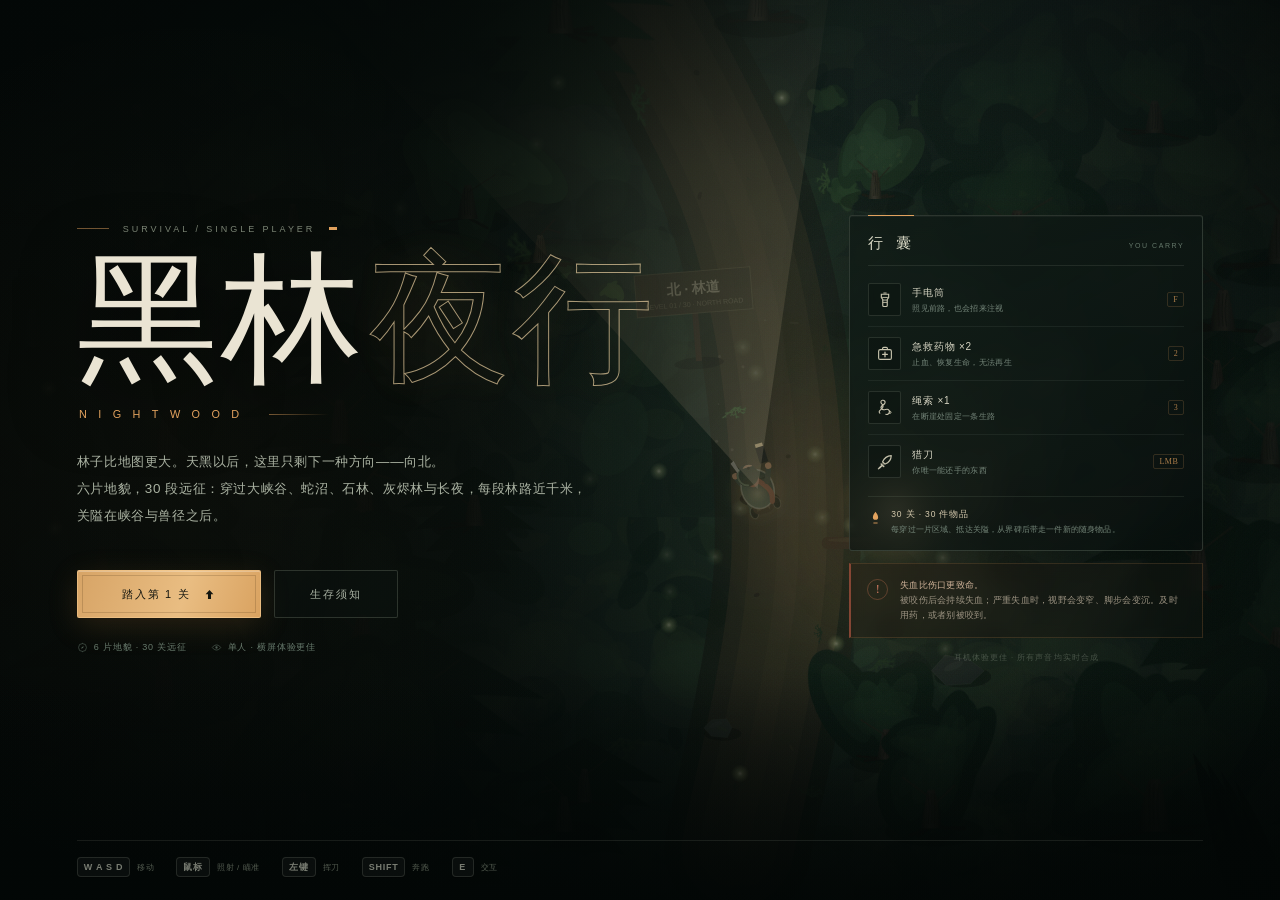
==== commit 93cc78e3: "update" ====
--- a/night-forest.html
+++ b/night-forest.html
@@ -5,7 +5,7 @@
   <meta name="viewport" content="width=device-width, initial-scale=1, viewport-fit=cover">
   <meta name="theme-color" content="#050b0a">
   <title>黑林夜行 · NIGHTWOOD</title>
-  <meta name="description" content="一款发生在深夜密林中的单人生存穿越小游戏。靠一束手电、一把刀、一卷绳和有限的急救药物，活着走到林道。">
+  <meta name="description" content="一款发生在深夜密林中的单人生存穿越小游戏。六片地貌、30 段林路，每关不同天气，每过一关获得一件随身物品；靠手电、猎刀、绳索和急救药物活着走到黎明。">
   <link rel="icon" href="data:image/svg+xml,%3Csvg xmlns='http://www.w3.org/2000/svg' viewBox='0 0 64 64'%3E%3Crect width='64' height='64' rx='12' fill='%2308110d'/%3E%3Cpath d='M32 11c8 10 14 16 14 25a14 14 0 1 1-28 0c0-9 6-15 14-25z' fill='%23e2a25e'/%3E%3Cpath d='M32 26c3 5 5 8 5 12a5 5 0 0 1-10 0c0-4 2-7 5-12z' fill='%2308110d'/%3E%3C/svg%3E">
   <style>
 /* NIGHTWOOD — interface skin */
@@ -389,6 +389,67 @@
 .stamina-row svg { width: 9px; height: 9px; color: #bfad70; }
 .stamina-track { flex: 1; height: 2px; background: rgba(217, 224, 203, .09); }
 .stamina-track span { display: block; width: 100%; height: 100%; background: linear-gradient(90deg, #756e4d, #c2b781); transition: width .2s linear; }
+.objective .eyebrow b { color: var(--amber-hot); font-weight: 500; font-variant-numeric: tabular-nums; }
+.objective .eyebrow span { color: #c9c3ad; }
+
+/* level loadout — rewards earned from previous stages */
+.inventory-panel {
+  position: absolute;
+  left: 26px;
+  bottom: 164px;
+  width: 292px;
+  padding: 9px 11px 10px;
+  border: 1px solid rgba(200, 212, 187, .12);
+  border-radius: 4px;
+  background: linear-gradient(120deg, rgba(8, 15, 13, .76), rgba(8, 14, 12, .48));
+  backdrop-filter: blur(8px);
+  pointer-events: none;
+}
+.inventory-head { display: flex; align-items: center; justify-content: space-between; margin-bottom: 7px; color: #7d8f80; font-size: 8px; letter-spacing: .18em; }
+.inventory-head b { min-width: 18px; height: 16px; padding: 0 5px; display: grid; place-items: center; border: 1px solid rgba(226, 162, 94, .25); border-radius: 8px; color: var(--amber); font-size: 8px; font-weight: 500; letter-spacing: .04em; }
+.inventory-items { display: flex; flex-wrap: wrap; gap: 5px; max-height: 51px; overflow: hidden; }
+.inventory-empty { color: #5e7165; font-size: 8px; letter-spacing: .08em; padding: 3px 0; }
+.item-chip {
+  display: inline-flex;
+  align-items: center;
+  gap: 4px;
+  max-width: 128px;
+  padding: 3px 6px 3px 4px;
+  border: 1px solid rgba(192, 205, 178, .11);
+  border-radius: 3px;
+  background: rgba(255,255,255,.025);
+  color: #aeb7a4;
+  font-size: 7.5px;
+  letter-spacing: .03em;
+  white-space: nowrap;
+  overflow: hidden;
+  text-overflow: ellipsis;
+}
+.item-chip svg { width: 10px; height: 10px; color: var(--amber); flex: 0 0 auto; }
+.item-chip.is-new { border-color: rgba(226,162,94,.4); color: #e2d4b4; box-shadow: 0 0 10px rgba(226,162,94,.12); }
+
+.reward-card {
+  display: flex;
+  align-items: center;
+  gap: 12px;
+  margin: 0 auto 22px;
+  padding: 12px 14px;
+  max-width: 390px;
+  text-align: left;
+  border: 1px solid rgba(226, 162, 94, .24);
+  border-radius: 4px;
+  background: linear-gradient(100deg, rgba(226,162,94,.08), rgba(226,162,94,.018));
+  box-shadow: inset 0 1px 0 rgba(255,255,255,.04);
+}
+.reward-icon { width: 40px; height: 40px; flex: 0 0 auto; display: grid; place-items: center; border: 1px solid rgba(226,162,94,.3); border-radius: 50%; color: var(--amber-hot); background: rgba(226,162,94,.07); }
+.reward-icon svg { width: 20px; height: 20px; }
+.reward-copy { min-width: 0; display: flex; flex-direction: column; gap: 3px; }
+.reward-copy > span { color: #9b8d71; font-size: 7px; letter-spacing: .18em; }
+.reward-copy b { color: #e9ddc2; font-size: 14px; font-weight: 500; letter-spacing: .08em; }
+.reward-copy p { margin: 0; color: #8e9d8c; font-size: 8.5px; line-height: 1.6; }
+.reward-card em { margin-left: auto; color: var(--amber); font-style: normal; font-family: var(--ui-serif); font-size: 18px; opacity: .8; }
+.end-victory.is-final .reward-card { border-color: rgba(255, 202, 129, .42); background: linear-gradient(100deg, rgba(226,162,94,.16), rgba(226,162,94,.03)); }
+.end-victory.is-final .end-mark { box-shadow: 0 0 90px rgba(226,162,94,.22); }
 
 .hotbar {
   position: absolute;
@@ -764,6 +825,11 @@
 .field-head span { font-family: var(--ui-serif); font-size: 15px; letter-spacing: .3em; color: #d9d8c5; }
 .field-head small { font-size: 7px; letter-spacing: .22em; color: #65786b; }
 .kit-list { list-style: none; margin: 7px 0 0; padding: 0; }
+.kit-note { display: flex; align-items: flex-start; gap: 8px; margin-top: 13px; padding-top: 12px; border-top: 1px solid rgba(201,214,190,.09); color: #9f947a; }
+.kit-note svg { width: 15px; height: 15px; flex: 0 0 auto; color: var(--amber); margin-top: 1px; }
+.kit-note span { display: flex; flex-direction: column; gap: 3px; }
+.kit-note b { font-size: 8.5px; font-weight: 500; letter-spacing: .1em; color: #d5c9ad; }
+.kit-note small { font-size: 8px; line-height: 1.6; color: #748679; letter-spacing: .02em; }
 .kit-list li {
   display: flex;
   align-items: center;
@@ -1076,7 +1142,7 @@
 body.touch-mode .objective-distance b { font-size: 17px; }
 body.touch-mode .top-actions { position: absolute; right: 12px; top: 12px; }
 body.touch-mode .icon-btn { width: 33px; height: 33px; }
-body.touch-mode .scene-title { top: 30%; }
+body.touch-mode .scene-title { display: none; }
 
 .rotate-hint { display: none; }
 
@@ -1137,6 +1203,12 @@
   .end-actions .btn { width: 100%; }
   .modal-card, .end-card { padding: 26px 20px; }
   .status-panel { width: 185px; }
+  .inventory-panel { display: none; }
+  .reward-card { max-width: 100%; padding: 10px; }
+  .reward-copy b { font-size: 12px; }
+  .reward-icon { width: 34px; height: 34px; }
+  .reward-icon svg { width: 17px; height: 17px; }
+  body.touch-mode .toasts { left: auto; right: 12px; top: 80px; width: min(250px, 46vw); transform: none; align-items: flex-end; }
 }
 @media (max-height: 620px) and (min-width: 761px) {
   .menu-screen { justify-content: flex-start; padding-top: 28px; }
@@ -1150,13 +1222,14 @@
   .field-card { padding-top: 14px; }
   .kit-list li { padding: 7px 0; }
   .rule-card { display: none; }
+  .inventory-panel { bottom: 148px; }
 }
 @media (prefers-reduced-motion: reduce) {
   *, *::before, *::after { animation-duration: .001ms !important; animation-iteration-count: 1 !important; transition-duration: .001ms !important; }
   .grain { animation: none; }
 }
 
-  </style>
+</style>
 </head>
 <body>
   <div id="app">
@@ -1252,6 +1325,10 @@
         <symbol id="i-chevron" viewBox="0 0 24 24">
           <path d="M9 5l7 7-7 7" fill="none" stroke="currentColor" stroke-width="1.7" stroke-linecap="round" stroke-linejoin="round"/>
         </symbol>
+        <symbol id="i-shield" viewBox="0 0 24 24">
+          <path d="M12 3l7 3v5.5c0 4.5-3 7.6-7 9.5-4-1.9-7-5-7-9.5V6l7-3z" fill="none" stroke="currentColor" stroke-width="1.5" stroke-linejoin="round"/>
+          <path d="M8.8 12.1l2.1 2.1 4.6-4.4" fill="none" stroke="currentColor" stroke-width="1.4" stroke-linecap="round" stroke-linejoin="round"/>
+        </symbol>
       </defs>
     </svg>
 
@@ -1266,8 +1343,8 @@
           <div class="objective-main">
             <span class="objective-icon"><svg><use href="#i-compass"/></svg></span>
             <div class="objective-copy">
-              <span class="eyebrow">当前目标 · 向北</span>
-              <strong>穿过黑森林，抵达北侧林道</strong>
+              <span class="eyebrow">第 <b id="levelNum">1</b> / 30 关 · <span id="levelName">林缘</span></span>
+              <strong id="objectiveText">穿过本关林道，领取一件随身物品</strong>
             </div>
             <div class="objective-distance"><b id="distance">1,250</b><span>m</span></div>
           </div>
@@ -1295,7 +1372,7 @@
       <aside class="status-panel" aria-label="生存状态">
         <div class="status-head">
           <span class="status-label"><svg><use href="#i-heart"/></svg> 生命</span>
-          <span class="hp-readout"><b id="hpValue">100</b><small>/100</small></span>
+          <span class="hp-readout"><b id="hpValue">100</b><small>/<span id="hpMax">100</span></small></span>
         </div>
         <div class="hp-track"><span id="hpFill" class="hp-fill"></span><i class="hp-shine"></i></div>
         <div class="status-row">
@@ -1306,6 +1383,11 @@
           <span><svg><use href="#i-bolt"/></svg> 体力</span>
           <div class="stamina-track"><span id="staminaFill"></span></div>
         </div>
+      </aside>
+
+      <aside class="inventory-panel" id="inventoryPanel" aria-label="关卡奖励物品">
+        <div class="inventory-head"><span>沿路拾得</span><b id="itemCount">0</b></div>
+        <div class="inventory-items" id="inventoryItems"><span class="inventory-empty">尚未获得物品</span></div>
       </aside>
 
       <div class="hotbar" role="group" aria-label="随身物品">
@@ -1350,9 +1432,9 @@
 
       <div id="toasts" class="toasts" aria-live="polite" aria-atomic="false"></div>
       <div id="sceneTitle" class="scene-title" aria-live="polite">
-        <span class="scene-eyebrow">第一章</span>
-        <b>入 林</b>
-        <small>天光在身后熄灭了</small>
+        <span class="scene-eyebrow" id="sceneEyebrow">第 1 关</span>
+        <b id="sceneName">林 缘</b>
+        <small id="sceneSub">天光在身后熄灭了</small>
       </div>
     </div>
 
@@ -1363,16 +1445,16 @@
           <div class="menu-kicker"><span></span> SURVIVAL / SINGLE PLAYER <span></span></div>
           <h1><span>黑林</span><span class="title-outline">夜行</span></h1>
           <div class="title-en">NIGHTWOOD</div>
-          <p class="menu-story">林子比地图更大。天黑以后，这里只剩下一种方向——向北。<br>你带着一束手电、一把刀、一卷绳和两支急救药。别让血在黑暗里流干。</p>
+          <p class="menu-story">林子比地图更大。天黑以后，这里只剩下一种方向——向北。<br>六片地貌，30 段远征：穿过大峡谷、蛇沼、石林、灰烬林与长夜，每段林路近千米，关隘在峡谷与兽径之后。</p>
           <div class="menu-actions">
             <button id="startBtn" class="btn btn-primary" type="button">
-              <span>踏入森林</span>
+              <span>踏入第 1 关</span>
               <svg><use href="#i-arrow"/></svg>
             </button>
             <button id="howBtn" class="btn btn-quiet" type="button">生存须知</button>
           </div>
           <div class="menu-meta">
-            <span><svg><use href="#i-foot"/></svg> 约 4–7 分钟</span>
+            <span><svg><use href="#i-compass"/></svg> 6 片地貌 · 30 关远征</span>
             <span><svg><use href="#i-eye"/></svg> 单人 · 横屏体验更佳</span>
             <span class="menu-touch-tip"><svg><use href="#i-bolt"/></svg> 摇杆推到底奔跑</span>
           </div>
@@ -1387,6 +1469,7 @@
               <li><span class="kit-icon"><svg><use href="#i-rope"/></svg></span><div><b>绳索 ×1</b><small>在断崖处固定一条生路</small></div><em>3</em></li>
               <li><span class="kit-icon"><svg><use href="#i-knife"/></svg></span><div><b>猎刀</b><small>你唯一能还手的东西</small></div><em>LMB</em></li>
             </ul>
+            <div class="kit-note"><svg><use href="#i-torch"/></svg><span><b>30 关 · 30 件物品</b><small>每穿过一片区域、抵达关隘，从界碑后带走一件新的随身物品。</small></span></div>
           </div>
           <div class="rule-card">
             <span class="rule-mark">!</span>
@@ -1415,7 +1498,7 @@
           <article><span class="how-num">03</span><h3>伤口必须处理</h3><p>每次被咬都会叠加失血。失血会持续扣除生命；按 <kbd>2</kbd> 使用急救药物止血。</p></article>
           <article><span class="how-num">04</span><h3>不要恋战</h3><p>刀能逼退野兽，但你的体力有限。多数时候，跑开比杀死它更划算。</p></article>
         </div>
-        <div class="how-tip"><b>路线提示</b> 沿林间小径向北。断崖处需要按 <kbd>E</kbd> 用绳索架桥。抵达北侧林道即穿越成功。</div>
+        <div class="how-tip"><b>路线提示</b> 每关是一整片区域，关隘在近千米林路之外，不是几步路就能到。先穿过大峡谷，再经过蛇沼、石林、灰烬林、长夜和北坡；抵达关隘即可领取一件随身物品。断崖处需要按 <kbd>E</kbd> 用绳索架桥。</div>
         <button id="howStart" class="btn btn-primary" type="button"><span>开始穿越</span><svg><use href="#i-arrow"/></svg></button>
       </div>
     </section>
@@ -1455,12 +1538,21 @@
         <span class="modal-kicker">YOU MADE IT THROUGH</span>
         <h2 id="victoryTitle">你走出了黑森林</h2>
         <p id="victoryCopy" class="end-copy">林道尽头浮起灰蓝色的晨雾。你回头看了一眼——树影很深，但再没有东西跟上来。</p>
+        <div class="reward-card" id="rewardCard">
+          <span class="reward-icon"><svg><use id="rewardIcon" href="#i-flashlight"/></svg></span>
+          <div class="reward-copy">
+            <span>本关奖励 · 随身物品</span>
+            <b id="rewardName">强光电池</b>
+            <p id="rewardDesc">手电照射范围 +18%。</p>
+          </div>
+          <em id="rewardCount">+1</em>
+        </div>
         <div class="end-stats" id="victoryStats"></div>
         <div class="end-actions">
-          <button id="againBtn" class="btn btn-primary" type="button"><span>再穿越一次</span><svg><use href="#i-arrow"/></svg></button>
+          <button id="againBtn" class="btn btn-primary" type="button"><span>进入下一关</span><svg><use href="#i-arrow"/></svg></button>
           <button id="victoryMenuBtn" class="btn btn-quiet" type="button">返回标题</button>
         </div>
-        <small class="end-hint">结局达成 · 生还者</small>
+        <small class="end-hint" id="victoryHint">30 关 · 每过一关获得一件随身物品</small>
       </div>
     </section>
 
@@ -1501,6 +1593,118 @@
   const PLAYER_SPRINT_SPEED = 292;
   const KNIFE_RANGE = 76;
   const KNIFE_ARC = 1.02;
+  const LEVEL_COUNT = 30;
+  const LEVEL_GOAL_START = 1900;
+  const CHAPTER_SIZE = 5;
+
+  const CHAPTERS = [
+    { name: '黑森林', goal: '北侧峡谷', tag: 'BLACKWOOD', tint: 'rgba(24,54,42,.045)', darkness: 0, marsh: null, extra: [] },
+    { name: '蛇沼', goal: '蛇沼彼岸', tag: 'SERPENT MIRE', tint: 'rgba(28,64,48,.08)', darkness: .012, marsh: [5600, 4300], extra: ['snake', 'snake', 'snake'] },
+    { name: '石林', goal: '石林尽头', tag: 'STONE MAZE', tint: 'rgba(62,73,64,.07)', darkness: .008, marsh: null, extra: ['boar', 'wolf'] },
+    { name: '灰烬林', goal: '灰烬边界', tag: 'ASHEN WOOD', tint: 'rgba(92,52,30,.06)', darkness: .015, marsh: null, extra: ['wolf', 'wolf'] },
+    { name: '长夜', goal: '长夜尽头', tag: 'THE LONG NIGHT', tint: 'rgba(10,26,32,.10)', darkness: .03, marsh: null, extra: ['wolf', 'snake', 'boar'] },
+    { name: '北坡', goal: '北坡林道', tag: 'NORTH SLOPE', tint: 'rgba(34,50,58,.09)', darkness: .02, marsh: null, extra: ['wolf', 'wolf', 'wolf'] }
+  ];
+
+  const WEATHER_TYPES = {
+    clear: { rain: 0, snow: 0, fog: .08, wind: .28, ash: 0, storm: 0, tint: 'rgba(38,72,58,.025)', visibility: 1, speed: 1, sense: 1, stamina: 1 },
+    mist: { rain: 0, snow: 0, fog: .44, wind: .18, ash: 0, storm: 0, tint: 'rgba(98,124,107,.06)', visibility: .88, speed: 1, sense: .92, stamina: 1 },
+    drizzle: { rain: .36, snow: 0, fog: .25, wind: .35, ash: 0, storm: 0, tint: 'rgba(42,76,74,.06)', visibility: .9, speed: .98, sense: .86, stamina: 1.04 },
+    fog: { rain: 0, snow: 0, fog: .82, wind: .08, ash: 0, storm: 0, tint: 'rgba(126,142,132,.09)', visibility: .7, speed: .97, sense: .78, stamina: 1 },
+    wind: { rain: 0, snow: 0, fog: .16, wind: .92, ash: 0, storm: 0, tint: 'rgba(52,78,70,.04)', visibility: .96, speed: .96, sense: 1, stamina: 1.14 },
+    marsh: { rain: .12, snow: 0, fog: .66, wind: .12, ash: 0, storm: 0, tint: 'rgba(35,86,66,.1)', visibility: .74, speed: .94, sense: .8, stamina: 1.04 },
+    rain: { rain: .7, snow: 0, fog: .3, wind: .55, ash: 0, storm: 0, tint: 'rgba(38,68,78,.08)', visibility: .82, speed: .94, sense: .78, stamina: 1.08 },
+    storm: { rain: .95, snow: 0, fog: .38, wind: .85, ash: 0, storm: .85, tint: 'rgba(34,50,65,.11)', visibility: .72, speed: .9, sense: .66, stamina: 1.12 },
+    ash: { rain: 0, snow: 0, fog: .3, wind: .42, ash: .8, storm: 0, tint: 'rgba(103,60,35,.08)', visibility: .78, speed: .95, sense: .86, stamina: 1.04 },
+    snow: { rain: 0, snow: .62, fog: .24, wind: .26, ash: 0, storm: 0, tint: 'rgba(114,140,155,.08)', visibility: .84, speed: .92, sense: .8, stamina: 1.03 },
+    blizzard: { rain: 0, snow: 1, fog: .46, wind: .9, ash: 0, storm: 0, tint: 'rgba(134,160,174,.12)', visibility: .64, speed: .82, sense: .7, stamina: 1.18 },
+    sleet: { rain: .38, snow: .42, fog: .36, wind: .6, ash: 0, storm: 0, tint: 'rgba(98,126,138,.1)', visibility: .74, speed: .88, sense: .76, stamina: 1.1 }
+  };
+  const WEATHER_NAMES = [
+    '晴夜', '薄雾', '细雨', '浓雾', '山风', '蛇沼瘴气', '闷热雨', '蛙鸣雾', '湿冷雾', '雷雨',
+    '石尘风', '冷月', '穿林风', '石雾', '石林雷雨', '灰烬风', '余烬雨', '烟霾', '热风', '火星夜',
+    '静夜', '寒露', '霜雾', '极暗', '北风', '雪粒', '暴雪', '冰雾', '冻雨', '黎明雪'
+  ];
+  const WEATHER_TYPE_SEQ = [
+    'clear', 'mist', 'drizzle', 'fog', 'wind', 'marsh', 'rain', 'marsh', 'fog', 'storm',
+    'wind', 'clear', 'wind', 'fog', 'storm', 'ash', 'rain', 'ash', 'wind', 'ash',
+    'clear', 'mist', 'fog', 'clear', 'wind', 'snow', 'blizzard', 'fog', 'sleet', 'snow'
+  ];
+  const WEATHERS = WEATHER_NAMES.map((name, i) => ({
+    name,
+    ...WEATHER_TYPES[WEATHER_TYPE_SEQ[i]],
+    intensity: .7 + (i % 4) * .1
+  }));
+
+  const LEVEL_NAMES = [
+    '林缘', '鹿径', '蕨谷', '低语', '雾洼', '枯木坡', '狼渡', '石脊', '暗溪', '断枝林',
+    '蛇影', '旧营地', '黑苔', '风坳', '月影', '兽径', '深窟', '倒木谷', '断崖', '雾桥',
+    '北坡', '冷杉', '石阵', '灰烬地', '长夜', '林道', '风声', '无灯', '最后一段', '黎明'
+  ];
+  const LEVEL_SUBTITLES = [
+    '天光刚熄，林缘还很安静', '鹿蹄印通向更深的黑暗', '蕨叶擦过裤脚，像有人在跟',
+    '低语藏在每一阵风里', '雾贴着地面，路只剩一条线', '枯木横斜，踩上去会响',
+    '这里叫狼渡。名字不是白来的', '石脊裸露，脚下没有软土', '水声很近，却看不见溪',
+    '断枝像肋骨一样支向天空', '蛇影盘在暗处，别伸手', '有人在这里生过火，又匆匆离开',
+    '苔藓吞掉了所有脚印', '风从坳口灌下来，带着腥气', '月亮被树冠切成碎片',
+    '兽径上的爪印还是新的', '窟口很深，呼吸声有回音', '倒木叠成一道又一道墙',
+    '断崖横在面前，绳索只剩一次机会', '雾从桥下漫上来，看不见底',
+    '北坡更冷，野兽也更饿', '冷杉针叶落满肩头', '石阵里的眼睛会跟着你转',
+    '灰烬地还留着余温', '长夜最深的一段，连风都停了', '林道在前，但不会轻易放你走',
+    '风声里混进了脚步', '灯灭了，只剩耳朵和刀', '最后一段路，别回头', '黎明就在林道尽头'
+  ];
+
+  const DEFAULT_MODS = {
+    speed: 0, sprint: 0, armor: 0, knife: 0, atkSpeed: 0, staminaCost: 0,
+    stamRegen: 0, stamMax: 0, maxHp: 0, bleed: 0, light: 0, detect: 0,
+    noise: 0, meds: 0, ropes: 0, shield: 0
+  };
+
+  const LEVEL_ITEMS = [
+    { name: '强光电池', icon: 'flashlight', desc: '手电照射范围 +18%，更容易看清前路。', mods: { light: .18 } },
+    { name: '疾行绑腿', icon: 'foot', desc: '移动速度 +6%，赶路更轻快。', mods: { speed: .06 } },
+    { name: '防割护臂', icon: 'shield', desc: '受到野兽伤害 -8%。', mods: { armor: .08 } },
+    { name: '磨刀石', icon: 'knife', desc: '猎刀伤害 +12%，更容易逼退野兽。', mods: { knife: .12 } },
+    { name: '静音软底鞋', icon: 'foot', desc: '动物的警觉范围 -8%。', mods: { detect: .08 } },
+    { name: '急救绷带', icon: 'medkit', desc: '最大生命 +15。', mods: { maxHp: 15 } },
+    { name: '止血草药', icon: 'drop', desc: '失血速度 -18%，伤口不再那么致命。', mods: { bleed: .18 } },
+    { name: '轻便水壶', icon: 'bolt', desc: '体力恢复速度 +25%。', mods: { stamRegen: .25 } },
+    { name: '铜制护符', icon: 'shield', desc: '每关抵挡一次野兽伤害。', mods: { shield: 1 } },
+    { name: '远光透镜', icon: 'flashlight', desc: '手电照射范围 +15%。', mods: { light: .15 } },
+    { name: '备用电池组', icon: 'flashlight', desc: '手电范围 +10%，警觉范围 -3%。', mods: { light: .10, detect: .03 } },
+    { name: '兽骨哨', icon: 'leaf', desc: '动物警觉范围 -10%。', mods: { detect: .10 } },
+    { name: '铁皮护胸', icon: 'shield', desc: '受到野兽伤害 -10%。', mods: { armor: .10 } },
+    { name: '猎刀配重', icon: 'knife', desc: '挥刀速度 +12%。', mods: { atkSpeed: .12 } },
+    { name: '软皮手套', icon: 'leaf', desc: '挥刀体力消耗 -20%。', mods: { staminaCost: .20 } },
+    { name: '蛇药', icon: 'drop', desc: '受到伤害 -6%，失血速度 -6%。', mods: { armor: .06, bleed: .06 } },
+    { name: '狼牙项链', icon: 'shield', desc: '受到野兽伤害 -8%。', mods: { armor: .08 } },
+    { name: '野猪皮甲', icon: 'shield', desc: '受到野兽伤害 -10%。', mods: { armor: .10 } },
+    { name: '星光罗盘', icon: 'compass', desc: '手电范围 +10%，动物警觉 -3%。', mods: { light: .10, detect: .03 } },
+    { name: '静音斗篷', icon: 'leaf', desc: '奔跑时产生的噪音 -25%。', mods: { noise: .25 } },
+    { name: '备用刀鞘', icon: 'knife', desc: '挥刀速度 +10%。', mods: { atkSpeed: .10 } },
+    { name: '急救药箱', icon: 'medkit', desc: '每关额外携带 1 支急救药。', mods: { meds: 1 } },
+    { name: '护心镜', icon: 'shield', desc: '每关抵挡一次伤害，受到伤害 -4%。', mods: { shield: 1, armor: .04 } },
+    { name: '猎手靴', icon: 'foot', desc: '奔跑速度 +8%。', mods: { sprint: .08 } },
+    { name: '蜂蜜干粮', icon: 'bolt', desc: '最大体力 +20，体力恢复 +10%。', mods: { stamMax: 20, stamRegen: .10 } },
+    { name: '银制刀锋', icon: 'knife', desc: '猎刀伤害 +15%。', mods: { knife: .15 } },
+    { name: '夜行者披风', icon: 'eye', desc: '动物警觉 -10%，奔跑噪音 -10%。', mods: { detect: .10, noise: .10 } },
+    { name: '强心剂', icon: 'heart', desc: '最大生命 +20。', mods: { maxHp: 20 } },
+    { name: '黎明护符', icon: 'shield', desc: '受到伤害 -12%，最大生命 +10。', mods: { armor: .12, maxHp: 10 } },
+    { name: '林道徽章', icon: 'torch', desc: '穿越者徽章。移速 +5%，生命 +10，每关抵挡一次伤害。', mods: { speed: .05, maxHp: 10, shield: 1 } }
+  ];
+
+  const LEVELS = LEVEL_NAMES.map((name, i) => {
+    const chapterIndex = Math.floor(i / CHAPTER_SIZE);
+    return {
+      num: i + 1,
+      name,
+      subtitle: LEVEL_SUBTITLES[i],
+      chapterIndex,
+      chapter: CHAPTERS[chapterIndex],
+      goalY: LEVEL_GOAL_START - chapterIndex * 240 - (i % CHAPTER_SIZE) * 40,
+      reward: LEVEL_ITEMS[i]
+    };
+  });
 
   const clamp = (v, a, b) => Math.max(a, Math.min(b, v));
   const lerp = (a, b, t) => a + (b - a) * t;
@@ -1588,10 +1792,16 @@
     victoryMenuBtn: document.getElementById('victoryMenuBtn'),
     soundBtn: document.getElementById('soundBtn'),
     distance: document.getElementById('distance'),
+    levelNum: document.getElementById('levelNum'),
+    levelName: document.getElementById('levelName'),
+    objectiveText: document.getElementById('objectiveText'),
     progressFill: document.getElementById('progressFill'),
     progressGlow: document.getElementById('progressGlow'),
     compassArrow: document.getElementById('compassArrow'),
+    itemCount: document.getElementById('itemCount'),
+    inventoryItems: document.getElementById('inventoryItems'),
     hpValue: document.getElementById('hpValue'),
+    hpMax: document.getElementById('hpMax'),
     hpFill: document.getElementById('hpFill'),
     staminaFill: document.getElementById('staminaFill'),
     bleedLabel: document.getElementById('bleedLabel'),
@@ -1604,14 +1814,24 @@
     promptSub: document.getElementById('promptSub'),
     toasts: document.getElementById('toasts'),
     sceneTitle: document.getElementById('sceneTitle'),
+    sceneEyebrow: document.getElementById('sceneEyebrow'),
+    sceneName: document.getElementById('sceneName'),
+    sceneSub: document.getElementById('sceneSub'),
     damageFlash: document.getElementById('damageFlash'),
     bleedEdge: document.getElementById('bleedEdge'),
     dangerPulse: document.getElementById('dangerPulse'),
     pauseStats: document.getElementById('pauseStats'),
     deathReason: document.getElementById('deathReason'),
     deathStats: document.getElementById('deathStats'),
+    victoryTitle: document.getElementById('victoryTitle'),
     victoryCopy: document.getElementById('victoryCopy'),
     victoryStats: document.getElementById('victoryStats'),
+    victoryHint: document.getElementById('victoryHint'),
+    rewardCard: document.getElementById('rewardCard'),
+    rewardIcon: document.getElementById('rewardIcon'),
+    rewardName: document.getElementById('rewardName'),
+    rewardDesc: document.getElementById('rewardDesc'),
+    rewardCount: document.getElementById('rewardCount'),
     touchStick: document.getElementById('touchStick'),
     stickKnob: document.getElementById('stickKnob'),
     touchMed: document.querySelector('[data-touch="med"]'),
@@ -1648,6 +1868,11 @@
       this.heartTimer = 1.2;
       this.growlTimer = 3;
       this.lastStep = 0;
+      this.sprintAmount = 0;
+      this.pantTimer = .8;
+      this.rainGain = null;
+      this.snowGain = null;
+      this.ashGain = null;
     }
     init() {
       if (this.ctx) {
@@ -1705,6 +1930,64 @@
       lfo.start();
       this.windFilter = filter;
       this.windGain = gain;
+
+      // A separate rushing-air layer for sprinting. It is silent until the
+      // player actually breaks into a run, then opens up with speed.
+      const sprintSrc = c.createBufferSource();
+      sprintSrc.buffer = this.noiseBuffer;
+      sprintSrc.loop = true;
+      const sprintFilter = c.createBiquadFilter();
+      sprintFilter.type = 'bandpass';
+      sprintFilter.frequency.value = 520;
+      sprintFilter.Q.value = .75;
+      const sprintGain = c.createGain();
+      sprintGain.gain.value = .0001;
+      sprintSrc.connect(sprintFilter).connect(sprintGain).connect(this.master);
+      sprintSrc.start();
+      this.sprintFilter = sprintFilter;
+      this.sprintGain = sprintGain;
+
+      const weatherLayer = (type, freq, q, gainValue) => {
+        const src = c.createBufferSource();
+        src.buffer = this.noiseBuffer;
+        src.loop = true;
+        const filter = c.createBiquadFilter();
+        filter.type = type;
+        filter.frequency.value = freq;
+        filter.Q.value = q;
+        const gain = c.createGain();
+        gain.gain.value = .0001;
+        src.connect(filter).connect(gain).connect(this.master);
+        src.start();
+        return { gain, filter, src };
+      };
+      this.rainLayer = weatherLayer('highpass', 1500, .6, 0);
+      this.snowLayer = weatherLayer('lowpass', 340, .7, 0);
+      this.ashLayer = weatherLayer('bandpass', 1800, 1.1, 0);
+      this.rainGain = this.rainLayer.gain;
+      this.snowGain = this.snowLayer.gain;
+      this.ashGain = this.ashLayer.gain;
+    }
+    setWeather(w) {
+      if (!this.ctx || !this.rainGain) return;
+      const t = this.ctx.currentTime;
+      const rain = w ? (w.rain || 0) : 0;
+      const snow = w ? (w.snow || 0) : 0;
+      const ash = w ? (w.ash || 0) : 0;
+      this.rainGain.gain.setTargetAtTime(.0001 + rain * .038, t, 1.4);
+      this.snowGain.gain.setTargetAtTime(.0001 + snow * .012, t, 2.0);
+      this.ashGain.gain.setTargetAtTime(.0001 + ash * .015, t, 1.8);
+      if (this.windGain) {
+        const wind = w ? (w.wind || 0) : .3;
+        this.windGain.gain.setTargetAtTime(.0001 + wind * .045, t, 1.8);
+      }
+    }
+    thunder(strength = 1) {
+      if (!this.ctx) return;
+      const v = clamp(strength, .2, 1);
+      this.noise(1.8, { gain: .035 * v, freq: 90, toFreq: 38, filter: 'lowpass', delay: .12 });
+      this.tone(44, 2.1, { gain: .04 * v, type: 'sine', to: 25, delay: .1 });
+      this.noise(.5, { gain: .018 * v, freq: 600, toFreq: 120, filter: 'lowpass', delay: .35 });
     }
     buildDrone() {
       const c = this.ctx;
@@ -1761,6 +2044,20 @@
       this.paused = !!v;
       this.applyMaster();
     }
+    setSprint(v) {
+      this.sprintAmount = clamp(v || 0, 0, 1);
+      if (!this.ctx || !this.sprintGain) return;
+      const t = this.ctx.currentTime;
+      this.sprintGain.gain.setTargetAtTime(.0001 + this.sprintAmount * .052, t, .09);
+      if (this.sprintFilter) {
+        this.sprintFilter.frequency.setTargetAtTime(460 + this.sprintAmount * 980, t, .12);
+      }
+    }
+    sprintWhoosh() {
+      this.noise(.46, { gain: .055, freq: 280, toFreq: 1450, filter: 'bandpass', q: 1.1 });
+      this.noise(.24, { gain: .026, freq: 1600, toFreq: 260, filter: 'highpass', delay: .07 });
+      this.tone(84, .34, { gain: .026, type: 'sine', to: 48 });
+    }
     setDanger(v) {
       this.danger = clamp(v, 0, 1);
       if (!this.ctx || !this.dangerGain) return;
@@ -1788,7 +2085,13 @@
         node.connect(f);
         node = f;
       }
-      node.connect(gain).connect(this.master);
+      if (opts.pan != null && c.createStereoPanner) {
+        const pan = c.createStereoPanner();
+        pan.pan.value = clamp(opts.pan, -1, 1);
+        node.connect(gain).connect(pan).connect(this.master);
+      } else {
+        node.connect(gain).connect(this.master);
+      }
       osc.start(t);
       osc.stop(t + dur + 0.03);
     }
@@ -1809,7 +2112,13 @@
       gain.gain.setValueAtTime(0.0001, t);
       gain.gain.exponentialRampToValueAtTime(Math.max(0.0002, peak), t + 0.01);
       gain.gain.exponentialRampToValueAtTime(0.0001, t + dur);
-      src.connect(filter).connect(gain).connect(this.master);
+      if (opts.pan != null && c.createStereoPanner) {
+        const pan = c.createStereoPanner();
+        pan.pan.value = clamp(opts.pan, -1, 1);
+        src.connect(filter).connect(gain).connect(pan).connect(this.master);
+      } else {
+        src.connect(filter).connect(gain).connect(this.master);
+      }
       src.start(t, Math.random() * 1.5);
       src.stop(t + dur + 0.03);
     }
@@ -1818,8 +2127,12 @@
       const now = this.ctx.currentTime;
       if (now - this.lastStep < 0.075) return;
       this.lastStep = now;
-      this.noise(0.085, { gain: sprint ? 0.038 : 0.021, freq: sprint ? 620 : 390, toFreq: 120, filter: 'lowpass' });
-      this.tone(sprint ? 72 : 60, 0.07, { gain: 0.012, type: 'sine', to: 42 });
+      this.noise(0.085, { gain: sprint ? 0.052 : 0.021, freq: sprint ? 720 : 390, toFreq: 110, filter: 'lowpass' });
+      this.tone(sprint ? 64 : 60, 0.09, { gain: sprint ? 0.022 : 0.012, type: 'sine', to: 38 });
+      if (sprint) {
+        this.noise(0.055, { gain: .018, freq: 2300, toFreq: 620, filter: 'highpass' });
+        this.tone(132, .045, { gain: .009, type: 'triangle', to: 74, delay: .016 });
+      }
     }
     knife() {
       this.noise(0.15, { gain: 0.055, freq: 2600, toFreq: 380, filter: 'bandpass', q: 0.9 });
@@ -1836,6 +2149,60 @@
     growl(close = false) {
       this.tone(close ? 84 : 68, 0.55, { gain: close ? 0.075 : 0.038, type: 'sawtooth', to: 38, filter: 'lowpass', cutoff: close ? 480 : 320 });
       this.noise(0.5, { gain: close ? 0.028 : 0.013, freq: 240, toFreq: 80, filter: 'lowpass' });
+    }
+    wolfHowl(pan = 0, vol = 1) {
+      const v = clamp(vol, 0, 1);
+      // a thin, wavering fundamental with a breathy upper harmonic
+      this.tone(196 + Math.random() * 22, 1.55, { gain: .052 * v, type: 'sine', to: 328, filter: 'bandpass', cutoff: 740, pan });
+      this.tone(294, 1.2, { gain: .018 * v, type: 'triangle', to: 410, delay: .18, filter: 'bandpass', cutoff: 950, pan });
+      this.noise(1.35, { gain: .011 * v, freq: 680, toFreq: 340, filter: 'bandpass', q: 2.2, pan });
+    }
+    wolfSnarl(pan = 0, vol = 1) {
+      const v = clamp(vol, 0, 1);
+      this.tone(112, .34, { gain: .055 * v, type: 'sawtooth', to: 62, filter: 'lowpass', cutoff: 430, pan });
+      this.noise(.4, { gain: .032 * v, freq: 720, toFreq: 190, filter: 'bandpass', q: 1.6, pan });
+      this.tone(188, .19, { gain: .018 * v, type: 'square', to: 118, filter: 'lowpass', cutoff: 540, delay: .16, pan });
+    }
+    boarGrunt(pan = 0, vol = 1) {
+      const v = clamp(vol, 0, 1);
+      this.tone(74, .22, { gain: .07 * v, type: 'sawtooth', to: 46, filter: 'lowpass', cutoff: 300, pan });
+      this.noise(.24, { gain: .042 * v, freq: 240, toFreq: 90, filter: 'lowpass', pan });
+      this.tone(61, .17, { gain: .038 * v, type: 'square', to: 38, filter: 'lowpass', cutoff: 260, delay: .18, pan });
+    }
+    boarSnort(pan = 0, vol = 1) {
+      const v = clamp(vol, 0, 1);
+      this.noise(.18, { gain: .05 * v, freq: 680, toFreq: 220, filter: 'bandpass', q: 1.2, pan });
+      this.noise(.13, { gain: .032 * v, freq: 420, toFreq: 150, filter: 'lowpass', delay: .16, pan });
+    }
+    snakeHiss(pan = 0, vol = 1) {
+      const v = clamp(vol, 0, 1);
+      this.noise(.58, { gain: .028 * v, freq: 5200, toFreq: 2600, filter: 'highpass', pan });
+      this.noise(.4, { gain: .011 * v, freq: 3800, toFreq: 2200, filter: 'bandpass', q: 2.4, delay: .12, pan });
+    }
+    animalAlert(type, pan = 0, vol = 1) {
+      if (type === 'wolf') {
+        if (Math.random() < .42) this.wolfHowl(pan, vol);
+        else this.wolfSnarl(pan, vol);
+      } else if (type === 'boar') {
+        if (Math.random() < .38) this.boarSnort(pan, vol);
+        else this.boarGrunt(pan, vol);
+      } else {
+        this.snakeHiss(pan, vol);
+      }
+    }
+    animalStep(type, pan = 0, vol = 1) {
+      const v = clamp(vol, 0, 1);
+      if (type === 'snake') {
+        this.noise(.16, { gain: .008 * v, freq: 2800, toFreq: 1600, filter: 'highpass', pan });
+        return;
+      }
+      if (type === 'boar') {
+        this.tone(52, .12, { gain: .018 * v, type: 'sine', to: 30, pan });
+        this.noise(.12, { gain: .012 * v, freq: 500, toFreq: 140, filter: 'lowpass', pan });
+      } else {
+        this.tone(68, .08, { gain: .008 * v, type: 'sine', to: 42, pan });
+        this.noise(.09, { gain: .01 * v, freq: 1600, toFreq: 500, filter: 'bandpass', pan });
+      }
     }
     heal() {
       [392, 523.25, 659.25].forEach((f, i) => this.tone(f, 0.65, { gain: 0.033, delay: i * 0.075, type: 'sine' }));
@@ -1888,8 +2255,17 @@
       }
       this.growlTimer -= dt;
       if (this.growlTimer <= 0 && this.danger > 0.3) {
-        this.growlTimer = rand(2.4, 5.2);
-        this.growl(this.danger > 0.75);
+        this.growlTimer = rand(2.8, 5.8);
+        // a far-off animal answer, panned away from the player
+        this.animalAlert(Math.random() < .72 ? 'wolf' : 'boar', rand(-.75, .75), .22 + this.danger * .25);
+      }
+      this.pantTimer -= dt;
+      if (this.pantTimer <= 0) {
+        this.pantTimer = (G.player && G.player.stamina < 24) ? .72 : 1.25;
+        if (G.state === 'playing' && G.player && (G.player.sprintBlend > .3 || G.player.stamina < 24)) {
+          this.noise(.32, { gain: .013 + (G.player.sprintBlend || 0) * .012, freq: 620, toFreq: 260, filter: 'bandpass', q: 1.1 });
+          this.tone(118, .18, { gain: .005, type: 'sine', to: 78, delay: .09 });
+        }
       }
     }
   }
@@ -2153,8 +2529,9 @@
     const tile = makeGroundTile(seed);
     world.groundPattern = ctx.createPattern(tile, 'repeat');
 
-    // Trees
-    const targetTrees = 1040;
+    // Trees — each chapter has a different density and silhouette mix.
+    const ch = chapterData(G.level);
+    const targetTrees = ch.name === '石林' ? 760 : ch.name === '蛇沼' ? 920 : ch.name === '灰烬林' ? 980 : 1040;
     let attempts = 0;
     while (world.trees.length < targetTrees && attempts < 7600) {
       attempts++;
@@ -2169,8 +2546,8 @@
       world.trees.push(createTree(rng, x, y));
     }
 
-    // Rocks
-    const targetRocks = 140;
+    // Rocks — the Stone Maze is noticeably denser.
+    const targetRocks = ch.name === '石林' ? 280 : 140;
     attempts = 0;
     while (world.rocks.length < targetRocks && attempts < 1500) {
       attempts++;
@@ -2328,10 +2705,12 @@
         }
         if (!placed) continue;
         const cfg = ANIMAL_TYPES[type];
+        const levelMul = 1 + (G.level - 1) * .018;
         world.animals.push({
           id: world.animals.length + 1,
           type, x: placed.x, y: placed.y, homeX: placed.x, homeY: placed.y,
-          hp: cfg.hp, maxHp: cfg.hp, radius: cfg.radius,
+          hp: cfg.hp * levelMul, maxHp: cfg.hp * levelMul, radius: cfg.radius,
+          damage: cfg.damage * (1 + (G.level - 1) * .012),
           angle: rng() * TAU, face: rng() * TAU,
           state: 'idle', stateT: 0, aggro: false, met: false,
           cooldown: rng() * .8, stun: 0, hitFlash: 0, dead: false, deadT: 0,
@@ -2341,6 +2720,35 @@
           legacy: 0
         });
       }
+    }
+
+    // Chapter-specific wanderers make each region feel different.
+    for (const type of ch.extra) {
+      let placed = null;
+      for (let attempt = 0; attempt < 50; attempt++) {
+        const y = G.levelGoalY + 360 + rng() * Math.max(300, 6200 - G.levelGoalY);
+        const side = rng() < .5 ? -1 : 1;
+        const x = clamp(trailXAt(trail, y) + side * (110 + rng() * 420), 90, WORLD_W - 90);
+        if (Math.abs(y - RAVINE_Y) < RAVINE_HALF + 100) continue;
+        const spot = findFreeSpot(world, x, y, ANIMAL_TYPES[type].radius + 4, 10);
+        if (spot) { placed = spot; break; }
+      }
+      if (!placed) continue;
+      const cfg = ANIMAL_TYPES[type];
+      const levelMul = 1 + (G.level - 1) * .018;
+      world.animals.push({
+        id: world.animals.length + 1,
+        type, x: placed.x, y: placed.y, homeX: placed.x, homeY: placed.y,
+        hp: cfg.hp * levelMul, maxHp: cfg.hp * levelMul, radius: cfg.radius,
+        damage: cfg.damage * (1 + (G.level - 1) * .012),
+        angle: rng() * TAU, face: rng() * TAU,
+        state: 'idle', stateT: 0, aggro: false, met: false,
+        cooldown: rng() * .8, stun: 0, hitFlash: 0, dead: false, deadT: 0,
+        wanderAngle: rng() * TAU, wanderT: rng() * 2,
+        phase: rng() * TAU, alertT: 0, hitDone: false,
+        fleeT: 0, growlCd: 0, chargeAngle: 0,
+        legacy: 0
+      });
     }
 
     return world;
@@ -2355,6 +2763,18 @@
     player: null,
     envTime: 0,
     runTime: 0,
+    totalTime: 0,
+    totalKills: 0,
+    level: 1,
+    levelStartY: START.y,
+    levelGoalY: LEVELS[0].goalY,
+    weather: WEATHERS[0],
+    weatherTime: 0,
+    weatherTimer: 2,
+    lightning: 0,
+    items: [],
+    mods: { ...DEFAULT_MODS },
+    ghosts: [],
     lastFrame: 0,
     seed: 0,
     camera: {
@@ -2378,22 +2798,56 @@
     lastAimSource: 'mouse'
   };
 
+  function computeMods() {
+    const mods = { ...DEFAULT_MODS };
+    for (const item of G.items) {
+      if (!item || !item.mods) continue;
+      for (const key in item.mods) {
+        if (key in mods) mods[key] += item.mods[key];
+      }
+    }
+    mods.armor = clamp(mods.armor, 0, .72);
+    mods.bleed = clamp(mods.bleed, 0, .65);
+    mods.detect = clamp(mods.detect, 0, .55);
+    mods.noise = clamp(mods.noise, 0, .65);
+    mods.staminaCost = clamp(mods.staminaCost, 0, .45);
+    mods.shield = Math.max(0, Math.round(mods.shield));
+    G.mods = mods;
+    return mods;
+  }
+
+  function levelData(level = G.level) {
+    return LEVELS[clamp(level || 1, 1, LEVEL_COUNT) - 1];
+  }
+
+  function chapterData(level = G.level) {
+    return CHAPTERS[levelData(level).chapterIndex] || CHAPTERS[0];
+  }
+
+  function weatherData(level = G.level) {
+    return WEATHERS[clamp(level || 1, 1, LEVEL_COUNT) - 1];
+  }
+
   function makePlayer() {
+    const m = G.mods || DEFAULT_MODS;
+    const maxHp = 100 + m.maxHp;
+    const maxStamina = 100 + m.stamMax;
     return {
       x: START.x,
       y: START.y,
       radius: 12,
-      hp: 100,
-      maxHp: 100,
+      hp: maxHp,
+      maxHp,
       bleeding: 0,
-      stamina: 100,
-      maxStamina: 100,
+      stamina: maxStamina,
+      maxStamina,
       aim: -Math.PI / 2,
       face: -Math.PI / 2,
       lastMoveAngle: -Math.PI / 2,
       lightOn: true,
-      meds: 2,
-      ropes: 1,
+      meds: 2 + (m.meds || 0),
+      ropes: 1 + (m.ropes || 0),
+      shield: m.shield || 0,
       invuln: 0,
       attackCd: 0,
       attackT: 0,
@@ -2401,7 +2855,9 @@
       walk: 0,
       moving: false,
       sprinting: false,
+      sprintBlend: 0,
       stepT: 0,
+      ghostT: 0,
       dead: false,
       won: false,
       healT: 0,
@@ -2411,18 +2867,30 @@
     };
   }
 
-  function resetWorld(seed, menu = false) {
+  function resetWorld(seed, menu = false, level = G.level) {
     if (G.endTimeout) {
       clearTimeout(G.endTimeout);
       G.endTimeout = null;
     }
+    G.level = clamp(level || 1, 1, LEVEL_COUNT);
+    G.levelStartY = START.y;
+    G.levelGoalY = levelData(G.level).goalY;
+    G.weather = weatherData(G.level);
+    G.weatherTime = 0;
+    G.weatherTimer = 2.5 + Math.random() * 4;
+    G.lightning = 0;
+    computeMods();
     G.seed = seed;
     G.world = generateWorld(seed);
+    const goalX = trailXAt(G.world.trail, G.levelGoalY);
+    G.world.goals = { x: goalX, y: G.levelGoalY, gateX: goalX };
+    G.world.goalSign = { x: goalX + 128, y: G.levelGoalY + 64, angle: -.08 };
     G.player = makePlayer();
     G.runTime = 0;
     G.danger = 0;
     G.interaction = null;
     G.promptSignature = '';
+    G.ghosts = [];
     G.flags = {
       firstAggro: false, firstBleed: false, firstKill: false,
       ms1: false, ms2: false, ms3: false, ms4: false, bridgeUsed: false
@@ -2465,12 +2933,12 @@
 
   function progress() {
     if (!G.player) return 0;
-    return clamp((START.y - G.player.y) / (START.y - WIN_Y), 0, 1);
+    return clamp((G.levelStartY - G.player.y) / Math.max(1, G.levelStartY - G.levelGoalY), 0, 1);
   }
 
   function currentDistance() {
     if (!G.player) return 1234;
-    return Math.max(0, (G.player.y - WIN_Y) / 5.5);
+    return Math.max(0, (G.player.y - G.levelGoalY) / 5.5);
   }
 
   // -------------------------------------------------------------------------
@@ -2493,6 +2961,10 @@
 
   function showSceneTitle() {
     if (G.titleTimeout) clearTimeout(G.titleTimeout);
+    const lv = levelData();
+    if (ui.sceneEyebrow) ui.sceneEyebrow.textContent = `第 ${lv.num} 关 / 30 · ${lv.chapter.name} · ${G.weather.name}`;
+    if (ui.sceneName) ui.sceneName.textContent = lv.name.length >= 4 ? lv.name : lv.name.split('').join(' ');
+    if (ui.sceneSub) ui.sceneSub.textContent = lv.subtitle;
     ui.sceneTitle.classList.remove('is-visible');
     void ui.sceneTitle.offsetWidth;
     ui.sceneTitle.classList.add('is-visible');
@@ -2501,10 +2973,27 @@
     }, 5200);
   }
 
-  function startRun() {
+  function renderInventory(newItem = null) {
+    if (!ui.inventoryItems) return;
+    const total = G.items.length;
+    if (ui.itemCount) ui.itemCount.textContent = String(total);
+    if (!total) {
+      ui.inventoryItems.innerHTML = '<span class="inventory-empty">尚未获得物品</span>';
+      return;
+    }
+    const recent = G.items.slice(-8);
+    ui.inventoryItems.innerHTML = recent.map((item) => {
+      const fresh = newItem && item === newItem ? ' is-new' : '';
+      return `<span class="item-chip${fresh}" title="${item.name}：${item.desc}"><svg><use href="#i-${item.icon}"/></svg>${item.name}</span>`;
+    }).join('');
+  }
+
+  function startLevel(level, newRun = false) {
     if (G.endTimeout) { clearTimeout(G.endTimeout); G.endTimeout = null; }
     hideAllScreens();
-    resetWorld(randomSeed(), false);
+    G.level = clamp(level || 1, 1, LEVEL_COUNT);
+    computeMods();
+    resetWorld(randomSeed(), false, G.level);
     document.body.classList.add('is-playing');
     document.body.classList.remove('is-dead-screen');
     ui.hud.classList.remove('is-hidden');
@@ -2512,26 +3001,57 @@
     ui.pause.classList.add('is-hidden');
     ui.death.classList.add('is-hidden');
     ui.victory.classList.add('is-hidden');
+    ui.victory.classList.remove('is-final');
+    const victoryCard = ui.victory.querySelector('.end-card');
+    if (victoryCard) victoryCard.classList.remove('is-final');
     ui.howModal.classList.add('is-hidden');
     ui.toasts.innerHTML = '';
     audio.init();
     audio.setPaused(false);
     audio.setMuted(audio.muted);
     audio.setDanger(0);
+    audio.setSprint(0);
+    audio.setWeather(G.weather);
     audio.click();
     if (document.activeElement && typeof document.activeElement.blur === 'function') document.activeElement.blur();
-    G.tutorial = G.touchMode ? [
-      { at: 6.2, title: '向北，别停', text: '推动左侧摇杆移动，推到底会奔跑。沿小径向北。', icon: 'foot', kind: '' },
-      { at: 14, title: '光柱之外', text: '靠近威胁时点按右下猎刀。手电照得越远，也越容易被盯上。', icon: 'eye', kind: '' },
-      { at: 27, title: '伤口与药', text: '被咬伤后会持续失血。点按药箱按钮立即止血。', icon: 'medkit', kind: '' }
-    ] : [
-      { at: 6.2, title: '向北，别停', text: 'WASD 移动，按住 Shift 奔跑。小径会带你穿过森林。', icon: 'foot', kind: '' },
-      { at: 14, title: '光柱之外', text: '鼠标瞄准，左键挥刀。手电照得越远，也越容易被盯上。', icon: 'eye', kind: '' },
-      { at: 27, title: '伤口与药', text: '被咬伤后会持续失血。按 2 使用急救药物，先止血再赶路。', icon: 'medkit', kind: '' }
-    ];
+    if (newRun) {
+      G.tutorial = G.touchMode ? [
+        { at: 6.2, title: '向北，别停', text: '推动左侧摇杆移动，推到底会奔跑。沿小径向北。', icon: 'foot', kind: '' },
+        { at: 14, title: '光柱之外', text: '靠近威胁时点按右下猎刀。手电照得越远，也越容易被盯上。', icon: 'eye', kind: '' },
+        { at: 27, title: '伤口与药', text: '被咬伤后会持续失血。点按药箱按钮立即止血。', icon: 'medkit', kind: '' }
+      ] : [
+        { at: 6.2, title: '向北，别停', text: 'WASD 移动，按住 Shift 奔跑。小径会带你穿过森林。', icon: 'foot', kind: '' },
+        { at: 14, title: '光柱之外', text: '鼠标瞄准，左键挥刀。手电照得越远，也越容易被盯上。', icon: 'eye', kind: '' },
+        { at: 27, title: '伤口与药', text: '被咬伤后会持续失血。按 2 使用急救药物，先止血再赶路。', icon: 'medkit', kind: '' }
+      ];
+    } else {
+      G.tutorial = [];
+    }
+    renderInventory();
     showSceneTitle();
     updateHUD(true);
     updatePrompt();
+    const lv = levelData();
+    showToast(`第 ${lv.num} 关 · ${lv.name}`, lv.subtitle, 'compass', '', 3800);
+  }
+
+  function startRun() {
+    G.level = 1;
+    G.items = [];
+    G.totalTime = 0;
+    G.totalKills = 0;
+    computeMods();
+    startLevel(1, true);
+  }
+
+  function retryLevel() {
+    startLevel(G.level, false);
+  }
+
+  function advanceLevel() {
+    if (G.state !== 'won') return;
+    if (G.level < LEVEL_COUNT) startLevel(G.level + 1, false);
+    else startRun();
   }
 
   function hideAllScreens() {
@@ -2551,18 +3071,28 @@
     document.body.classList.remove('is-playing', 'is-dead-screen');
     ui.damageFlash.style.opacity = '0';
     ui.dangerPulse.classList.remove('is-danger');
-    resetWorld(randomSeed(), true);
+    G.items = [];
+    G.level = 1;
+    G.totalTime = 0;
+    G.totalKills = 0;
+    computeMods();
+    resetWorld(randomSeed(), true, 1);
+    renderInventory();
     audio.setPaused(true);
+    audio.setSprint(0);
+    audio.setWeather(null);
     G.state = 'menu';
   }
 
   function pauseGame() {
     if (G.state !== 'playing') return;
     G.state = 'paused';
-    ui.pauseStats.innerHTML = `<span>穿越进度 <b>${Math.round(progress() * 100)}%</b></span><span>存活 <b>${formatTime(G.runTime)}</b></span><span>药物 <b>${G.player.meds}</b></span>`;
+    const lv = levelData();
+    ui.pauseStats.innerHTML = `<span>第 <b>${lv.num}</b> / 30 关</span><span>本关进度 <b>${Math.round(progress() * 100)}%</b></span><span>物品 <b>${G.items.length}</b> 件</span>`;
     ui.pause.classList.remove('is-hidden');
     ui.prompt.classList.remove('is-visible');
     G.touch.attackHeld = false;
+    audio.setSprint(0);
     audio.setPaused(true);
     audio.click();
     setTimeout(() => ui.resumeBtn.focus(), 60);
@@ -2595,11 +3125,14 @@
     document.body.classList.add('is-dead-screen');
     ui.hud.classList.add('is-hidden');
     ui.prompt.classList.remove('is-visible');
+    const lv = levelData();
     ui.deathReason.textContent = deathReasonText(G.deathSource);
     ui.deathStats.innerHTML =
-      statHTML('穿越进度', Math.round(progress() * 100), '%') +
-      statHTML('存活时间', formatTime(G.runTime)) +
+      statHTML('关卡', `${lv.num} / 30`) +
+      statHTML('本关用时', formatTime(G.runTime)) +
       statHTML('被咬伤', G.stats.hits, '次');
+    const retryText = ui.retryBtn.querySelector('span');
+    if (retryText) retryText.textContent = `重试第 ${lv.num} 关`;
     ui.death.classList.remove('is-hidden');
     setTimeout(() => ui.retryBtn.focus(), 80);
   }
@@ -2609,14 +3142,33 @@
     document.body.classList.remove('is-playing');
     ui.hud.classList.add('is-hidden');
     ui.prompt.classList.remove('is-visible');
-    const medsLeft = G.player.meds;
-    ui.victoryCopy.textContent = medsLeft > 0
-      ? '林道尽头浮起灰蓝色的晨雾。你回头看了一眼——树影很深，但再没有东西跟上来。口袋里的药还剩着，这次是你赢了。'
-      : '林道尽头浮起灰蓝色的晨雾。你用光了最后一支药，也走完了最后一段路。身后的森林沉默着，像终于承认了你的胜利。';
-    ui.victoryStats.innerHTML =
-      statHTML('穿越用时', formatTime(G.runTime)) +
-      statHTML('击退野兽', G.stats.kills, '只') +
-      statHTML('使用药物', G.stats.medsUsed, '支');
+    const lv = levelData();
+    const item = lv.reward;
+    const final = G.level >= LEVEL_COUNT;
+    ui.victory.classList.toggle('is-final', final);
+    const victoryCard = ui.victory.querySelector('.end-card');
+    if (victoryCard) victoryCard.classList.toggle('is-final', final);
+    ui.victoryTitle.textContent = final ? '林道尽头 · 黎明' : `第 ${lv.num} 关 · 已穿越`;
+    ui.victoryCopy.textContent = final
+      ? '三十段林路都留在了身后。晨雾从林道尽头漫过来，你把最后一盏灯留在界碑上，走了出去。'
+      : G.player.meds > 0
+        ? `你穿过${lv.chapter.name}，抵达${lv.chapter.goal}。口袋里的药还剩着，身后的树影很深，但再没有东西跟上来。`
+        : `你穿过${lv.chapter.name}，抵达${lv.chapter.goal}。药已经用尽，但这一次，森林没能留下你。`;
+    if (ui.rewardCard) ui.rewardCard.style.display = '';
+    if (ui.rewardIcon) ui.rewardIcon.setAttribute('href', `#i-${item.icon}`);
+    if (ui.rewardName) ui.rewardName.textContent = item.name;
+    if (ui.rewardDesc) ui.rewardDesc.textContent = item.desc;
+    if (ui.rewardCount) ui.rewardCount.textContent = final ? '徽章' : '+1';
+    ui.victoryStats.innerHTML = final
+      ? statHTML('总用时', formatTime(G.totalTime)) +
+        statHTML('击退野兽', G.totalKills, '只') +
+        statHTML('随身物品', G.items.length, '件')
+      : statHTML('本关用时', formatTime(G.runTime)) +
+        statHTML('击退野兽', G.stats.kills, '只') +
+        statHTML('随身物品', G.items.length, '件');
+    if (ui.victoryHint) ui.victoryHint.textContent = final ? '30 / 30 · 你走完了整片黑森林' : `下一关：第 ${lv.num + 1} 关 · ${LEVELS[lv.num].name}`;
+    const nextText = ui.againBtn.querySelector('span');
+    if (nextText) nextText.textContent = final ? '重新穿越 30 关' : `进入第 ${lv.num + 1} 关`;
     ui.victory.classList.remove('is-hidden');
     setTimeout(() => ui.againBtn.focus(), 80);
   }
@@ -2633,6 +3185,7 @@
     ui.bleedEdge.style.opacity = '.9';
     audio.death();
     audio.setDanger(0);
+    audio.setSprint(0);
     G.touch.attackHeld = false;
     ui.prompt.classList.remove('is-visible');
     if (G.endTimeout) clearTimeout(G.endTimeout);
@@ -2645,8 +3198,15 @@
     G.player.won = true;
     G.stats.finishedAt = performance.now();
     G.touch.attackHeld = false;
+    G.totalTime += G.runTime;
+    G.totalKills += G.stats.kills;
+    const reward = levelData().reward;
+    if (!G.items.includes(reward)) G.items.push(reward);
+    computeMods();
+    renderInventory(reward);
     audio.victory();
     audio.setDanger(0);
+    audio.setSprint(0);
     ui.prompt.classList.remove('is-visible');
     if (G.endTimeout) clearTimeout(G.endTimeout);
     G.endTimeout = setTimeout(showVictoryScreen, 1100);
@@ -2748,10 +3308,10 @@
       const target = nearestEnemy(150, false);
       if (target) p.aim = Math.atan2(target.y - p.y, target.x - p.x);
     }
-    p.attackCd = .4;
+    p.attackCd = .4 / (1 + G.mods.atkSpeed);
     p.attackT = .23;
     p.attackAngle = p.aim;
-    p.stamina = Math.max(0, p.stamina - 10);
+    p.stamina = Math.max(0, p.stamina - 10 * (1 - G.mods.staminaCost));
     audio.knife();
     let hit = false;
     for (const a of G.world.animals) {
@@ -2760,7 +3320,7 @@
       if (d > KNIFE_RANGE + a.radius) continue;
       const to = Math.atan2(a.y - p.y, a.x - p.x);
       if (Math.abs(angleDiff(to, p.aim)) > KNIFE_ARC) continue;
-      damageAnimal(a, 23, p.x, p.y, p.aim);
+      damageAnimal(a, 23 * (1 + G.mods.knife), p.x, p.y, p.aim);
       hit = true;
     }
     G.world.effects.push({
@@ -2870,6 +3430,17 @@
     if (!G.player || G.state !== 'playing' || G.player.dead) return;
     const p = G.player;
     if (p.invuln > 0) return;
+    if (p.shield > 0) {
+      p.shield--;
+      p.invuln = 1.15;
+      p.hurtT = .16;
+      G.camera.shake = Math.max(G.camera.shake, 6);
+      audio.tone(760, .5, { gain: .028, type: 'sine', to: 1180, filter: 'highpass', cutoff: 800 });
+      showToast('护符替你挡下了一击', `还剩 ${p.shield} 次护符抵挡。`, 'shield', 'is-good', 2800);
+      updateHUD(true);
+      return;
+    }
+    amount *= (1 - G.mods.armor);
     p.hp -= amount;
     p.bleeding = clamp(p.bleeding + bleedAmount, 0, 3);
     p.invuln = .92;
@@ -2991,17 +3562,29 @@
 
     let wantSprint = !!(G.keys.ShiftLeft || G.keys.ShiftRight) || (G.touchMode && G.touch.stickMag > .93);
     if (p.stamina <= 1) wantSprint = false;
+    const wasSprinting = p.sprinting;
     const sprinting = hasMove && wantSprint && p.stamina > 0;
     p.sprinting = sprinting;
+    if (sprinting && !wasSprinting) audio.sprintWhoosh();
+    p.sprintBlend = damp(p.sprintBlend || 0, sprinting ? 1 : 0, sprinting ? 11 : 7, dt);
+    audio.setSprint(p.sprintBlend);
+    const weatherStamina = G.weather ? G.weather.stamina : 1;
     if (sprinting) {
-      p.stamina = Math.max(0, p.stamina - 25 * dt);
+      p.stamina = Math.max(0, p.stamina - 25 * weatherStamina * dt);
     } else {
-      p.stamina = Math.min(p.maxStamina, p.stamina + (hasMove ? 13 : 19) * dt);
+      p.stamina = Math.min(p.maxStamina, p.stamina + (hasMove ? 13 : 19) * (1 + G.mods.stamRegen) / weatherStamina * dt);
     }
 
     const bleedSlow = 1 - Math.min(.18, p.bleeding * .045);
     const healthSlow = p.hp < 30 ? .9 : 1;
-    const speed = (sprinting ? PLAYER_SPRINT_SPEED : PLAYER_BASE_SPEED) * bleedSlow * healthSlow;
+    let targetSpeed = (sprinting ? PLAYER_SPRINT_SPEED * (1 + G.mods.sprint) : PLAYER_BASE_SPEED * (1 + G.mods.speed)) * bleedSlow * healthSlow;
+    const chapter = chapterData();
+    const marsh = chapter.marsh;
+    if (marsh && p.y >= marsh[0] && p.y <= marsh[1]) targetSpeed *= .72;
+    targetSpeed *= G.weather ? G.weather.speed : 1;
+    // A short acceleration/deceleration makes starts, stops and turns read as body weight.
+    p.currentSpeed = damp(p.currentSpeed || 0, hasMove ? targetSpeed : 0, hasMove ? 9 : 15, dt);
+    const speed = Math.max(hasMove ? 18 : 0, p.currentSpeed);
     p.moving = false;
     if (hasMove) {
       const len = Math.hypot(input.x, input.y);
@@ -3010,27 +3593,54 @@
       const moved = moveActor(p, dx, dy);
       p.moving = moved;
       if (moved) {
-        p.walk += dt * (sprinting ? 13.5 : 8.5);
+        p.walk += speed * dt * .046;
         p.lastMoveAngle = moveAngle;
         p.stepT -= dt;
         if (p.stepT <= 0) {
-          p.stepT = sprinting ? .235 : .37;
+          p.stepT = sprinting ? .215 : .37;
+          p.stepSide = -(p.stepSide || 1);
           audio.step(sprinting);
-          spawnFootstep(p.x, p.y, sprinting);
+          const sideX = Math.cos(p.face + Math.PI / 2) * p.stepSide * 5;
+          const sideY = Math.sin(p.face + Math.PI / 2) * p.stepSide * 5;
+          spawnFootstep(p.x + sideX - Math.cos(p.face) * 5, p.y + sideY - Math.sin(p.face) * 5, sprinting);
           if (sprinting) {
-            G.world.effects.push({ type: 'noise', x: p.x, y: p.y, t: 0, life: .8, radius: 195 });
+            G.world.effects.push({ type: 'noise', x: p.x, y: p.y, t: 0, life: .8, radius: 210 });
           }
         }
+        if (sprinting) {
+          p.ghostT = (p.ghostT || 0) - dt;
+          if (p.ghostT <= 0) {
+            p.ghostT = .055;
+            G.ghosts.push({ x: p.x, y: p.y, face: p.face, walk: p.walk, life: .38, maxLife: .38 });
+            if (G.ghosts.length > 18) G.ghosts.shift();
+          }
+          if (Math.random() < dt * 22) {
+            G.world.particles.push({
+              type: 'leaf', x: p.x + rand(-10, 10), y: p.y + rand(0, 10),
+              vx: rand(-35, 35), vy: rand(-55, -8), rot: rand(0, TAU),
+              spin: rand(-7, 7), r: rand(1.4, 3.2), life: rand(.35, .8),
+              maxLife: .8, color: Math.random() < .5 ? '#8d8b5e' : '#5d714c'
+            });
+          }
+        }
       }
     } else {
       p.walk += dt * .9;
     }
-    p.face = angleLerp(p.face, p.aim, 1 - Math.exp(-11 * dt));
+    // The body follows the direction of travel; the head, flashlight and knife
+    // keep tracking the aim direction. This makes running look like running,
+    // instead of the character moon-walking toward the cursor.
+    const desiredFace = hasMove ? moveAngle : p.aim;
+    const previousFace = p.face;
+    p.face = angleLerp(p.face, desiredFace, 1 - Math.exp(-(hasMove ? 8.5 : 5.5) * dt));
+    const turnRate = angleDiff(p.face, previousFace) / Math.max(dt, .001);
+    p.bank = damp(p.bank || 0, clamp(turnRate * .028, -.16, .16), 8, dt);
+    p.moveBlend = damp(p.moveBlend || 0, hasMove && p.moving ? 1 : 0, 9, dt);
 
     // Persistent blood loss
     if (p.bleeding > 0) {
       const rates = [0, .58, 1.34, 2.32];
-      const rate = rates[p.bleeding] * (p.moving ? 1.11 : .92);
+      const rate = rates[p.bleeding] * (p.moving ? 1.11 : .92) * (1 - G.mods.bleed);
       p.hp -= rate * dt;
       if (p.hp <= 0) {
         p.hp = 0;
@@ -3062,20 +3672,30 @@
       }
     }
 
-    if (p.y < WIN_Y && G.state === 'playing') winGame();
+    if (p.y < G.levelGoalY + 6 && G.state === 'playing') winGame();
 
     updateMilestones();
   }
 
   function spawnFootstep(x, y, sprint) {
-    const count = sprint ? 5 : 2;
+    const count = sprint ? 10 : 2;
     for (let i = 0; i < count; i++) {
       G.world.particles.push({
-        type: 'dust', x: x + rand(-5, 5), y: y + rand(-3, 7),
-        vx: rand(-18, 18), vy: rand(-16, 4),
-        r: .8 + Math.random() * 2, life: .35 + Math.random() * .3,
-        maxLife: .65, color: 'rgba(114,105,73,.55)'
+        type: 'dust', x: x + rand(-7, 7), y: y + rand(-3, 9),
+        vx: rand(sprint ? -42 : -18, sprint ? 42 : 18), vy: rand(sprint ? -32 : -16, 4),
+        r: .8 + Math.random() * (sprint ? 3.4 : 2), life: .35 + Math.random() * .4,
+        maxLife: .75, color: sprint ? 'rgba(139,132,91,.72)' : 'rgba(114,105,73,.55)'
       });
+    }
+    if (sprint) {
+      for (let i = 0; i < 4; i++) {
+        G.world.particles.push({
+          type: 'leaf', x: x + rand(-12, 12), y: y + rand(-2, 8),
+          vx: rand(-60, 60), vy: rand(-70, -12), rot: rand(0, TAU), spin: rand(-8, 8),
+          r: rand(1.4, 3), life: rand(.35, .75), maxLife: .8,
+          color: Math.random() < .5 ? '#9c9764' : '#607b52'
+        });
+      }
     }
   }
 
@@ -3086,27 +3706,25 @@
     const p = G.player;
     if (!p || !p.lightOn) return false;
     const d = dist(p.x, p.y, x, y);
-    if (d > range) return false;
+    if (d > range * (1 + (G.mods.light || 0)) * (G.weather ? G.weather.visibility : 1)) return false;
     return Math.abs(angleDiff(Math.atan2(y - p.y, x - p.x), p.aim)) < tolerance;
   }
 
   function updateMilestones() {
     const p = progress();
-    if (!G.flags.ms1 && p > .16) {
+    const lv = levelData();
+    if (!G.flags.ms1 && p > .22) {
       G.flags.ms1 = true;
-      showToast('林子比想象中深', '回头看时，来路已经被黑暗合上了。', 'leaf', '', 4300);
-    }
-    if (!G.flags.ms2 && p > .44) {
+      showToast(`${lv.name} · 深入`, '回头看时，来路已经被黑暗合上了。', 'leaf', '', 3800);
+    }
+    if (!G.flags.ms2 && p > .58) {
       G.flags.ms2 = true;
-      showToast('断崖', '路径被一道裂谷截断。南侧锚点亮着一盏旧灯。', 'compass', '', 4700);
-    }
-    if (!G.flags.ms3 && p > .68) {
-      G.flags.ms3 = true;
-      showToast('更近的狼嚎', '它们已经知道你在哪儿了。省点体力，别跑太急。', 'eye', 'is-danger', 4300);
+      const nearBridge = G.levelGoalY < RAVINE_Y && G.player.y > RAVINE_Y - 300;
+      showToast(nearBridge ? '断崖在前' : '它们闻到你了', nearBridge ? '南侧锚点亮着一盏旧灯。用绳索固定一条生路。' : '省点体力，别把最后一段路跑丢。', nearBridge ? 'rope' : 'eye', nearBridge ? '' : 'is-danger', 4300);
     }
     if (!G.flags.ms4 && p > .86) {
       G.flags.ms4 = true;
-      showToast('前方有光', '不是月光。林道就在前面。', 'torch', 'is-good', 4200);
+      showToast('本关林道在前', `穿过${lv.name}，下一件随身物品就在界碑后。`, 'torch', 'is-good', 4000);
     }
   }
 
@@ -3125,8 +3743,16 @@
       a.growlCd = Math.max(0, a.growlCd - dt);
       a.alertT = Math.max(0, a.alertT - dt);
       const d = dist(a.x, a.y, p.x, p.y);
+      const pan = clamp((a.x - p.x) / 420, -1, 1);
+      const voiceVol = clamp(1 - d / 950, .08, 1);
+      a.stepCd = (a.stepCd || 0) - dt;
+      if (a.stepCd <= 0 && d < 620 && (a.state === 'chase' || a.state === 'charge' || a.state === 'wander')) {
+        a.stepCd = a.type === 'snake' ? rand(.75, 1.5) : a.type === 'boar' ? rand(.36, .56) : rand(.26, .42);
+        audio.animalStep(a.type, pan, voiceVol * (a.aggro ? 1 : .55));
+      }
       const lit = inFlashCone(a.x, a.y, .6, 760);
-      const sense = cfg.detect + (lit ? 185 : 0) + (noise ? 185 : 0);
+      const levelSense = 1 + (G.level - 1) * .012;
+      const sense = (cfg.detect * levelSense + (lit ? 185 : 0) + (noise ? 185 * (1 - G.mods.noise) : 0)) * (1 - G.mods.detect) * (G.weather ? G.weather.sense : 1);
       const homeDist = dist(a.x, a.y, a.homeX, a.homeY);
 
       if (!a.aggro) {
@@ -3137,9 +3763,9 @@
           a.face = Math.atan2(p.y - a.y, p.x - a.x);
           markMet(a);
           if (a.type === 'wolf') alertNearbyWolves(a, 310);
-          if (d < 560 && a.growlCd <= 0) {
+          if (d < 620 && a.growlCd <= 0) {
             a.growlCd = rand(2.2, 4.5);
-            audio.growl(d < 280);
+            audio.animalAlert(a.type, pan, voiceVol);
           }
         } else {
           // quiet wandering
@@ -3168,9 +3794,9 @@
           continue;
         }
         if (!a.met) markMet(a);
-        if (d < 600 && a.growlCd <= 0) {
+        if (d < 660 && a.growlCd <= 0) {
           a.growlCd = rand(3.5, 7);
-          audio.growl(d < 280);
+          audio.animalAlert(a.type, pan, voiceVol * .7);
         }
       }
 
@@ -3207,7 +3833,7 @@
           a.chargeAngle = Math.atan2(p.y - a.y, p.x - a.x);
           a.hitDone = false;
           a.face = a.chargeAngle;
-          audio.growl(true);
+          audio.animalAlert(a.type, pan, Math.max(.6, voiceVol));
         }
         continue;
       }
@@ -3227,7 +3853,7 @@
         }
         if (!a.hitDone && d < a.radius + p.radius + 12) {
           a.hitDone = true;
-          hurtPlayer(cfg.damage, cfg.bleed, a.type, a.chargeAngle);
+          hurtPlayer(a.damage || cfg.damage, cfg.bleed, a.type, a.chargeAngle);
         }
         if (a.stateT <= 0) {
           a.state = 'recover';
@@ -3245,7 +3871,7 @@
         }
         if (a.stateT <= 0) {
           if (dist(a.x, a.y, p.x, p.y) < cfg.reach + p.radius + 10) {
-            hurtPlayer(cfg.damage, cfg.bleed, a.type, Math.atan2(p.y - a.y, p.x - a.x));
+            hurtPlayer(a.damage || cfg.damage, cfg.bleed, a.type, Math.atan2(p.y - a.y, p.x - a.x));
           }
           a.state = 'recover';
           a.stateT = a.type === 'boar' ? .7 : .4;
@@ -3271,7 +3897,7 @@
           a.state = 'chargeWind';
           a.stateT = .52;
           a.face = Math.atan2(p.y - a.y, p.x - a.x);
-          audio.growl(d < 300);
+          audio.animalAlert(a.type, pan, voiceVol);
           for (let i = 0; i < 8; i++) {
             G.world.particles.push({
               type: 'dust', x: a.x + rand(-12, 12), y: a.y + 14,
@@ -3432,15 +4058,18 @@
 
   function updateCamera(dt) {
     const p = G.player;
-    const look = 56;
-    const tx = clamp(p.x + Math.cos(p.aim) * look - viewW / 2, 0, Math.max(0, WORLD_W - viewW));
-    const ty = clamp(p.y + Math.sin(p.aim) * look - viewH / 2, 0, Math.max(0, WORLD_H - viewH));
-    G.camera.x = damp(G.camera.x, tx, 6.5, dt);
-    G.camera.y = damp(G.camera.y, ty, 6.5, dt);
+    const sp = p.sprintBlend || 0;
+    const look = 56 + sp * 44;
+    const moveLeadX = Math.cos(p.lastMoveAngle || p.aim) * sp * 16;
+    const moveLeadY = Math.sin(p.lastMoveAngle || p.aim) * sp * 16;
+    const tx = clamp(p.x + Math.cos(p.aim) * look + moveLeadX - viewW / 2, 0, Math.max(0, WORLD_W - viewW));
+    const ty = clamp(p.y + Math.sin(p.aim) * look + moveLeadY - viewH / 2, 0, Math.max(0, WORLD_H - viewH));
+    G.camera.x = damp(G.camera.x, tx, 6.5 + sp * 3.5, dt);
+    G.camera.y = damp(G.camera.y, ty, 6.5 + sp * 3.5, dt);
     G.camera.shake = Math.max(0, G.camera.shake - 28 * dt);
-    const s = G.camera.shake;
+    const s = G.camera.shake + sp * .55;
     G.camera.shakeX = (Math.random() * 2 - 1) * s;
-    G.camera.shakeY = (Math.random() * 2 - 1) * s;
+    G.camera.shakeY = (Math.random() * 2 - 1) * s + Math.sin(p.walk * 2) * .7 * (p.moveBlend || 0);
   }
 
   function snapCameraToPlayer() {
@@ -3470,10 +4099,29 @@
     updateParticles(dt);
   }
 
+  function updateWeather(dt) {
+    if (!G.weather) return;
+    G.weatherTime += dt;
+    G.lightning = Math.max(0, G.lightning - dt * 2.1);
+    if (G.weather.storm > 0) {
+      G.weatherTimer -= dt;
+      if (G.weatherTimer <= 0) {
+        G.weatherTimer = rand(4.5, 10) / G.weather.storm;
+        G.lightning = 1;
+        audio.thunder(G.weather.storm);
+      }
+    }
+  }
+
   function updateGame(dt) {
     G.envTime += dt;
     G.runTime += dt;
+    updateWeather(dt);
     updatePlayer(dt);
+    for (let i = G.ghosts.length - 1; i >= 0; i--) {
+      G.ghosts[i].life -= dt;
+      if (G.ghosts[i].life <= 0) G.ghosts.splice(i, 1);
+    }
     if (G.state !== 'playing') {
       updateParticles(dt);
       return;
@@ -3501,6 +4149,7 @@
 
   function updateEnd(dt) {
     G.envTime += dt;
+    updateWeather(dt);
     updateParticles(dt);
     G.camera.shake = Math.max(0, G.camera.shake - 20 * dt);
     G.camera.shakeX = (Math.random() * 2 - 1) * G.camera.shake;
@@ -3867,24 +4516,31 @@
     const camY = G.camera.y + G.camera.shakeY;
     const view = { x: camX, y: camY, w: viewW, h: viewH };
     ctx.save();
+    const sprintZoom = 1 + (G.player ? (G.player.sprintBlend || 0) : 0) * .022;
+    if (sprintZoom > 1.0001) {
+      ctx.translate(viewW / 2, viewH / 2);
+      ctx.scale(sprintZoom, sprintZoom);
+      ctx.translate(-viewW / 2, -viewH / 2);
+    }
     ctx.translate(-camX, -camY);
     drawGround(view);
     drawTrail(view);
     drawDecals();
     if (!G.skipFoliage) drawGroundCover(view);
     drawRavine(view);
-    drawGoalRoad(view);
     drawCamp(view);
     drawSigns(view);
     drawRocksAndLogs(view);
     if (!G.skipTrees) drawTreeLayer(view);
     drawBridge(view);
+    drawLevelGoal(view);
     drawInteractables(view);
     drawEntities(view);
     drawWorldParticles();
     ctx.restore();
     if (!G.skipLighting) drawLighting(camX, camY);
     drawAfterDark(camX, camY);
+    drawGhostGlow(camX, camY);
     drawScreenAtmosphere(camX, camY);
     drawReticle(camX, camY);
   }
@@ -4047,12 +4703,13 @@
   function flashlightFactorAt(x, y, tolerance = .75, range = 790) {
     const p = G.player;
     if (!p || !p.lightOn) return 0;
+    const reach = range * (1 + (G.mods.light || 0)) * (G.weather ? G.weather.visibility : 1);
     const d = dist(p.x, p.y, x, y);
-    if (d > range) return 0;
+    if (d > reach) return 0;
     const a = Math.abs(angleDiff(Math.atan2(y - p.y, x - p.x), p.aim));
     if (a > tolerance) return 0;
     const edge = 1 - smoothstep(tolerance * .62, tolerance, a) * .55;
-    return (1 - d / range) * edge;
+    return (1 - d / reach) * edge;
   }
 
   function drawTreeLayer(view) {
@@ -4543,6 +5200,80 @@
     ctx.restore();
   }
 
+  function drawLevelGoal(view) {
+    const goal = G.world.goals;
+    const y = goal.y;
+    const x = goal.x;
+    if (x < view.x - 260 || x > view.x + view.w + 260 || y < view.y - 220 || y > view.y + view.h + 220) return;
+    const lv = levelData();
+    const ch = chapterData();
+    const pulse = .72 + Math.sin(G.envTime * 2.8) * .18;
+    ctx.save();
+    // a warm clearing at the level threshold
+    const glow = ctx.createRadialGradient(x, y, 4, x, y, 150);
+    glow.addColorStop(0, `rgba(234,178,102,${.18 * pulse})`);
+    glow.addColorStop(.45, `rgba(210,147,75,${.06 * pulse})`);
+    glow.addColorStop(1, 'rgba(210,147,75,0)');
+    ctx.fillStyle = glow;
+    ctx.fillRect(x - 160, y - 120, 320, 240);
+    // ground mark
+    ctx.strokeStyle = `rgba(224,169,95,${.22 * pulse})`;
+    ctx.lineWidth = 1.2;
+    ctx.beginPath();
+    ctx.ellipse(x, y + 8, 66, 19, 0, 0, TAU);
+    ctx.stroke();
+    // two modest posts frame the trail
+    ctx.fillStyle = '#332e20';
+    ctx.fillRect(x - 58, y - 82, 6, 90);
+    ctx.fillRect(x + 52, y - 82, 6, 90);
+    ctx.fillStyle = '#51452d';
+    ctx.fillRect(x - 68, y - 86, 136, 8);
+    ctx.fillRect(x - 63, y - 90, 16, 5);
+    ctx.fillRect(x + 47, y - 90, 16, 5);
+    // hanging lamps
+    for (const lx of [x - 55, x + 55]) {
+      ctx.strokeStyle = '#5b4d32';
+      ctx.lineWidth = 1;
+      ctx.beginPath();
+      ctx.moveTo(lx, y - 63);
+      ctx.lineTo(lx, y - 46);
+      ctx.stroke();
+      ctx.fillStyle = `rgba(255,196,110,${.82 * pulse})`;
+      ctx.beginPath();
+      ctx.arc(lx, y - 42, 4.2, 0, TAU);
+      ctx.fill();
+      ctx.fillStyle = `rgba(245,167,83,${.14 * pulse})`;
+      ctx.beginPath();
+      ctx.arc(lx, y - 42, 13, 0, TAU);
+      ctx.fill();
+    }
+    // sign
+    ctx.fillStyle = 'rgba(15,16,11,.94)';
+    ctx.fillRect(x - 82, y - 132, 164, 45);
+    ctx.strokeStyle = `rgba(212,172,104,${.52 * pulse})`;
+    ctx.lineWidth = 1.2;
+    ctx.strokeRect(x - 82, y - 132, 164, 45);
+    ctx.fillStyle = 'rgba(37,31,19,.96)';
+    ctx.fillRect(x - 74, y - 125, 148, 31);
+    ctx.textAlign = 'center';
+    ctx.fillStyle = 'rgba(241,218,171,.96)';
+    ctx.font = '600 16px "Microsoft YaHei", "PingFang SC", sans-serif';
+    ctx.fillText(ch.goal, x, y - 105);
+    ctx.fillStyle = 'rgba(218,191,139,.66)';
+    ctx.font = '8px "Segoe UI", sans-serif';
+    ctx.fillText(`LEVEL ${String(lv.num).padStart(2, '0')} / 30 · ${ch.tag}`, x, y - 91);
+    // ropes holding the sign to the crossbeam
+    ctx.strokeStyle = 'rgba(160,139,93,.55)';
+    ctx.lineWidth = 1;
+    ctx.beginPath();
+    ctx.moveTo(x - 48, y - 132);
+    ctx.lineTo(x - 48, y - 92);
+    ctx.moveTo(x + 48, y - 132);
+    ctx.lineTo(x + 48, y - 92);
+    ctx.stroke();
+    ctx.restore();
+  }
+
   function drawCamp(view) {
     const f = G.world.campfire;
     const t = G.world.tent;
@@ -4620,7 +5351,7 @@
   }
 
   function drawSigns(view) {
-    drawSign(G.world.startSign, '北 · 林道', 'NORTH ROAD  1.2 km', false, view);
+    drawSign(G.world.startSign, '北 · 林道', `LEVEL ${String(levelData().num).padStart(2, '0')} / 30 · NORTH ROAD`, false, view);
     drawSign(G.world.bridgeSign, '断 崖', 'ROPE ANCHOR  →', true, view);
   }
 
@@ -4706,6 +5437,11 @@
   }
 
   function drawEntities(view) {
+    drawSprintAura();
+    for (const ghost of G.ghosts) {
+      if (ghost.x < view.x - 80 || ghost.x > view.x + view.w + 80 || ghost.y < view.y - 80 || ghost.y > view.y + view.h + 80) continue;
+      drawGhost(ghost);
+    }
     const list = [];
     for (const a of G.world.animals) {
       if (a.dead && a.deadT > 24) continue;
@@ -4718,6 +5454,105 @@
       if (item.kind === 'player') drawPlayer();
       else drawAnimal(item.a);
     }
+  }
+
+  function drawGhostGlow(camX, camY) {
+    if (!G.ghosts.length) return;
+    const p = G.player;
+    if (!p) return;
+    const sp = p.sprintBlend || 0;
+    if (sp < .12) return;
+    ctx.save();
+    ctx.globalCompositeOperation = 'screen';
+    for (let i = 0; i < G.ghosts.length; i++) {
+      const g = G.ghosts[i];
+      const a = clamp(g.life / g.maxLife, 0, 1) * .28 * sp;
+      if (a <= .01) continue;
+      const x = g.x - camX;
+      const y = g.y - camY;
+      if (x < -40 || x > viewW + 40 || y < -40 || y > viewH + 40) continue;
+      ctx.fillStyle = `rgba(170, 214, 158, ${a})`;
+      ctx.beginPath();
+      ctx.ellipse(x, y - 2, 10, 8, 0, 0, TAU);
+      ctx.fill();
+      ctx.fillStyle = `rgba(226, 214, 166, ${a * .9})`;
+      ctx.beginPath();
+      ctx.arc(x + Math.cos(g.face) * 8, y + Math.sin(g.face) * 8, 3.2, 0, TAU);
+      ctx.fill();
+    }
+    // a thin wake connecting the afterimages
+    if (G.ghosts.length > 1) {
+      const first = G.ghosts[0];
+      const last = G.ghosts[G.ghosts.length - 1];
+      const grad = ctx.createLinearGradient(first.x - camX, first.y - camY, last.x - camX, last.y - camY);
+      grad.addColorStop(0, 'rgba(160,205,150,0)');
+      grad.addColorStop(1, `rgba(194,223,177,${.1 * sp})`);
+      ctx.strokeStyle = grad;
+      ctx.lineWidth = 5;
+      ctx.beginPath();
+      ctx.moveTo(first.x - camX, first.y - camY - 3);
+      ctx.lineTo(last.x - camX, last.y - camY - 3);
+      ctx.stroke();
+    }
+    ctx.restore();
+  }
+
+  function drawSprintAura() {
+    const p = G.player;
+    if (!p || p.dead) return;
+    const sp = p.sprintBlend || 0;
+    if (sp < .06) return;
+    const a = p.lastMoveAngle || p.face;
+    ctx.save();
+    ctx.globalCompositeOperation = 'screen';
+    ctx.translate(p.x, p.y);
+    ctx.rotate(a);
+    for (let i = 0; i < 7; i++) {
+      const back = 14 + i * 9;
+      const alpha = (1 - i / 7) * .12 * sp;
+      ctx.fillStyle = `rgba(178, 204, 165, ${alpha})`;
+      ctx.beginPath();
+      ctx.ellipse(-back, Math.sin(i * 1.9 + G.envTime * 8) * 3, 18 + i * 2, 7 - i * .55, 0, 0, TAU);
+      ctx.fill();
+    }
+    for (let i = 0; i < 9; i++) {
+      const off = (i - 4) * 3.4;
+      const len = 38 + (i % 3) * 22;
+      ctx.strokeStyle = `rgba(196, 218, 178, ${(.04 + (i % 3) * .025) * sp})`;
+      ctx.lineWidth = .8;
+      ctx.beginPath();
+      ctx.moveTo(-18, off);
+      ctx.lineTo(-18 - len, off + (i % 2 ? 1 : -1));
+      ctx.stroke();
+    }
+    ctx.restore();
+  }
+
+  function drawGhost(g) {
+    const a = clamp(g.life / g.maxLife, 0, 1);
+    if (a <= 0) return;
+    ctx.save();
+    ctx.globalAlpha = a * .34;
+    ctx.translate(g.x, g.y);
+    ctx.rotate(g.face);
+    ctx.scale(1.45, 1.45);
+    ctx.fillStyle = 'rgba(158, 193, 146, .8)';
+    ctx.beginPath();
+    ctx.ellipse(0, 0, 11, 9, 0, 0, TAU);
+    ctx.fill();
+    ctx.fillStyle = 'rgba(212, 191, 143, .8)';
+    ctx.beginPath();
+    ctx.arc(10.4, -2, 4.2, 0, TAU);
+    ctx.fill();
+    ctx.strokeStyle = 'rgba(178, 201, 159, .7)';
+    ctx.lineWidth = 3.5;
+    ctx.beginPath();
+    ctx.moveTo(-5, 4);
+    ctx.lineTo(-8 + Math.sin(g.walk) * 7, 12);
+    ctx.moveTo(5, 4);
+    ctx.lineTo(7 - Math.sin(g.walk) * 7, 12);
+    ctx.stroke();
+    ctx.restore();
   }
 
   function drawAnimal(a) {
@@ -4953,104 +5788,141 @@
   function drawPlayer() {
     const p = G.player;
     if (!p) return;
-    const bob = Math.sin(p.walk) * 1.4;
-    const stride = Math.sin(p.walk) * 3.2;
+    const sp = p.sprintBlend || 0;
+    const move = p.moveBlend || 0;
+    const gait = p.walk;
+    const bob = Math.abs(Math.sin(gait)) * (1.2 + sp * 1.2) * move;
     ctx.save();
     ctx.globalAlpha = p.dead ? .8 : 1;
-    // shadow
+    // shadow stays on the ground while the body bobs
     ctx.fillStyle = 'rgba(1,4,3,.5)';
     ctx.beginPath();
-    ctx.ellipse(p.x + 2, p.y + 9, 18, 7, 0, 0, TAU);
+    ctx.ellipse(p.x + 2, p.y + 10, 20 + sp * 5, 8 + sp * 1.8, 0, 0, TAU);
     ctx.fill();
+
+    if (p.dead) {
+      ctx.translate(p.x, p.y);
+      ctx.rotate(p.face + Math.PI / 2);
+      ctx.scale(1.55, 1.55);
+      ctx.strokeStyle = '#242a20';
+      ctx.lineWidth = 5;
+      ctx.lineCap = 'round';
+      ctx.beginPath();
+      ctx.moveTo(-5, 4); ctx.lineTo(-13, 9);
+      ctx.moveTo(5, 4); ctx.lineTo(13, 10);
+      ctx.stroke();
+      ctx.fillStyle = '#3a3526';
+      ctx.beginPath(); ctx.roundRect(-12, -6, 13, 12, 4); ctx.fill();
+      ctx.fillStyle = '#3c4a3a';
+      ctx.beginPath(); ctx.ellipse(0, 0, 11, 9, 0, 0, TAU); ctx.fill();
+      ctx.fillStyle = '#303b2d';
+      ctx.beginPath(); ctx.arc(8.9, -3, 6.1, 0, TAU); ctx.fill();
+      ctx.restore();
+      return;
+    }
+
     ctx.translate(p.x, p.y + bob);
-    if (p.dead) ctx.rotate(p.face + Math.PI / 2);
-    else ctx.rotate(p.face);
-    ctx.scale(1.55, 1.55);
-    // legs
-    ctx.strokeStyle = '#242a20';
-    ctx.lineWidth = 5;
-    ctx.lineCap = 'round';
-    if (!p.dead) {
-      ctx.beginPath();
-      ctx.moveTo(-5, 4);
-      ctx.lineTo(-7 + stride, 12);
-      ctx.moveTo(5, 4);
-      ctx.lineTo(5 - stride, 12);
+    ctx.rotate(p.face + (p.bank || 0));
+    const lean = sp * 2.4 + move * .8;
+    ctx.translate(lean, 0);
+    ctx.scale(1.8 * (1 - sp * .02), 1.8 * (1 + sp * .04));
+
+    const drawLeg = (side, phase) => {
+      const swing = Math.sin(phase) * (5.2 + sp * 3.8) * (0.35 + move * .65);
+      const lift = Math.max(0, Math.cos(phase)) * (1.3 + sp * 2.2) * move;
+      const hx = -3.2, hy = side * 4.7;
+      const kx = -6.3 + swing * .42, ky = side * 5.9;
+      const fx = -11.2 + swing, fy = side * 6.8 + lift;
+      ctx.strokeStyle = side < 0 ? '#333d2d' : '#4b5741';
+      ctx.lineWidth = 4.7;
+      ctx.lineCap = 'round';
+      ctx.beginPath(); ctx.moveTo(hx, hy); ctx.lineTo(kx, ky); ctx.stroke();
+      ctx.strokeStyle = side < 0 ? '#3c4834' : '#59664c';
+      ctx.lineWidth = 3.4;
+      ctx.beginPath(); ctx.moveTo(kx, ky); ctx.lineTo(fx, fy); ctx.stroke();
+      ctx.fillStyle = '#20251a';
+      ctx.beginPath(); ctx.ellipse(fx, fy + 1, 3.2, 2.1, 0, 0, TAU); ctx.fill();
+      ctx.strokeStyle = 'rgba(214,204,162,.22)';
+      ctx.lineWidth = .7;
       ctx.stroke();
-    } else {
-      ctx.beginPath();
-      ctx.moveTo(-5, 4);
-      ctx.lineTo(-13, 9);
-      ctx.moveTo(5, 4);
-      ctx.lineTo(13, 10);
-      ctx.stroke();
-    }
-    // backpack
+      return { x: fx, y: fy };
+    };
+    const drawArm = (side, phase) => {
+      const swing = Math.sin(phase) * (3.8 + sp * 3.4) * move;
+      const sx = 2.5, sy = side * 6.4;
+      const ex = 7.2 + swing * .55, ey = side * 8.5;
+      const hx = 10.6 + swing, hy = side * 9.6;
+      ctx.strokeStyle = '#3b4637';
+      ctx.lineWidth = 3.1;
+      ctx.lineCap = 'round';
+      ctx.beginPath(); ctx.moveTo(sx, sy); ctx.lineTo(ex, ey); ctx.lineTo(hx, hy); ctx.stroke();
+      ctx.fillStyle = '#b0845d';
+      ctx.beginPath(); ctx.arc(hx, hy, 1.8, 0, TAU); ctx.fill();
+      return { x: hx, y: hy };
+    };
+
+    // back limbs first; the near-side limbs are drawn after the coat
+    drawLeg(-1, gait + Math.PI);
+    drawLeg(1, gait);
+    const backArm = drawArm(-1, gait);
+
+    // backpack sits behind the shoulders and bounces with the stride
+    const packBounce = Math.sin(gait * 2) * .55 * move;
     ctx.fillStyle = '#3a3526';
-    ctx.beginPath();
-    ctx.roundRect(-12, -6, 13, 12, 4);
-    ctx.fill();
+    ctx.beginPath(); ctx.roundRect(-14 + packBounce, -6, 13, 12, 4); ctx.fill();
     ctx.fillStyle = 'rgba(150,132,87,.2)';
-    ctx.fillRect(-10, -4, 8, 2);
-    // body coat
+    ctx.fillRect(-12 + packBounce, -4, 8, 2);
+    ctx.strokeStyle = 'rgba(190,176,130,.18)';
+    ctx.lineWidth = .8;
+    ctx.beginPath(); ctx.moveTo(-12 + packBounce, 3); ctx.lineTo(-2 + packBounce, 3); ctx.stroke();
+
+    // torso — a small twist and side sway sell the weight shift
+    ctx.save();
+    ctx.rotate(Math.sin(gait) * .028 * move);
     const coat = ctx.createLinearGradient(-8, -8, 8, 8);
     coat.addColorStop(0, p.hurtT > 0 ? '#8c5a48' : '#56644d');
     coat.addColorStop(.55, p.hurtT > 0 ? '#6e3f35' : '#3c4a3a');
     coat.addColorStop(1, '#263127');
     ctx.fillStyle = coat;
+    ctx.beginPath(); ctx.ellipse(0, 0, 11, 9, 0, 0, TAU); ctx.fill();
+    ctx.strokeStyle = 'rgba(236,226,190,.34)';
+    ctx.lineWidth = .9;
+    ctx.stroke();
+    // shoulder seam
+    ctx.strokeStyle = 'rgba(18,24,18,.35)';
+    ctx.beginPath(); ctx.moveTo(4, -6); ctx.lineTo(5, 6); ctx.stroke();
+    ctx.restore();
+
+    // scarf trails against the direction of travel
+    ctx.strokeStyle = '#7c4f39';
+    ctx.lineWidth = 2.8;
+    ctx.lineCap = 'round';
     ctx.beginPath();
-    ctx.ellipse(0, 0, 11, 9, 0, 0, TAU);
-    ctx.fill();
-    ctx.strokeStyle = 'rgba(222,224,192,.24)';
-    ctx.lineWidth = 1;
+    ctx.moveTo(4, 2);
+    const scarf = 9 + sp * 10 + move * 3;
+    ctx.bezierCurveTo(-2, 6 + Math.sin(gait) * 2, -scarf * .55, 5 + Math.sin(gait + 1) * 2.5, -scarf, 4 + Math.sin(gait + 2) * 3);
     ctx.stroke();
-    // scarf
     ctx.fillStyle = '#8e5d45';
-    ctx.beginPath();
-    ctx.ellipse(7, -1, 4.5, 3.5, 0, 0, TAU);
-    ctx.fill();
-    ctx.strokeStyle = '#7c4f39';
-    ctx.lineWidth = 3;
-    ctx.beginPath();
-    ctx.moveTo(5, 2);
-    ctx.quadraticCurveTo(-3, 7, -10 - Math.sin(p.walk) * 2, 5);
-    ctx.stroke();
-    // head / hood
+    ctx.beginPath(); ctx.ellipse(6, -1, 4.5, 3.5, 0, 0, TAU); ctx.fill();
+
+    // front arm and head
+    const frontArm = drawArm(1, gait + Math.PI);
     ctx.fillStyle = '#b98d66';
-    ctx.beginPath();
-    ctx.arc(10.4, -2, 4.15, 0, TAU);
-    ctx.fill();
+    ctx.beginPath(); ctx.arc(10.4, -2, 4.15, 0, TAU); ctx.fill();
     ctx.fillStyle = '#303b2d';
-    ctx.beginPath();
-    ctx.arc(8.9, -3, 6.1, 0, TAU);
-    ctx.fill();
+    ctx.beginPath(); ctx.arc(8.9, -3, 6.1, 0, TAU); ctx.fill();
     ctx.fillStyle = '#b98d66';
-    ctx.beginPath();
-    ctx.arc(11, -1.7, 3.6, -.92, .92);
-    ctx.fill();
+    ctx.beginPath(); ctx.arc(11, -1.7, 3.6, -.92, .92); ctx.fill();
     ctx.strokeStyle = 'rgba(172,193,145,.4)';
     ctx.lineWidth = 1;
-    ctx.beginPath();
-    ctx.arc(8.9, -3, 5.5, Math.PI * 1.08, Math.PI * 1.78);
-    ctx.stroke();
-    // a hint of the face
+    ctx.beginPath(); ctx.arc(8.9, -3, 5.5, Math.PI * 1.08, Math.PI * 1.78); ctx.stroke();
     ctx.fillStyle = 'rgba(25,27,20,.75)';
-    ctx.beginPath();
-    ctx.arc(12.6, -1.4, .8, 0, TAU);
-    ctx.fill();
-    // arms
-    ctx.strokeStyle = '#495641';
-    ctx.lineWidth = 3.5;
-    const armSwing = p.attackT > 0 ? 0 : Math.sin(p.walk) * 2.4;
-    ctx.beginPath();
-    ctx.moveTo(2, -5);
-    ctx.lineTo(13, -7 + armSwing);
-    ctx.moveTo(2, 5);
-    ctx.lineTo(12, 7 - armSwing);
-    ctx.stroke();
-    // flashlight
+    ctx.beginPath(); ctx.arc(12.6, -1.4, .8, 0, TAU); ctx.fill();
+
+    // flashlight is held in the front hand and still aims independently of the body
+    const handSwing = Math.sin(gait + Math.PI) * (2.4 + sp * 2.2) * move;
     ctx.save();
-    ctx.translate(15, 8 - armSwing);
+    ctx.translate(15, 8 - handSwing);
     ctx.rotate(p.aim - p.face);
     ctx.fillStyle = '#20231d';
     ctx.fillRect(-2, -2.4, 9, 4.8);
@@ -5062,29 +5934,19 @@
       const t = 1 - p.attackT / .23;
       const a = (t - .5) * 1.5;
       ctx.save();
-      ctx.rotate(a);
+      ctx.rotate(p.aim - p.face + a);
       ctx.strokeStyle = '#d8d2bc';
       ctx.lineWidth = 2;
-      ctx.beginPath();
-      ctx.moveTo(13, -5);
-      ctx.lineTo(28, -8);
-      ctx.stroke();
+      ctx.beginPath(); ctx.moveTo(13, -5); ctx.lineTo(28, -8); ctx.stroke();
       ctx.strokeStyle = '#4d3e2a';
       ctx.lineWidth = 3.5;
-      ctx.beginPath();
-      ctx.moveTo(10, -4);
-      ctx.lineTo(14, -5);
-      ctx.stroke();
+      ctx.beginPath(); ctx.moveTo(10, -4); ctx.lineTo(14, -5); ctx.stroke();
       ctx.restore();
     } else {
       ctx.fillStyle = '#a9a48f';
       ctx.beginPath();
-      ctx.moveTo(12, -8);
-      ctx.lineTo(18, -10);
-      ctx.lineTo(19, -8);
-      ctx.lineTo(13, -6.5);
-      ctx.closePath();
-      ctx.fill();
+      ctx.moveTo(12, -8); ctx.lineTo(18, -10); ctx.lineTo(19, -8); ctx.lineTo(13, -6.5);
+      ctx.closePath(); ctx.fill();
     }
     ctx.restore();
   }
@@ -5095,9 +5957,19 @@
       const alpha = clamp(p.life / p.maxLife, 0, 1);
       ctx.globalAlpha = alpha * (p.type === 'blood' ? .85 : .55);
       ctx.fillStyle = p.color;
-      ctx.beginPath();
-      ctx.arc(p.x, p.y, p.r, 0, TAU);
-      ctx.fill();
+      if (p.type === 'leaf') {
+        ctx.save();
+        ctx.translate(p.x, p.y);
+        ctx.rotate((p.rot || 0) + G.envTime * (p.spin || 0));
+        ctx.beginPath();
+        ctx.ellipse(0, 0, p.r * 1.7, p.r * .7, 0, 0, TAU);
+        ctx.fill();
+        ctx.restore();
+      } else {
+        ctx.beginPath();
+        ctx.arc(p.x, p.y, p.r, 0, TAU);
+        ctx.fill();
+      }
     }
     ctx.globalAlpha = 1;
   }
@@ -5130,7 +6002,8 @@
     const px = p.x - camX;
     const py = p.y - camY;
     const menu = G.state === 'menu';
-    const dark = menu ? .3 : (p.lightOn ? .61 : .75);
+    const chapterDark = menu ? 0 : (chapterData().darkness || 0);
+    const dark = menu ? .3 : Math.min(.9, (p.lightOn ? .61 : .75) + chapterDark);
     lctx.setTransform(DPR, 0, 0, DPR, 0, 0);
     lctx.globalCompositeOperation = 'source-over';
     lctx.clearRect(0, 0, viewW, viewH);
@@ -5158,7 +6031,7 @@
         );
       }
       const flicker = p.lightFlicker > 0 ? 0.78 + Math.sin(G.envTime * 55) * .1 : 1;
-      const range = menu ? 700 : 780;
+      const range = (menu ? 700 : 780) * (1 + (G.mods.light || 0)) * (G.weather ? G.weather.visibility : 1);
       const layers = [
         { half: .5, alpha: .055 * flicker },
         { half: .41, alpha: .075 * flicker },
@@ -5188,8 +6061,8 @@
       sources.push({ x: world.bridge.x - world.bridge.half, y: RAVINE_Y, r: 120, a: .38 });
       sources.push({ x: world.bridge.x + world.bridge.half, y: RAVINE_Y, r: 120, a: .38 });
     }
-    sources.push({ x: world.goals.gateX - 108, y: 295, r: 170, a: .48 });
-    sources.push({ x: world.goals.gateX + 108, y: 295, r: 170, a: .48 });
+    sources.push({ x: world.goals.x - 55, y: world.goals.y - 42, r: 150, a: .58, flicker: true });
+    sources.push({ x: world.goals.x + 55, y: world.goals.y - 42, r: 150, a: .58, flicker: true });
     for (const s of sources) {
       const sx = s.x - camX;
       const sy = s.y - camY;
@@ -5315,9 +6188,9 @@
     if (!world.bridge.secured) {
       lights.push({ x: world.bridge.anchorX, y: world.bridge.anchorY - 62, size: 225, alpha: .62 });
     }
-    const gate = world.goals.gateX;
-    lights.push({ x: gate - 108, y: 295, size: 165, alpha: .3 });
-    lights.push({ x: gate + 108, y: 295, size: 165, alpha: .3 });
+    const gate = world.goals.x;
+    lights.push({ x: gate - 55, y: world.goals.y - 42, size: 165, alpha: .38 });
+    lights.push({ x: gate + 55, y: world.goals.y - 42, size: 165, alpha: .38 });
     for (const l of lights) {
       const sx = l.x - camX;
       const sy = l.y - camY;
@@ -5508,6 +6381,7 @@
   }
 
   function drawScreenAtmosphere(camX, camY) {
+    const p = G.player;
     // moon haze
     ctx.save();
     ctx.globalCompositeOperation = 'screen';
@@ -5536,6 +6410,145 @@
     // slight blue-green color veil
     ctx.fillStyle = 'rgba(8,19,17,.04)';
     ctx.fillRect(0, 0, viewW, viewH);
+
+    // Chapter mood. Each region has its own air, from marsh green to ash orange.
+    const chapter = chapterData();
+    if (chapter.tint) {
+      ctx.fillStyle = chapter.tint;
+      ctx.fillRect(0, 0, viewW, viewH);
+    }
+    drawWeatherFX();
+    if (chapter.name === '灰烬林' && p) {
+      ctx.save();
+      ctx.globalCompositeOperation = 'screen';
+      for (let i = 0; i < 14; i++) {
+        const ex = (i * 173 + G.envTime * (18 + i * 2)) % (viewW + 80) - 40;
+        const ey = (i * 97 - G.envTime * (24 + i)) % (viewH + 80);
+        const y = ey < 0 ? ey + viewH + 80 : ey;
+        ctx.fillStyle = `rgba(232,120,52,${.12 + (i % 3) * .04})`;
+        ctx.beginPath();
+        ctx.arc(ex, y, 1 + (i % 3), 0, TAU);
+        ctx.fill();
+      }
+      ctx.restore();
+    }
+
+    drawSprintFX();
+  }
+
+  function drawWeatherFX() {
+    const w = G.weather;
+    if (!w) return;
+    const time = G.weatherTime;
+    const intensity = w.intensity || 1;
+    ctx.save();
+    if (w.rain > 0) {
+      const count = Math.floor(90 * w.rain * intensity);
+      for (let i = 0; i < count; i++) {
+        const speed = 620 + (i % 7) * 58;
+        const x = ((i * 137 + time * speed * .22) % (viewW + 140)) - 70;
+        const y = ((i * 83 + time * speed) % (viewH + 120)) - 60;
+        ctx.strokeStyle = `rgba(174,204,214,${.14 + (i % 5) * .045})`;
+        ctx.lineWidth = .9 + (i % 3) * .5;
+        ctx.beginPath();
+        ctx.moveTo(x, y);
+        ctx.lineTo(x - 8 - w.wind * 14, y + 24 + w.rain * 16);
+        ctx.stroke();
+      }
+      const wet = ctx.createLinearGradient(0, 0, viewW, viewH);
+      wet.addColorStop(0, `rgba(30,62,78,${.05 * w.rain})`);
+      wet.addColorStop(1, `rgba(18,42,51,${.08 * w.rain})`);
+      ctx.fillStyle = wet;
+      ctx.fillRect(0, 0, viewW, viewH);
+    }
+    if (w.snow > 0) {
+      const count = Math.floor(100 * w.snow * intensity);
+      for (let i = 0; i < count; i++) {
+        const drift = Math.sin(time * .8 + i * 1.7) * (8 + i % 5);
+        const x = ((i * 97 + time * (12 + i % 4) + drift) % (viewW + 60)) - 30;
+        const y = ((i * 61 + time * (22 + i % 5)) % (viewH + 60)) - 30;
+        ctx.fillStyle = `rgba(225,239,242,${.28 + (i % 4) * .08})`;
+        ctx.beginPath();
+        ctx.arc(x, y, 1.1 + (i % 4) * .75, 0, TAU);
+        ctx.fill();
+      }
+      ctx.fillStyle = `rgba(170,198,210,${.025 * w.snow})`;
+      ctx.fillRect(0, 0, viewW, viewH);
+    }
+    if (w.fog > 0) {
+      const g = ctx.createLinearGradient(0, viewH * .25, 0, viewH);
+      g.addColorStop(0, 'rgba(150,170,158,0)');
+      g.addColorStop(.55, `rgba(150,170,158,${.035 * w.fog})`);
+      g.addColorStop(1, `rgba(174,190,176,${.11 * w.fog})`);
+      ctx.fillStyle = g;
+      ctx.fillRect(0, 0, viewW, viewH);
+    }
+    if (w.ash > 0) {
+      const count = Math.floor(34 * w.ash * intensity);
+      for (let i = 0; i < count; i++) {
+        const x = ((i * 173 + time * (18 + i % 6)) % (viewW + 80)) - 40;
+        const y = ((i * 91 - time * (28 + i % 5)) % (viewH + 80));
+        ctx.fillStyle = `rgba(${190 + i % 30},${108 + i % 25},${62 + i % 20},${.12 + (i % 4) * .035})`;
+        ctx.beginPath();
+        ctx.arc(x, y < 0 ? y + viewH + 80 : y, 1 + (i % 3) * .65, 0, TAU);
+        ctx.fill();
+      }
+    }
+    if (w.wind > 0 && !w.rain && !w.snow) {
+      for (let i = 0; i < 16; i++) {
+        const x = ((i * 157 + time * (110 + w.wind * 80)) % (viewW + 120)) - 40;
+        const y = ((i * 73 + time * 8) % (viewH + 60)) - 20;
+        ctx.strokeStyle = `rgba(178,197,169,${.025 + w.wind * .035})`;
+        ctx.lineWidth = .7;
+        ctx.beginPath();
+        ctx.moveTo(x, y);
+        ctx.lineTo(x - 16 - w.wind * 18, y + 3);
+        ctx.stroke();
+      }
+    }
+    if (G.lightning > 0) {
+      ctx.fillStyle = `rgba(196,220,232,${.24 * G.lightning})`;
+      ctx.fillRect(0, 0, viewW, viewH);
+    }
+    ctx.restore();
+  }
+
+  function drawSprintFX() {
+    const p = G.player;
+    if (!p || p.dead) return;
+    const s = p.sprintBlend || 0;
+    if (s < .02) return;
+    const cx = viewW * .5;
+    const cy = viewH * .54;
+    ctx.save();
+    ctx.globalCompositeOperation = 'screen';
+    // radial velocity streaks, strongest near the edges
+    const t = G.envTime * 12;
+    for (let i = 0; i < 24; i++) {
+      const a = (i / 24) * TAU + Math.sin(t * .13 + i) * .08;
+      const wobble = Math.sin(t * .6 + i * 2.7) * .5 + .5;
+      const inner = Math.max(viewW, viewH) * (.18 + wobble * .14);
+      const outer = Math.max(viewW, viewH) * (.68 + wobble * .22);
+      const alpha = (.10 + wobble * .14) * s;
+      ctx.strokeStyle = `rgba(204,222,194,${alpha})`;
+      ctx.lineWidth = 1 + wobble * 1.3;
+      ctx.beginPath();
+      ctx.moveTo(cx + Math.cos(a) * inner, cy + Math.sin(a) * inner);
+      ctx.lineTo(cx + Math.cos(a) * outer, cy + Math.sin(a) * outer);
+      ctx.stroke();
+    }
+    // warm side pressure at full sprint
+    const side = ctx.createLinearGradient(0, 0, viewW, 0);
+    side.addColorStop(0, `rgba(229,158,87,${.2 * s})`);
+    side.addColorStop(.16, 'rgba(229,158,87,0)');
+    side.addColorStop(.84, 'rgba(116,171,153,0)');
+    side.addColorStop(1, `rgba(116,171,153,${.17 * s})`);
+    ctx.fillStyle = side;
+    ctx.fillRect(0, 0, viewW, viewH);
+    // ground-level speed haze
+    ctx.fillStyle = `rgba(180,205,172,${.035 * s})`;
+    ctx.fillRect(0, viewH * .55, viewW, viewH * .45);
+    ctx.restore();
   }
 
   function drawForegroundFronds() {
@@ -5614,6 +6627,13 @@
   function updateHUD(force = false) {
     const p = G.player;
     if (!p) return;
+    const lv = levelData();
+    if (force || hudCache.level !== lv.num) {
+      hudCache.level = lv.num;
+      if (ui.levelNum) ui.levelNum.textContent = String(lv.num);
+      if (ui.levelName) ui.levelName.textContent = `${lv.name} · ${G.weather.name}`;
+      if (ui.objectiveText) ui.objectiveText.textContent = `穿过${lv.chapter.name} · 抵达${lv.chapter.goal}，领取${lv.reward.name}`;
+    }
     const d = Math.round(currentDistance());
     if (force || hudCache.distance !== d) {
       hudCache.distance = d;
@@ -5629,6 +6649,10 @@
     if (force || hudCache.hp !== hp) {
       hudCache.hp = hp;
       ui.hpValue.textContent = String(hp);
+    }
+    if (force || hudCache.maxHp !== p.maxHp) {
+      hudCache.maxHp = p.maxHp;
+      if (ui.hpMax) ui.hpMax.textContent = String(Math.round(p.maxHp));
     }
     ui.hpFill.style.width = clamp(p.hp / p.maxHp * 100, 0, 100).toFixed(1) + '%';
     ui.hpFill.classList.toggle('is-low', p.hp <= 32);
@@ -5675,7 +6699,8 @@
       }
     }
 
-    const compass = Math.atan2(GOAL.x - p.x, p.y - GOAL.y);
+    const goal = G.world.goals;
+    const compass = Math.atan2(goal.x - p.x, p.y - goal.y);
     ui.compassArrow.style.transform = `rotate(${compass}rad)`;
   }
 
@@ -5749,8 +6774,8 @@
 
   function bindEvents() {
     ui.startBtn.addEventListener('click', startRun);
-    ui.retryBtn.addEventListener('click', startRun);
-    ui.againBtn.addEventListener('click', startRun);
+    ui.retryBtn.addEventListener('click', retryLevel);
+    ui.againBtn.addEventListener('click', advanceLevel);
     ui.howBtn.addEventListener('click', openHow);
     ui.howClose.addEventListener('click', closeHow);
     ui.howStart.addEventListener('click', () => {
@@ -5759,7 +6784,7 @@
     });
     ui.pauseBtn.addEventListener('click', pauseGame);
     ui.resumeBtn.addEventListener('click', resumeGame);
-    ui.pauseRestartBtn.addEventListener('click', startRun);
+    ui.pauseRestartBtn.addEventListener('click', retryLevel);
     ui.pauseMenuBtn.addEventListener('click', goToMenu);
     ui.deathMenuBtn.addEventListener('click', goToMenu);
     ui.victoryMenuBtn.addEventListener('click', goToMenu);
@@ -5798,7 +6823,10 @@
         return;
       }
       if (G.state === 'dead' || G.state === 'won') {
-        if ((e.code === 'Enter' || e.code === 'NumpadEnter') && !onButton) startRun();
+        if ((e.code === 'Enter' || e.code === 'NumpadEnter') && !onButton) {
+          if (G.state === 'dead') retryLevel();
+          else advanceLevel();
+        }
         return;
       }
       if (G.state !== 'playing') return;
@@ -5934,12 +6962,20 @@
       snapCameraToPlayer();
     },
     light(on) { if (G.player) G.player.lightOn = !!on; },
-    win() { winGame(); }
+    win() { winGame(); },
+    sound(type = 'wolf') { audio.animalAlert(type, .15, 1); audio.animalStep(type, -.15, 1); },
+    jump(level) {
+      const n = clamp(Number(level) || 1, 1, LEVEL_COUNT);
+      G.items = LEVEL_ITEMS.slice(0, n - 1);
+      G.totalTime = 0;
+      G.totalKills = 0;
+      startLevel(n, false);
+    }
   };
 
   init();
 })();
 
-  </script>
+</script>
 </body>
 </html>
